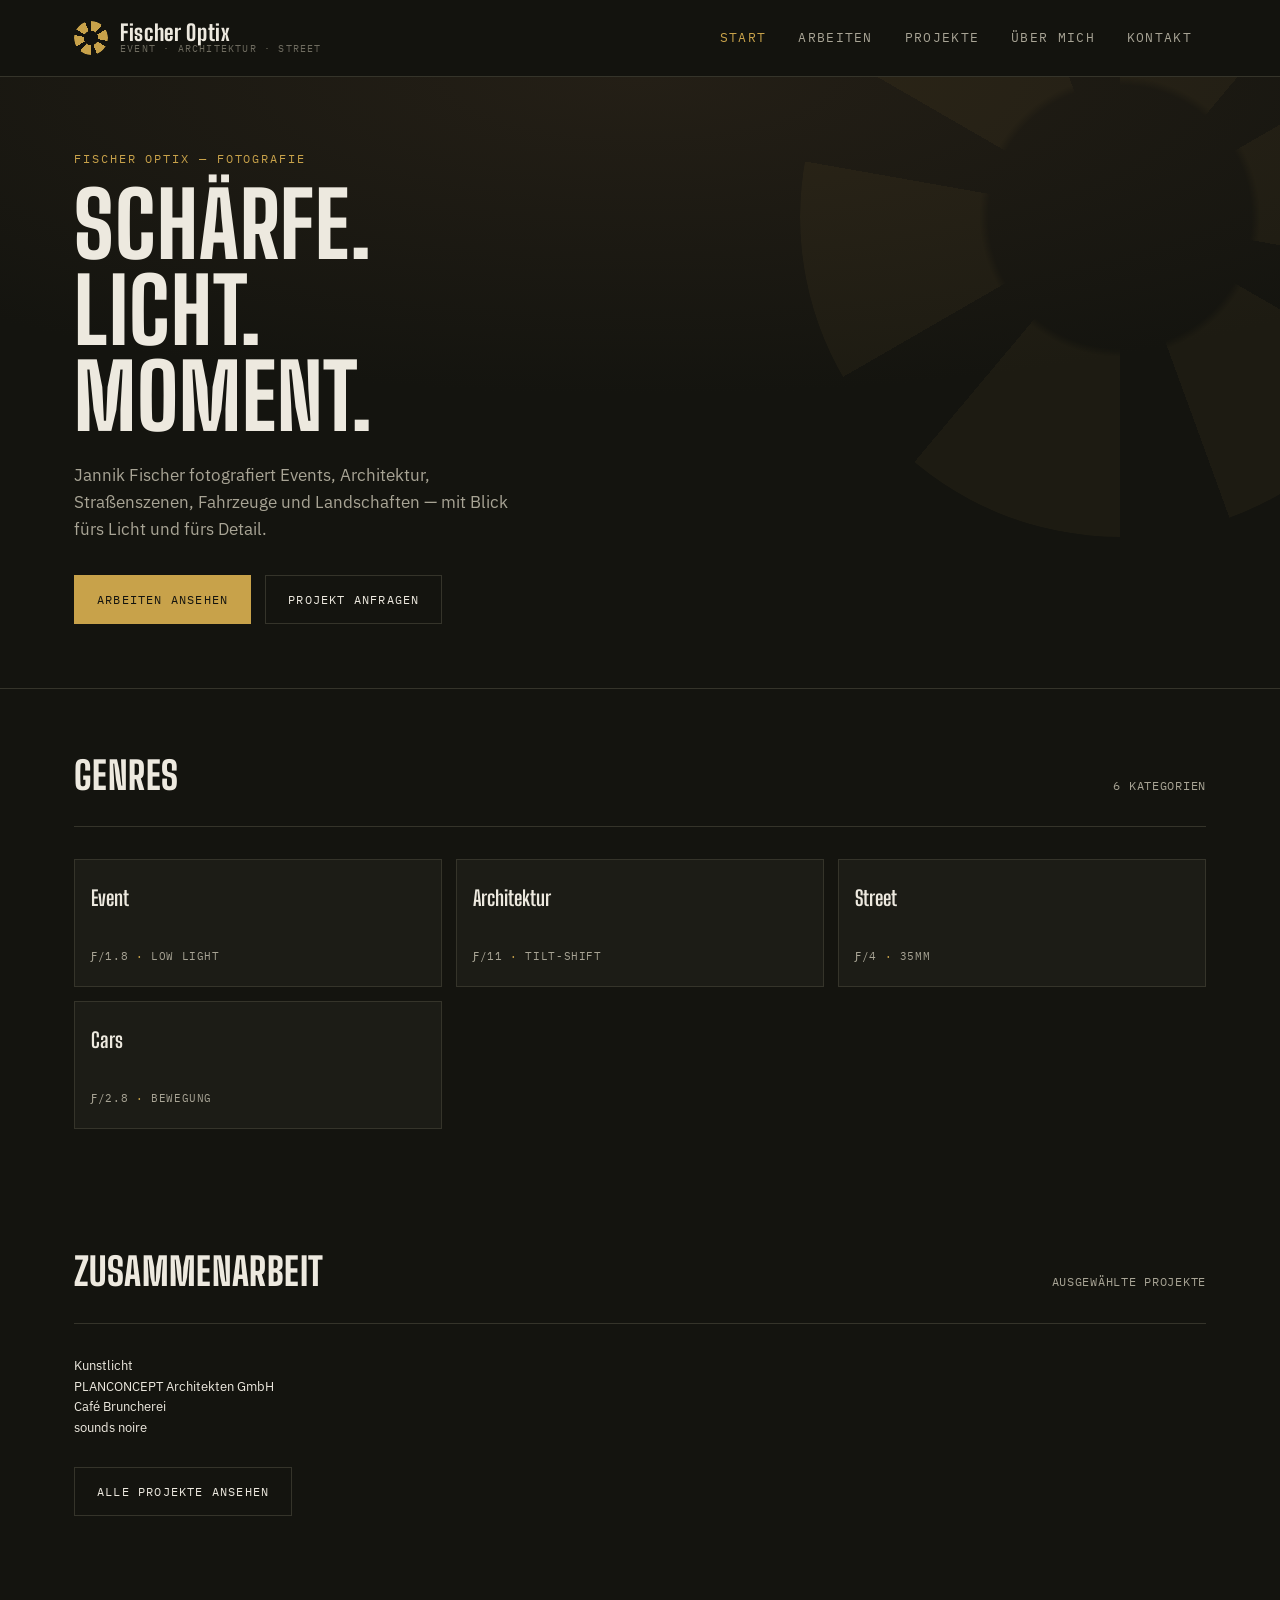
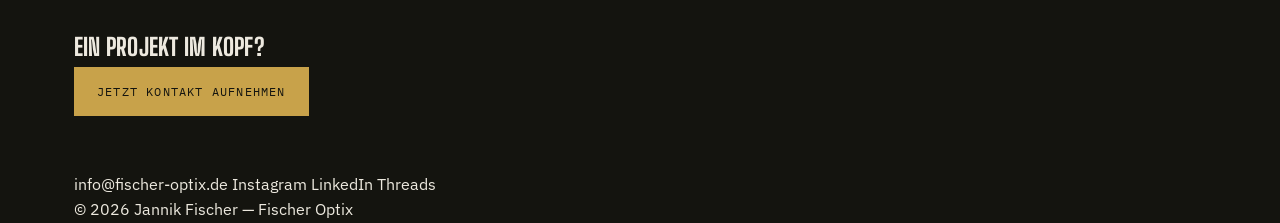
==== index.html @ 8c10cc30 "Add files via upload" ====
<!doctype html>
<html lang="de">
<head>
  <meta charset="utf-8">
  <meta name="viewport" content="width=device-width, initial-scale=1">
  <title>Fischer Optix — Fotografie von Jannik Fischer</title>
  <meta name="description" content="Fischer Optix — Fotografie von Jannik Fischer: Event, Architektur, Street und Cars.">
  <link rel="preconnect" href="https://fonts.googleapis.com">
  <link rel="preconnect" href="https://fonts.gstatic.com" crossorigin>
  <link href="https://fonts.googleapis.com/css2?family=Big+Shoulders+Display:wght@600;700;800;900&family=IBM+Plex+Mono:wght@400;500&family=IBM+Plex+Sans:wght@400;500;600&display=swap" rel="stylesheet">
  <link rel="stylesheet" href="css/style.css">
</head>
<body>

  <header class="site-header">
    <div class="container">
      <a href="index.html" class="brand">
        <span class="aperture" aria-hidden="true"></span>
        <span class="brand-text">
          <span class="brand-name">Fischer Optix</span>
          <span class="brand-tag">Event · Architektur · Street</span>
        </span>
      </a>
      <button class="nav-toggle" aria-expanded="false" aria-controls="site-nav">
        <span class="bars" aria-hidden="true"></span> Menü
      </button>
      <nav class="site-nav" id="site-nav">
        <ul>
          <li><a href="index.html" aria-current="page">Start</a></li>
          <li><a href="arbeiten.html">Arbeiten</a></li>
          <li><a href="projekte.html">Projekte</a></li>
          <li><a href="ueber-mich.html">Über mich</a></li>
          <li><a href="kontakt.html">Kontakt</a></li>
        </ul>
      </nav>
    </div>
  </header>

  <main>
    <section class="hero">
      <span class="aperture aperture--ghost" aria-hidden="true"></span>
      <div class="container">
        <span class="eyebrow">Fischer Optix — Fotografie</span>
        <h1>Schärfe.<br>Licht.<br>Moment.</h1>
        <p class="lede">Jannik Fischer fotografiert Events, Architektur, Straßenszenen, Fahrzeuge und Landschaften — mit Blick fürs Licht und fürs Detail.</p>
        <div class="btn-row">
          <a href="arbeiten.html" class="btn">Arbeiten ansehen</a>
          <a href="kontakt.html" class="btn btn--ghost">Projekt anfragen</a>
        </div>
      </div>
    </section>

    <section>
      <div class="container">
        <div class="section-head">
          <h2>Genres</h2>
          <span class="spec-tag">6 Kategorien</span>
        </div>
        <div class="genre-grid">
          <a class="genre-card reveal" href="arbeiten.html#event">
            <span class="name">Event</span>
            <span class="spec-tag">ƒ/1.8 <em>·</em> Low Light</span>
          </a>
          <a class="genre-card reveal" href="arbeiten.html#architektur">
            <span class="name">Architektur</span>
            <span class="spec-tag">ƒ/11 <em>·</em> Tilt-Shift</span>
          </a>
          <a class="genre-card reveal" href="arbeiten.html#street">
            <span class="name">Street</span>
            <span class="spec-tag">ƒ/4 <em>·</em> 35mm</span>
          </a>
          <a class="genre-card reveal" href="arbeiten.html#cars">
            <span class="name">Cars</span>
            <span class="spec-tag">ƒ/2.8 <em>·</em> Bewegung</span>
          </a>
        </div>
      </div>
    </section>

    <section>
      <div class="container">
        <div class="section-head">
          <h2>Zusammenarbeit</h2>
          <span class="spec-tag">Ausgewählte Projekte</span>
        </div>
        <ul class="footer-links reveal" style="gap: 28px; font-size: 13px;">
          <li>Kunstlicht</li>
          <li>PLANCONCEPT Architekten GmbH</li>
          <li>Café Bruncherei</li>
          <li>sounds noire</li>
        </ul>
        <div class="btn-row" style="margin-top: 28px;">
          <a href="projekte.html" class="btn btn--ghost">Alle Projekte ansehen</a>
        </div>
      </div>
    </section>

    <section class="cta-band">
      <div class="container">
        <h2>Ein Projekt im Kopf?</h2>
        <div class="btn-row">
          <a href="kontakt.html" class="btn">Jetzt Kontakt aufnehmen</a>
        </div>
      </div>
    </section>
  </main>

  <footer class="site-footer">
    <div class="container">
      <div class="footer-row">
        <div class="footer-links">
          <a href="mailto:info@fischer-optix.de">info@fischer-optix.de</a>
          <a href="https://www.instagram.com/fischer.optix?igsh=MXhxdDRrNzY1bGJiaA%3D%3D&utm_source=qr" target="_blank" rel="noopener">Instagram</a>
          <a href="https://www.linkedin.com/in/jannik-fischer-54ba6223a" target="_blank" rel="noopener">LinkedIn</a>
          <a href="https://www.threads.com/@fischer.optix?igshid=NTc4MTIwNjQ2YQ==" target="_blank" rel="noopener">Threads</a>
        </div>
        <div class="footer-fine">© 2026 Jannik Fischer — Fischer Optix</div>
      </div>
    </div>
  </footer>

  <script src="js/main.js"></script>
</body>
</html>
---- css/style.css ----
/* ============================================
   FISCHER OPTIX — Stylesheet
   Design tokens
   ============================================ */
:root {
  --color-bg: #14140f;
  --color-bg-alt: #1c1c16;
  --color-bg-raised: #232219;
  --color-fg: #ede9df;
  --color-fg-dim: #a8a495;
  --color-fg-faint: #6f6c60;
  --color-accent: #c8a24a;
  --color-accent-dim: #8a723a;
  --color-line: #35342a;

  --font-display: "Big Shoulders Display", "Arial Narrow", sans-serif;
  --font-body: "IBM Plex Sans", -apple-system, BlinkMacSystemFont, sans-serif;
  --font-mono: "IBM Plex Mono", "SFMono-Regular", Consolas, monospace;

  --container: 1180px;
  --gutter: 24px;
}

/* ============================================
   Reset
   ============================================ */
*, *::before, *::after { box-sizing: border-box; }
html { scroll-behavior: smooth; }
@media (prefers-reduced-motion: reduce) {
  html { scroll-behavior: auto; }
  *, *::before, *::after { animation-duration: 0.01ms !important; transition-duration: 0.01ms !important; }
}
body {
  margin: 0;
  background: var(--color-bg);
  color: var(--color-fg);
  font-family: var(--font-body);
  font-size: 16px;
  line-height: 1.6;
  -webkit-font-smoothing: antialiased;
}
img { max-width: 100%; display: block; }
a { color: inherit; text-decoration: none; }
ul { list-style: none; margin: 0; padding: 0; }
h1, h2, h3, h4 { margin: 0; font-family: var(--font-display); font-weight: 800; text-transform: uppercase; letter-spacing: 0.01em; }
p { margin: 0; }
button { font-family: inherit; }

.container {
  max-width: var(--container);
  margin: 0 auto;
  padding: 0 var(--gutter);
}

a:focus-visible, button:focus-visible {
  outline: 2px solid var(--color-accent);
  outline-offset: 3px;
}

/* ============================================
   Aperture signature mark
   ============================================ */
.aperture {
  --size: 34px;
  width: var(--size);
  height: var(--size);
  flex: none;
  border-radius: 50%;
  background: conic-gradient(
    from 0deg,
    var(--color-accent) 0deg 40deg, transparent 40deg 60deg,
    var(--color-accent) 60deg 100deg, transparent 100deg 120deg,
    var(--color-accent) 120deg 160deg, transparent 160deg 180deg,
    var(--color-accent) 180deg 220deg, transparent 220deg 240deg,
    var(--color-accent) 240deg 280deg, transparent 280deg 300deg,
    var(--color-accent) 300deg 340deg, transparent 340deg 360deg
  );
  -webkit-mask-image: radial-gradient(circle, transparent 29%, black 31%);
  mask-image: radial-gradient(circle, transparent 29%, black 31%);
  transition: transform 0.5s cubic-bezier(.2,.8,.2,1);
}
a.brand:hover .aperture,
.aperture--spin {
  transform: rotate(52deg) scale(0.88);
}
.aperture--ghost {
  position: absolute;
  --size: 640px;
  opacity: 0.05;
  top: -180px;
  right: -160px;
  pointer-events: none;
}

/* ============================================
   Header / Nav
   ============================================ */
.site-header {
  position: sticky;
  top: 0;
  z-index: 40;
  background: rgba(20, 20, 15, 0.88);
  backdrop-filter: blur(6px);
  border-bottom: 1px solid var(--color-line);
}
.site-header .container {
  display: flex;
  align-items: center;
  justify-content: space-between;
  min-height: 76px;
}
.brand {
  display: flex;
  align-items: center;
  gap: 12px;
}
.brand-text {
  display: flex;
  flex-direction: column;
  line-height: 1.05;
}
.brand-name {
  font-family: var(--font-display);
  font-weight: 800;
  font-size: 22px;
  letter-spacing: 0.03em;
}
.brand-tag {
  font-family: var(--font-mono);
  font-size: 10px;
  letter-spacing: 0.12em;
  color: var(--color-fg-faint);
  text-transform: uppercase;
}
.nav-toggle {
  display: inline-flex;
  align-items: center;
  gap: 8px;
  background: none;
  border: 1px solid var(--color-line);
  color: var(--color-fg);
  padding: 8px 12px;
  font-family: var(--font-mono);
  font-size: 11px;
  letter-spacing: 0.1em;
  text-transform: uppercase;
  cursor: pointer;
}
.nav-toggle .bars { width: 16px; height: 10px; position: relative; }
.nav-toggle .bars::before, .nav-toggle .bars::after {
  content: "";
  position: absolute; left: 0; right: 0; height: 1.5px; background: var(--color-fg);
}
.nav-toggle .bars::before { top: 0; }
.nav-toggle .bars::after { bottom: 0; }

.site-nav {
  display: none;
}
.site-nav.is-open { display: block; }
.site-nav ul {
  display: flex;
  flex-direction: column;
  border-top: 1px solid var(--color-line);
}
.site-nav a {
  display: block;
  padding: 16px var(--gutter);
  font-family: var(--font-mono);
  font-size: 13px;
  letter-spacing: 0.1em;
  text-transform: uppercase;
  border-bottom: 1px solid var(--color-line);
  color: var(--color-fg-dim);
}
.site-nav a[aria-current="page"], .site-nav a:hover { color: var(--color-accent); }

@media (min-width: 860px) {
  .nav-toggle { display: none; }
  .site-nav { display: block; }
  .site-nav ul { flex-direction: row; border-top: none; gap: 4px; }
  .site-nav a { border-bottom: none; padding: 10px 14px; }
}

/* ============================================
   Buttons
   ============================================ */
.btn {
  display: inline-flex;
  align-items: center;
  gap: 10px;
  padding: 14px 22px;
  font-family: var(--font-mono);
  font-size: 12px;
  letter-spacing: 0.1em;
  text-transform: uppercase;
  border: 1px solid var(--color-accent);
  color: var(--color-bg);
  background: var(--color-accent);
  transition: transform 0.2s ease, background 0.2s ease, color 0.2s ease;
}
.btn:hover { background: transparent; color: var(--color-accent); }
.btn--ghost {
  background: transparent;
  color: var(--color-fg);
  border-color: var(--color-line);
}
.btn--ghost:hover { border-color: var(--color-accent); color: var(--color-accent); }
.btn-row { display: flex; flex-wrap: wrap; gap: 14px; }

/* ============================================
   Eyebrow / spec-tag (mono metadata labels)
   ============================================ */
.eyebrow {
  font-family: var(--font-mono);
  font-size: 12px;
  letter-spacing: 0.16em;
  text-transform: uppercase;
  color: var(--color-accent);
  display: block;
  margin-bottom: 14px;
}
.spec-tag {
  font-family: var(--font-mono);
  font-size: 12px;
  letter-spacing: 0.06em;
  color: var(--color-fg-dim);
  text-transform: uppercase;
}
.spec-tag em {
  font-style: normal;
  color: var(--color-accent);
}

/* ============================================
   Hero
   ============================================ */
.hero {
  position: relative;
  overflow: hidden;
  background: radial-gradient(ellipse 120% 80% at 50% 0%, #241f16 0%, var(--color-bg) 65%);
  padding: 72px 0 64px;
  border-bottom: 1px solid var(--color-line);
}
.hero h1 {
  font-size: clamp(2.6rem, 9vw, 5.6rem);
  line-height: 0.96;
  margin: 0 0 22px;
  max-width: 14ch;
}
.hero p.lede {
  font-size: 1.05rem;
  color: var(--color-fg-dim);
  max-width: 46ch;
  margin-bottom: 32px;
}
.page-hero {
  position: relative;
  overflow: hidden;
  padding: 56px 0 40px;
  border-bottom: 1px solid var(--color-line);
  background: radial-gradient(ellipse 120% 80% at 50% 0%, #201b13 0%, var(--color-bg) 65%);
}
.page-hero h1 { font-size: clamp(2.2rem, 7vw, 3.6rem); max-width: 18ch; }
.page-hero p.lede { color: var(--color-fg-dim); max-width: 56ch; margin-top: 16px; }

/* ============================================
   Sections / rhythm
   ============================================ */
section { padding: 56px 0; }
.section-head {
  display: flex;
  flex-wrap: wrap;
  align-items: baseline;
  justify-content: space-between;
  gap: 12px;
  margin-bottom: 32px;
  border-bottom: 1px solid var(--color-line);
  padding-bottom: 20px;
}
.section-head h2 { font-size: clamp(1.6rem, 4vw, 2.4rem); }

/* ============================================
   Genre grid (home + arbeiten index)
   ============================================ */
.genre-grid {
  display: grid;
  grid-template-columns: repeat(2, 1fr);
  gap: 14px;
}
@media (min-width: 640px) { .genre-grid { grid-template-columns: repeat(3, 1fr); } }

.genre-card {
  position: relative;
  border: 1px solid var(--color-line);
  background: var(--color-bg-alt);
  padding: 22px 16px;
  min-height: 128px;
  display: flex;
  flex-direction: column;
  justify-content: space-between;
  transition: border-color 0.25s ease, transform 0.25s ease;
}
.genre-card:hover { border-color: var(--color-accent); transform: translateY(-3px); }
.genre-card .name { font-family: var(--font-display); font-weight: 700; font-size: 1.3rem; }
.genre-card .spec-tag { font-size: 10.5px; }

/* ============================================
   Placeholder frame (contact-sheet register marks)
   ============================================ */
.frame {
  position: relative;
  aspect-ratio: 4 / 5;
  background-color: var(--color-bg-alt);
  display: flex;
  align-items: center;
  justify-content: center;
  text-align: center;
  padding: 14px;
  background-image:
    linear-gradient(var(--color-line) 2px, transparent 2px),
    linear-gradient(90deg, var(--color-line) 2px, transparent 2px),
    linear-gradient(var(--color-line) 2px, transparent 2px),
    linear-gradient(90deg, var(--color-line) 2px, transparent 2px),
    linear-gradient(var(--color-line) 2px, transparent 2px),
    linear-gradient(90deg, var(--color-line) 2px, transparent 2px),
    linear-gradient(var(--color-line) 2px, transparent 2px),
    linear-gradient(90deg, var(--color-line) 2px, transparent 2px);
  background-repeat: no-repeat;
  background-size:
    16px 2px, 2px 16px, 16px 2px, 2px 16px,
    16px 2px, 2px 16px, 16px 2px, 2px 16px;
  background-position:
    top 14px left 14px, top 14px left 14px,
    top 14px right 14px, top 14px right 14px,
    bottom 14px left 14px, bottom 14px left 14px,
    bottom 14px right 14px, bottom 14px right 14px;
}
.frame--wide { aspect-ratio: 16 / 10; }
.frame--square { aspect-ratio: 1 / 1; }
.frame--portrait { aspect-ratio: 2 / 3; }
.frame .frame-label {
  font-family: var(--font-mono);
  font-size: 10.5px;
  letter-spacing: 0.08em;
  text-transform: uppercase;
  color: var(--color-fg-faint);
}
.frame img {
  position: absolute;
  inset: 0;
  width: 100%;
  height: 100%;
  object-fit: cover;
}
.frame-caption {
  position: absolute;
  z-index: 2;
  bottom: 14px;
  left: 14px;
  right: 14px;
  font-family: var(--font-mono);
  font-size: 10.5px;
  letter-spacing: 0.06em;
  text-transform: uppercase;
  color: var(--color-fg);
  background: rgba(20, 20, 15, 0.72);
  padding: 5px 8px;
  display: inline-block;
  width: fit-content;
}
a.frame-caption:hover { color: var(--color-accent); }
.frame-grid {

/* ============================================
   Work sections (Arbeiten)
   ============================================ */
.work-nav {
  position: sticky;
  top: 76px;
  z-index: 30;
  background: var(--color-bg);
  border-bottom: 1px solid var(--color-line);
  overflow-x: auto;
  white-space: nowrap;
}
.work-nav .container { display: flex; gap: 6px; padding-top: 12px; padding-bottom: 12px; }
.work-nav button {
  background: transparent;
  border: 1px solid var(--color-line);
  color: var(--color-fg-dim);
  font-family: var(--font-mono);
  font-size: 11px;
  letter-spacing: 0.08em;
  text-transform: uppercase;
  padding: 8px 14px;
  cursor: pointer;
  flex: none;
}
.work-nav button:hover { color: var(--color-fg); }
.work-nav button.is-active { color: var(--color-bg); background: var(--color-accent); border-color: var(--color-accent); }

.work-section { padding: 48px 0; border-bottom: 1px solid var(--color-line); }
.work-section:last-child { border-bottom: none; }
.work-section .section-head h2 { font-size: clamp(1.8rem, 5vw, 3rem); }

/* ============================================
   Collaboration / project blocks (Projekte page)
   ============================================ */
.project-block {
  display: grid;
  gap: 28px;
  padding: 48px 0;
  border-bottom: 1px solid var(--color-line);
}
.project-block:last-child { border-bottom: none; }
@media (min-width: 860px) {
  .project-block { grid-template-columns: 1fr 1fr; align-items: center; gap: 48px; }
  .project-block--reverse .project-media { order: 2; }
}
.project-copy h3 { font-size: clamp(1.5rem, 4vw, 2.2rem); margin-bottom: 14px; }
.project-copy p { color: var(--color-fg-dim); margin-bottom: 18px; }
.project-copy .btn-row { margin-top: 6px; }
.video-frame {
  position: relative;
  width: 100%;
  aspect-ratio: 16 / 9;
  border: 1px solid var(--color-line);
  background: var(--color-bg-alt);
}
.video-frame iframe { width: 100%; height: 100%; border: 0; }

/* ============================================
   Project photo galleries (Projekte page)
   ============================================ */
.project-full {
  padding: 48px 0;
  border-bottom: 1px solid var(--color-line);
}
.project-full:last-child { border-bottom: none; }
.project-full-head { max-width: 68ch; margin-bottom: 24px; }
.project-full-head h3 { font-size: clamp(1.5rem, 4vw, 2.2rem); margin-bottom: 14px; }
.project-full-head p { color: var(--color-fg-dim); margin-bottom: 14px; }
.photo-grid {
  display: grid;
  grid-template-columns: repeat(2, 1fr);
  gap: 10px;
}
@media (min-width: 640px) { .photo-grid { grid-template-columns: repeat(3, 1fr); } }
.photo-grid img {
  width: 100%;
  height: 100%;
  aspect-ratio: 4 / 5;
  object-fit: cover;
  display: block;
  border: 1px solid var(--color-line);
}
.photo-grid img:nth-child(3n+1) { aspect-ratio: 1 / 1; }

.partner-logos {
  display: flex;
  flex-wrap: wrap;
  align-items: center;
  gap: 48px;
}
.partner-logos a {
  display: inline-flex;
  align-items: center;
  opacity: 0.72;
  transition: opacity 0.2s ease;
}
.partner-logos a:hover { opacity: 1; }
.partner-logos img {
  height: 34px;
  width: auto;
  display: block;
}

/* ============================================
   About page
   ============================================ */
.about-layout {
  display: grid;
  gap: 32px;
}
@media (min-width: 860px) {
  .about-layout { grid-template-columns: 0.8fr 1.2fr; align-items: start; gap: 56px; }
}
.about-copy p { margin-bottom: 18px; color: var(--color-fg-dim); }
.draft-flag {
  display: inline-block;
  font-family: var(--font-mono);
  font-size: 10.5px;
  letter-spacing: 0.1em;
  text-transform: uppercase;
  color: var(--color-bg);
  background: var(--color-accent);
  padding: 3px 8px;
  margin-bottom: 16px;
}
.skills-list {
  margin-top: 28px;
  border-top: 1px solid var(--color-line);
  padding-top: 20px;
}
.skills-list li {
  display: flex;
  justify-content: space-between;
  padding: 10px 0;
  border-bottom: 1px solid var(--color-line);
  font-family: var(--font-mono);
  font-size: 12.5px;
  letter-spacing: 0.04em;
  text-transform: uppercase;
  color: var(--color-fg-dim);
}
.skills-list li span:last-child { color: var(--color-accent); }

/* ============================================
   Contact page
   ============================================ */
.contact-grid {
  display: grid;
  gap: 40px;
}
@media (min-width: 860px) {
  .contact-grid { grid-template-columns: 1fr 1fr; }
}
.contact-card {
  border: 1px solid var(--color-line);
  padding: 28px;
  background: var(--color-bg-alt);
}
.contact-email {
  font-family: var(--font-display);
  font-weight: 700;
  font-size: clamp(1.4rem, 4vw, 2rem);
  word-break: break-word;
  color: var(--color-accent);
  display: inline-block;
  margin: 10px 0 20px;
}
.social-list { display: flex; flex-direction: column; gap: 10px; margin-top: 8px; }
.social-list a {
  font-family: var(--font-mono);
  font-size: 13px;
  letter-spacing: 0.06em;
  text-transform: uppercase;
  color: var(--color-fg-dim);
  border-bottom: 1px solid var(--color-line);
  padding-bottom: 10px;
}
.social-list a:hover { color: var(--color-accent); }

.contact-form { display: flex; flex-direction: column; gap: 16px; }
.field { display: flex; flex-direction: column; gap: 8px; }
.field label {
  font-family: var(--font-mono);
  font-size: 11px;
  letter-spacing: 0.08em;
  text-transform: uppercase;
  color: var(--color-fg-dim);
}
.field input, .field textarea {
  background: var(--color-bg);
  border: 1px solid var(--color-line);
  color: var(--color-fg);
  padding: 12px 14px;
  font-family: var(--font-body);
  font-size: 15px;
}
.field input:focus, .field textarea:focus { outline: none; border-color: var(--color-accent); }
.form-note { font-size: 12.5px; color: var(--color-fg-faint); }

/* ============================================
   CTA band
   ============================================ */
.cta-band {
  border-top: 1px solid var(--color-line);
  border-bottom: 1px solid var(--color-line);
  padding: 56px 0;
  text-align: left;
}
.cta-band h2 { font-size: clamp(1.8rem, 6vw, 3.2rem); max-width: 16ch; margin-bottom: 22px; }

/* ============================================
   Footer
   ============================================ */
.site-footer { padding: 40px 0; }
.site-footer .container {
  display: flex;
  flex-direction: column;
  gap: 20px;
  border-top: 1px solid var(--color-line);
  padding-top: 28px;
}
.footer-row { display: flex; flex-wrap: wrap; justify-content: space-between; gap: 16px; }
.footer-links { display: flex; flex-wrap: wrap; gap: 18px; }
.footer-links a {
  font-family: var(--font-mono);
  font-size: 12px;
  letter-spacing: 0.06em;
  text-transform: uppercase;
  color: var(--color-fg-dim);
}
.footer-links a:hover { color: var(--color-accent); }
.footer-fine { font-family: var(--font-mono); font-size: 11px; color: var(--color-fg-faint); }

/* ============================================
   Reveal-on-scroll
   ============================================ */
.reveal { opacity: 0; transform: translateY(16px); transition: opacity 0.6s ease, transform 0.6s ease; }
.reveal.is-visible { opacity: 1; transform: translateY(0); }
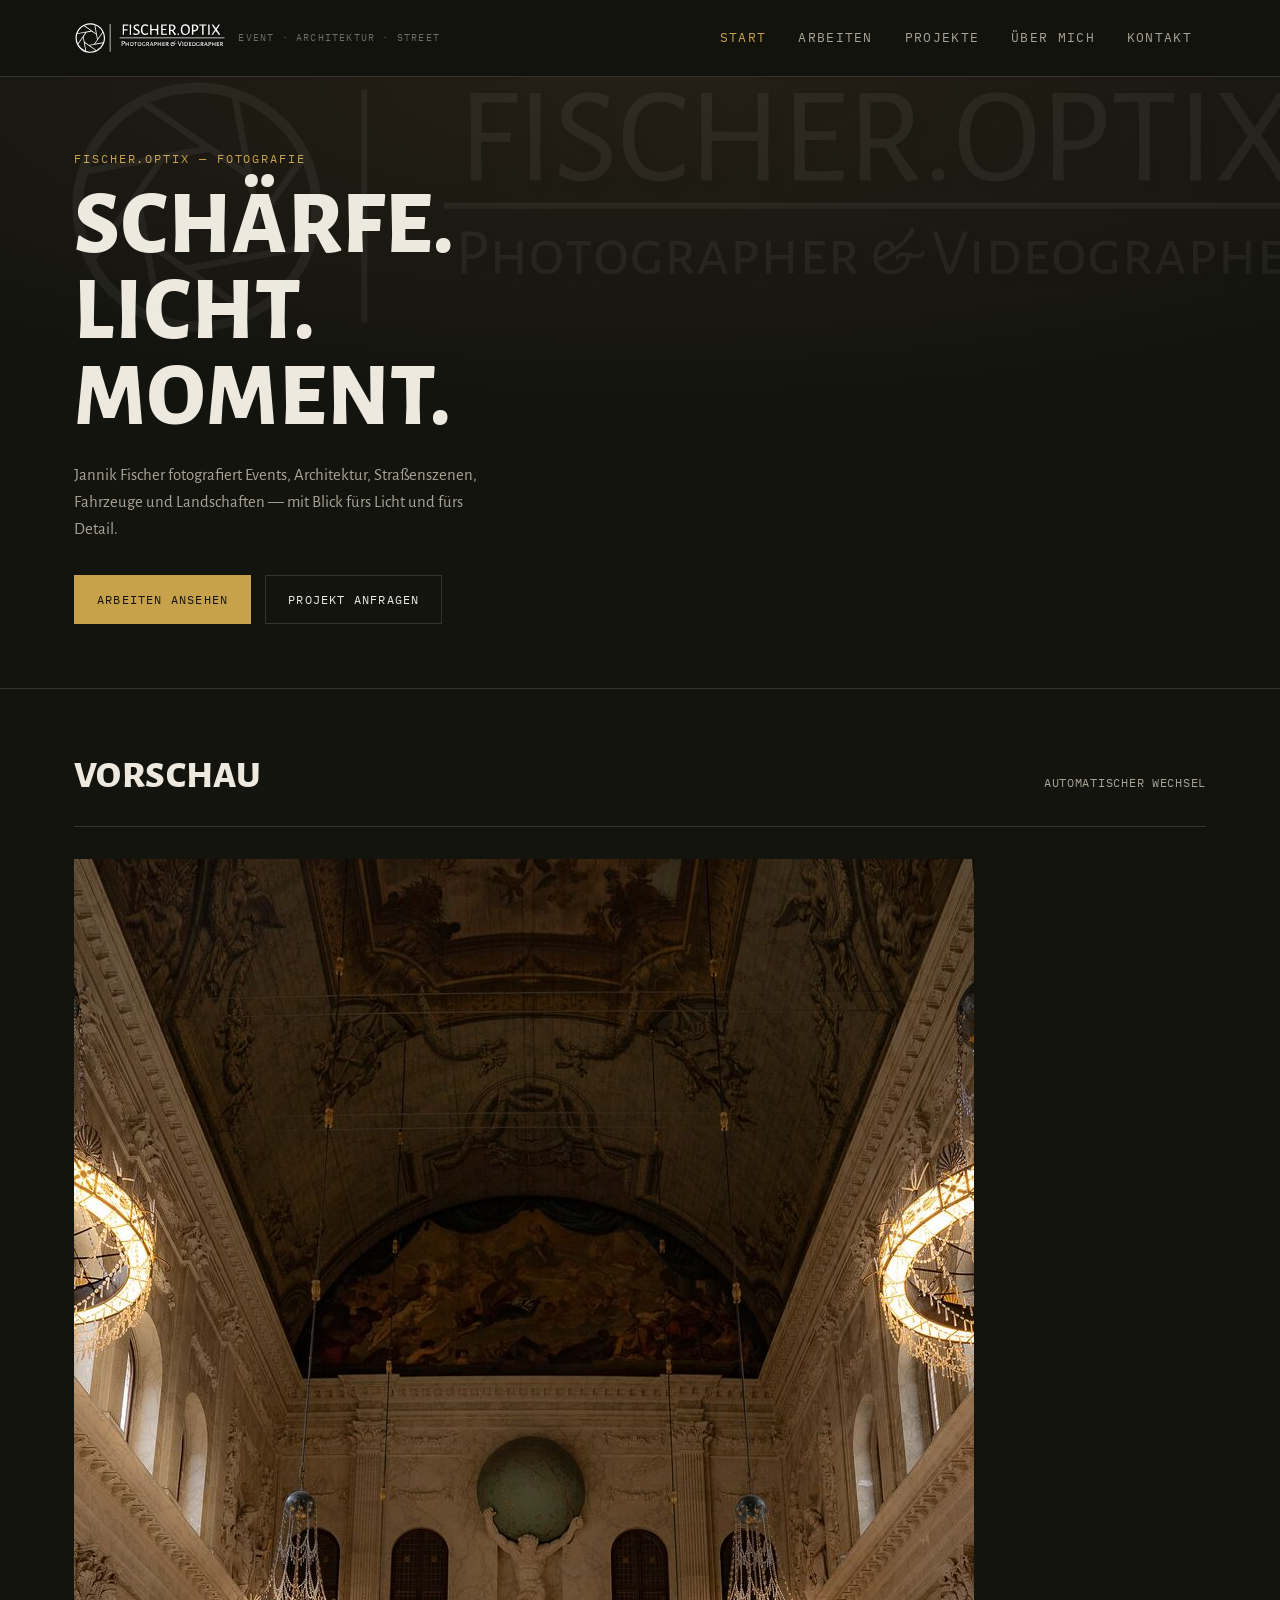
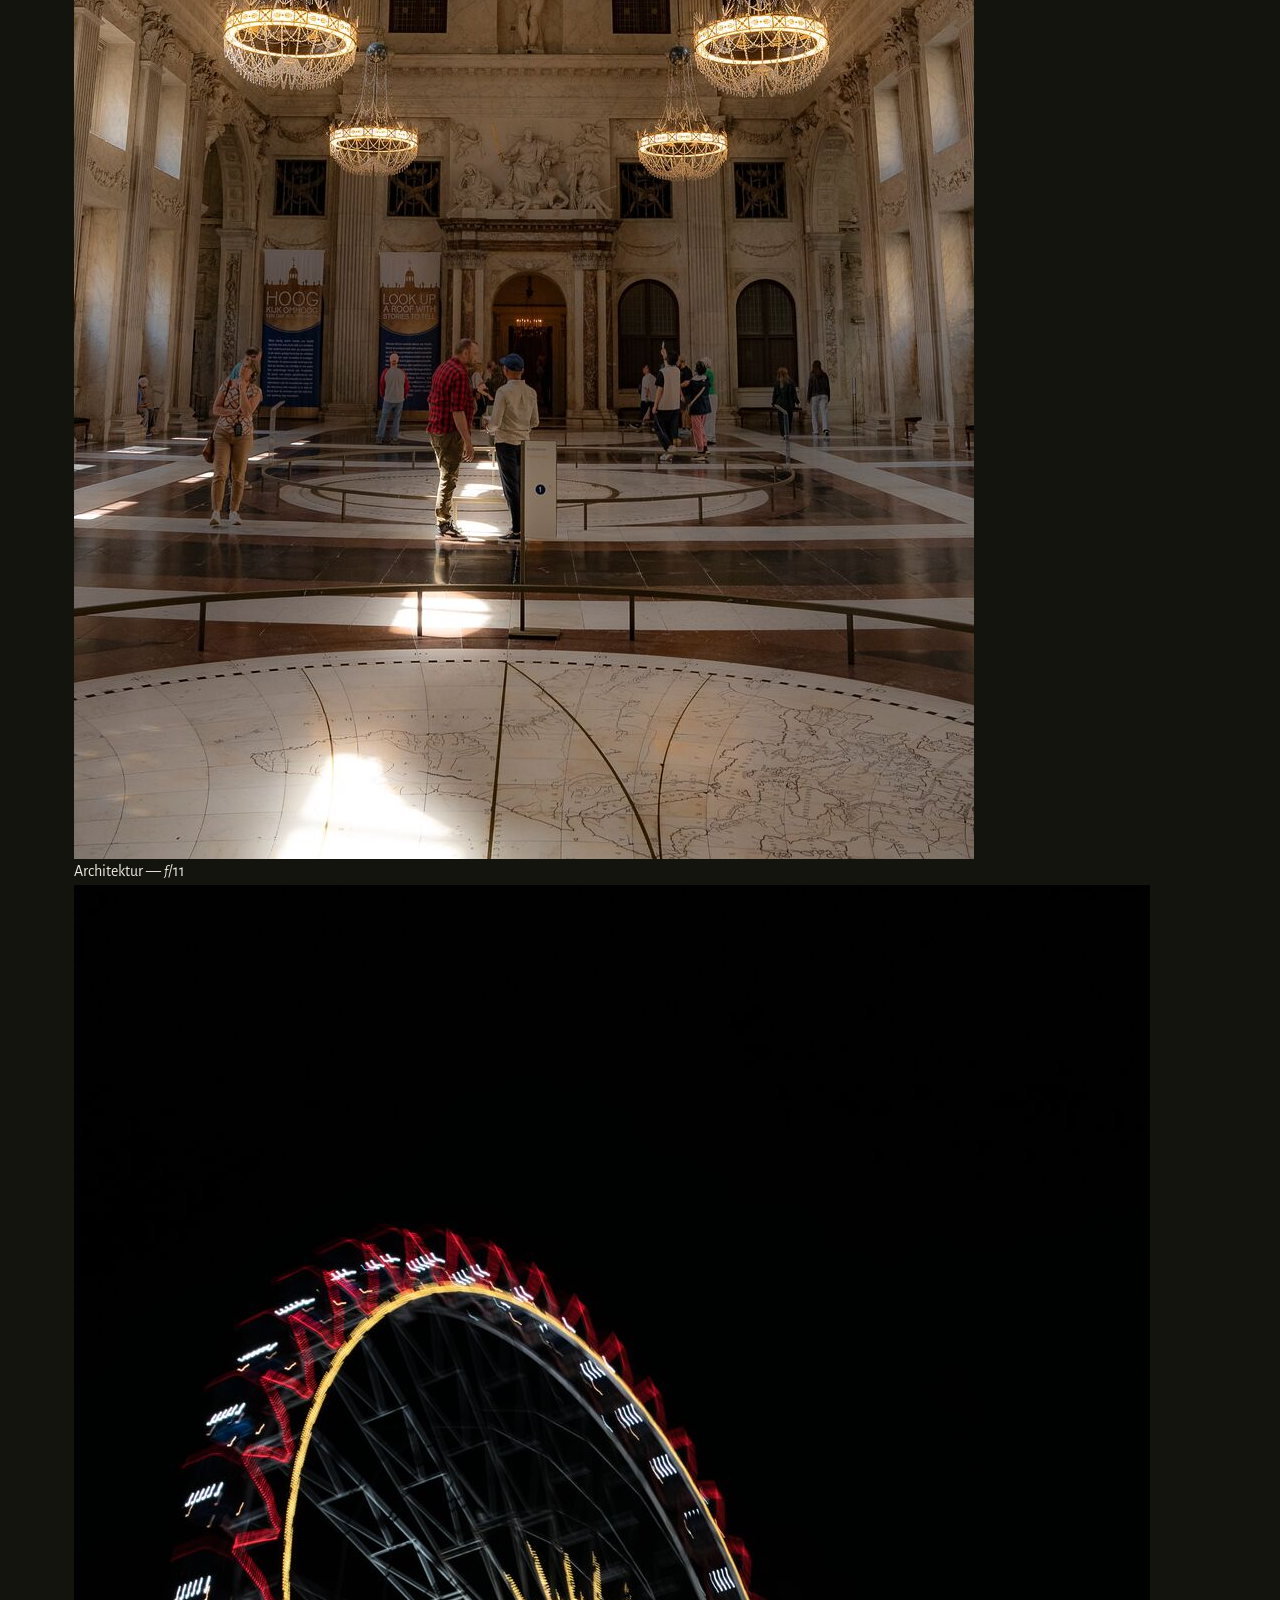
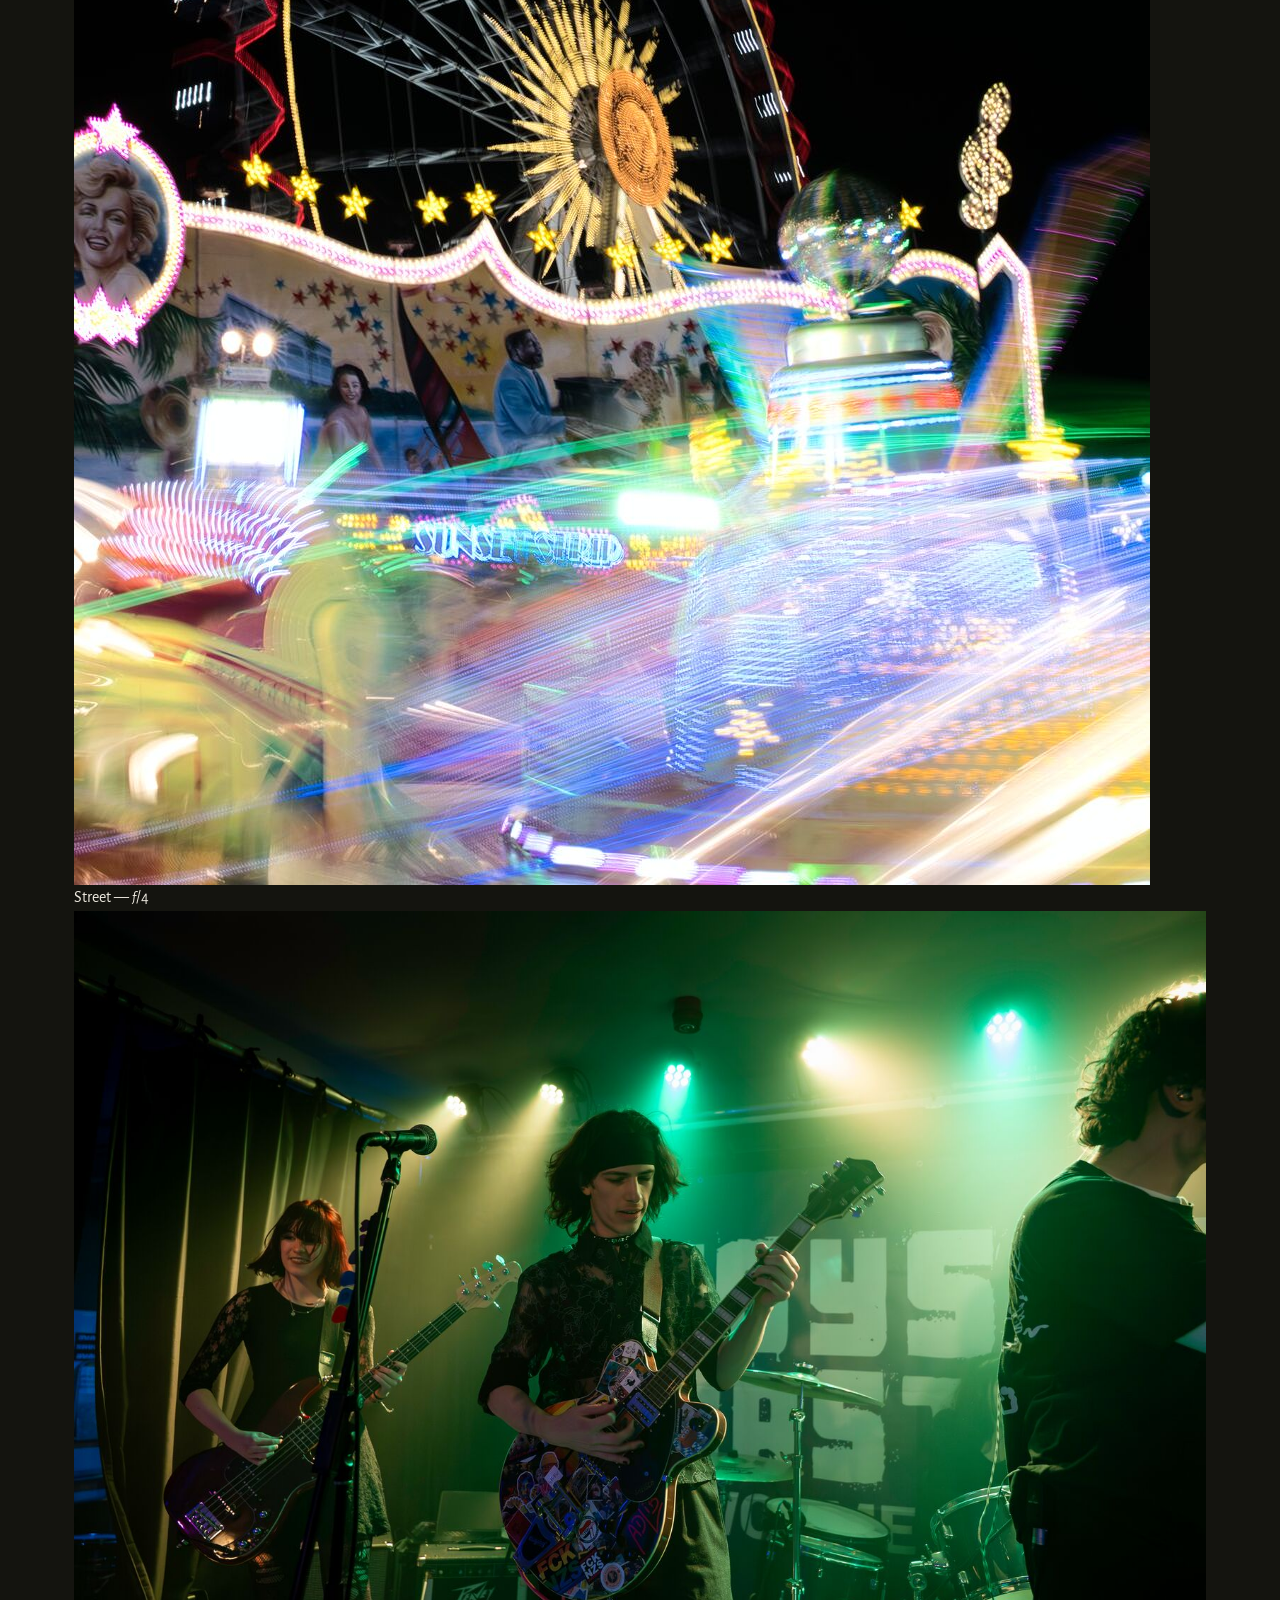
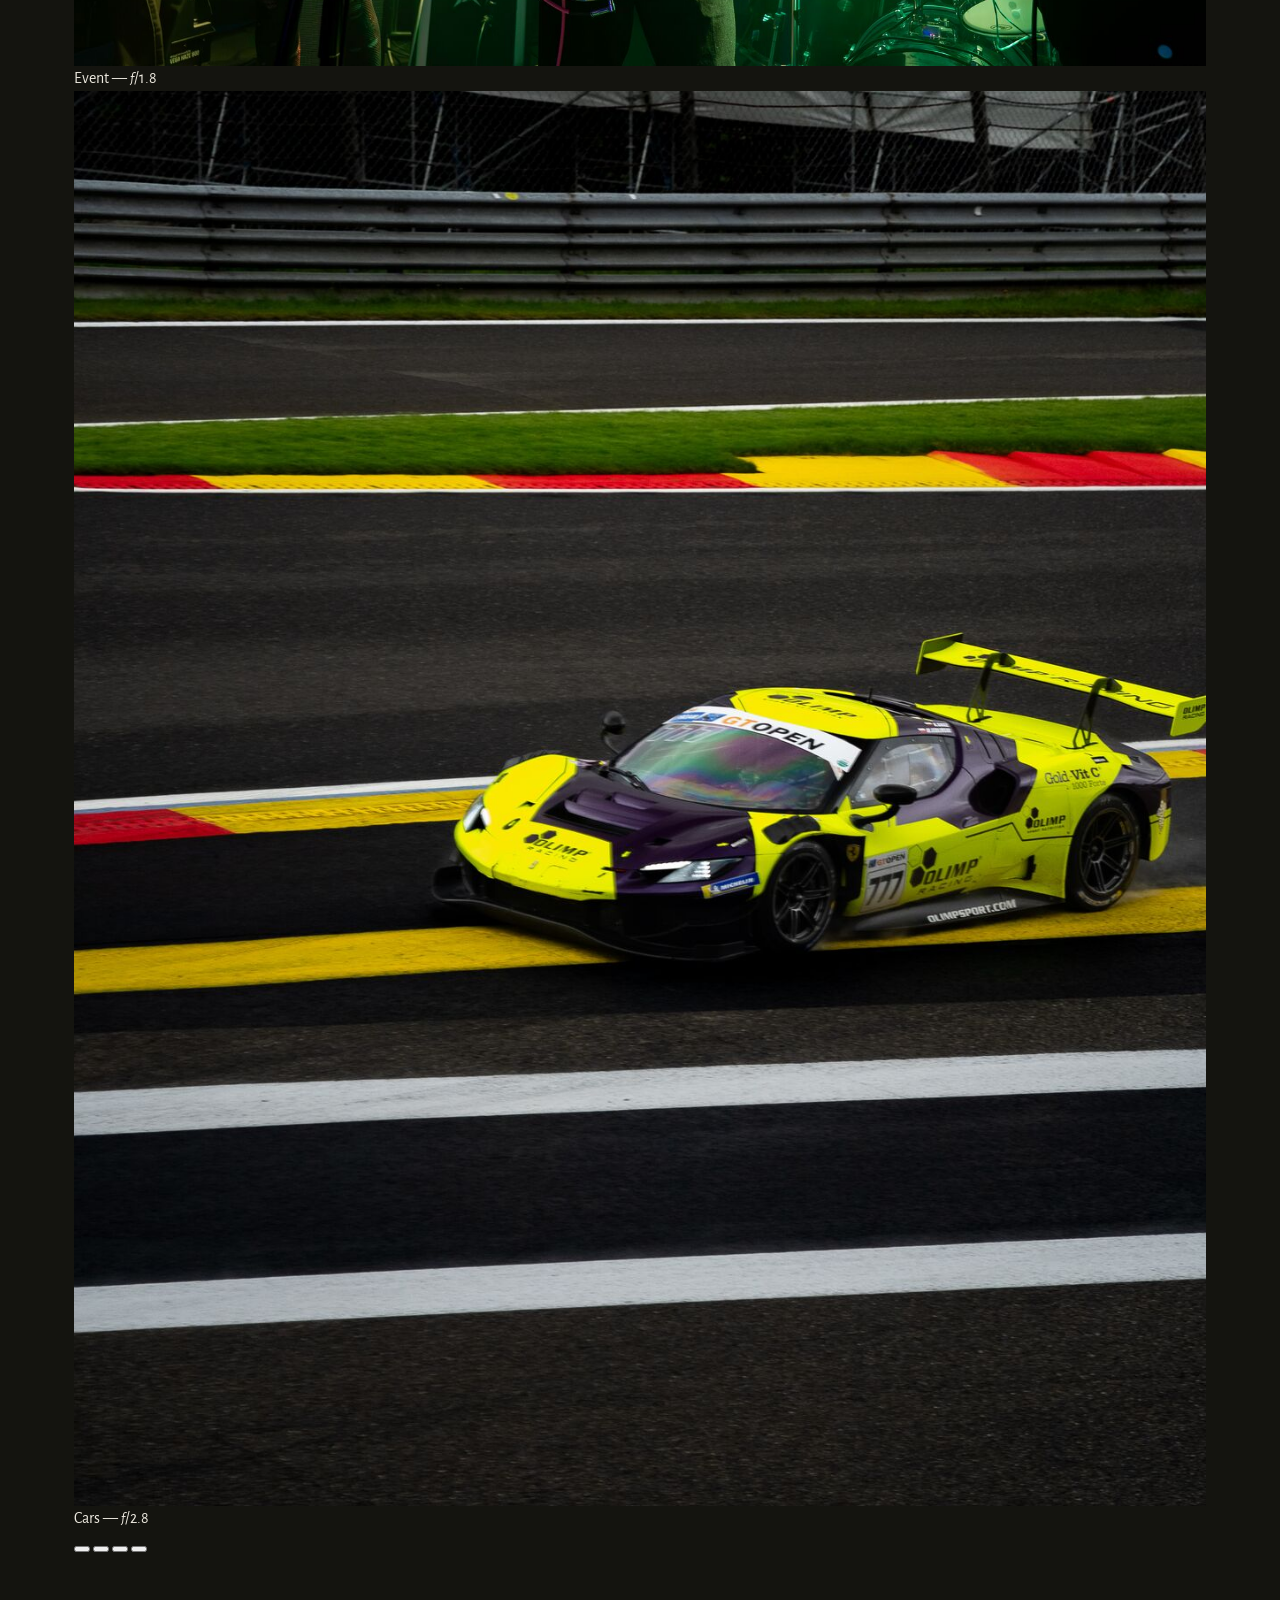
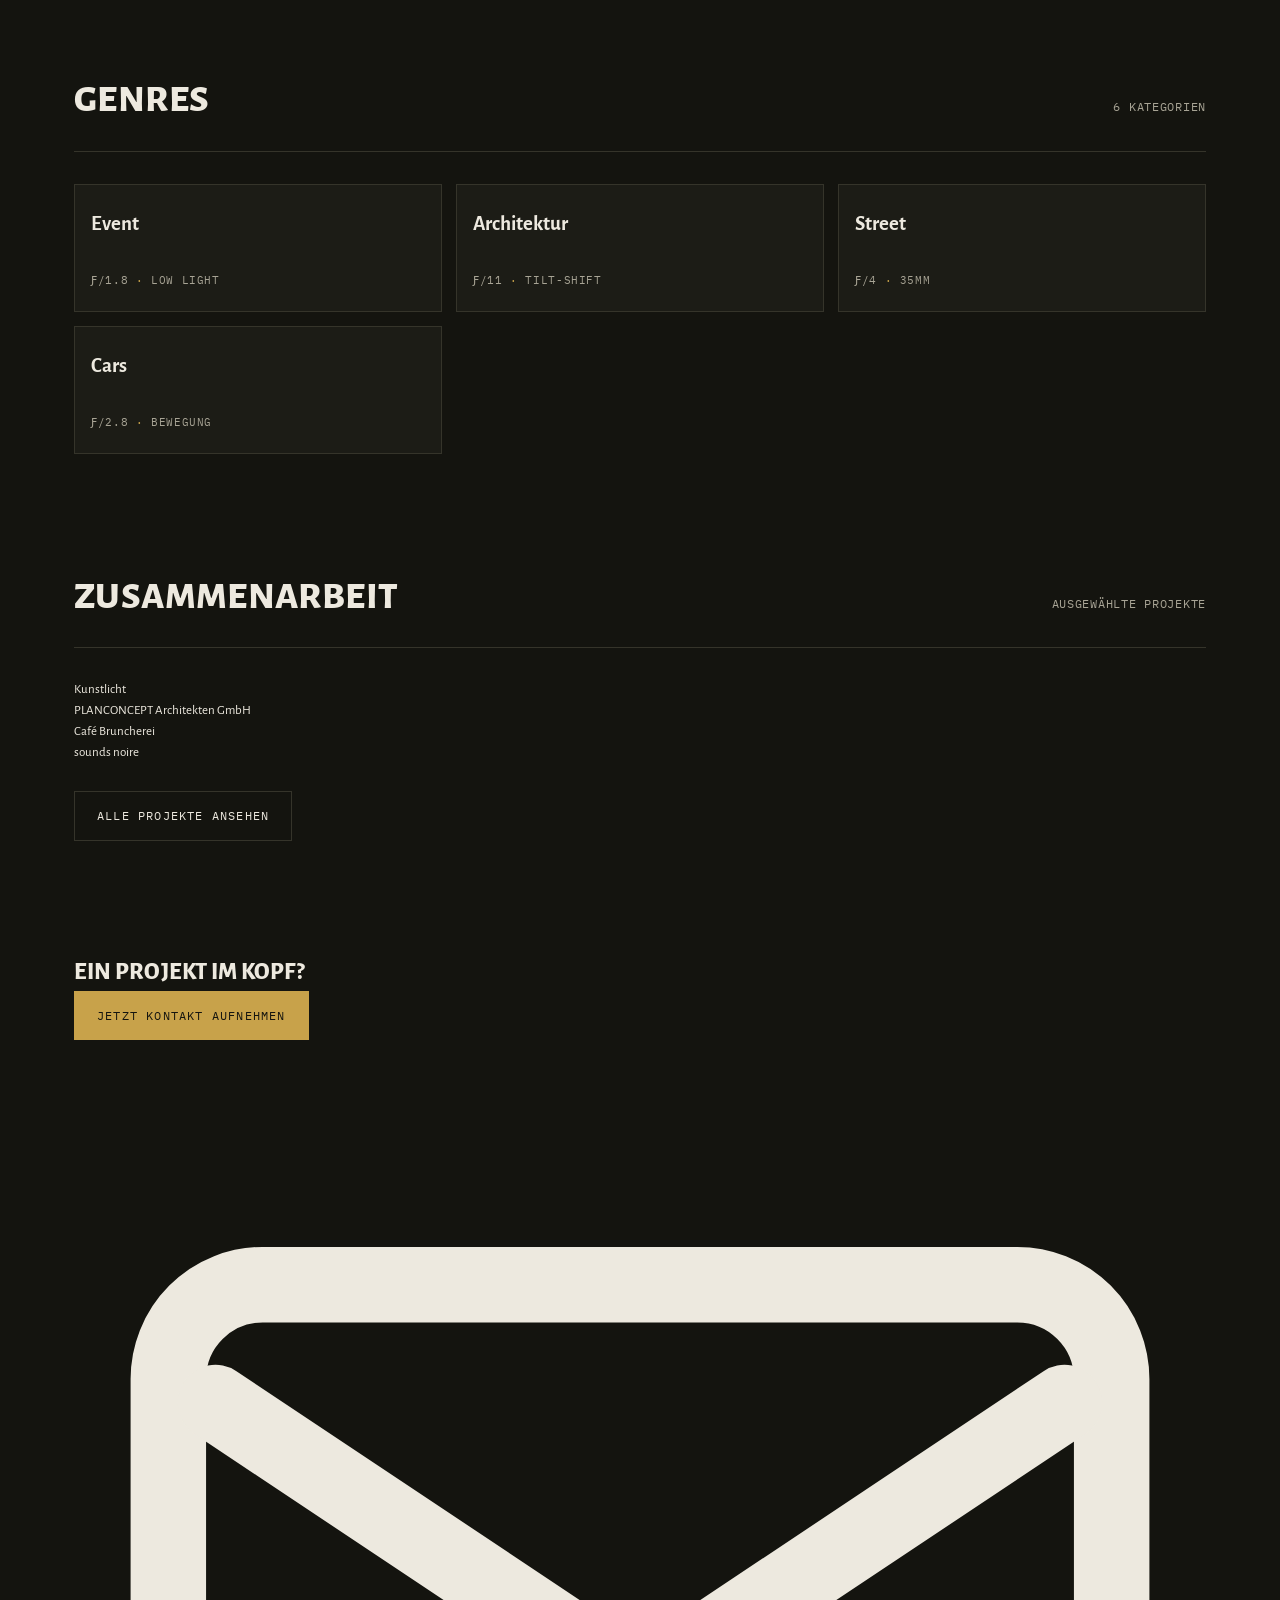
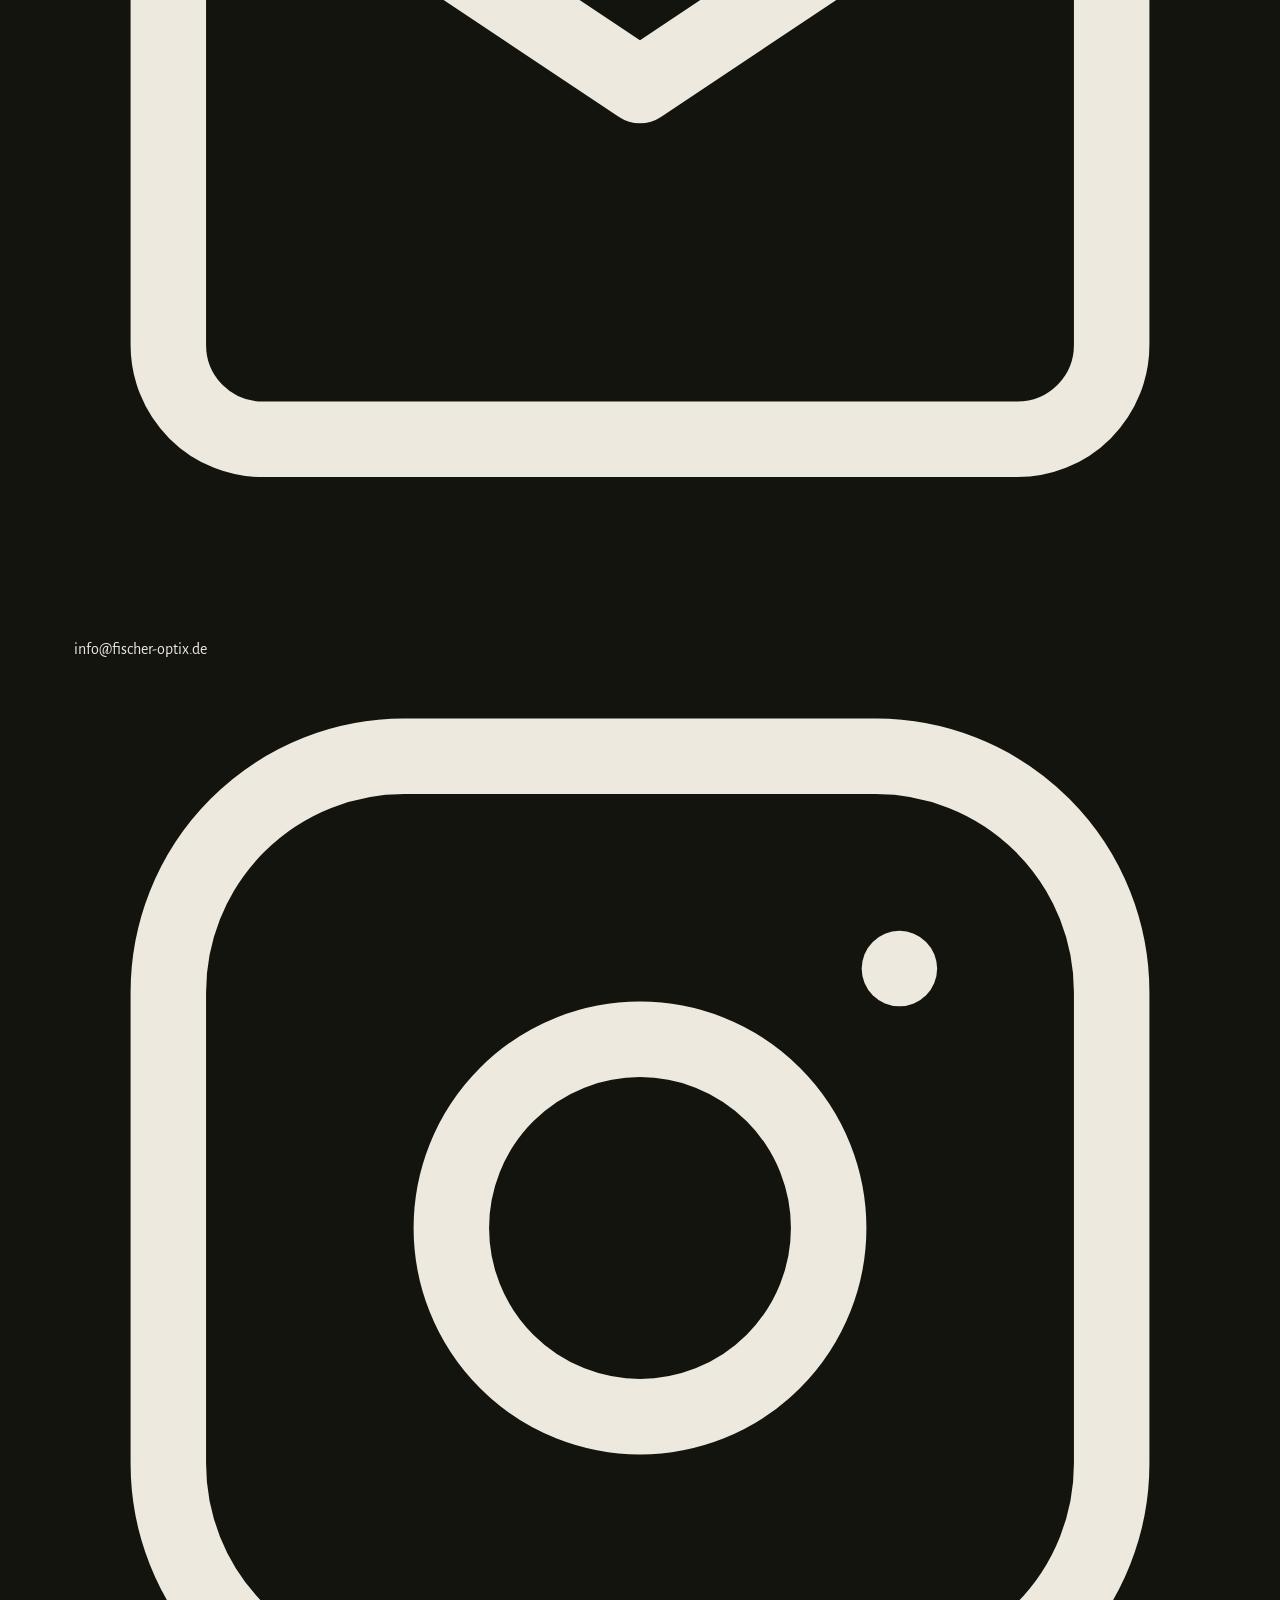
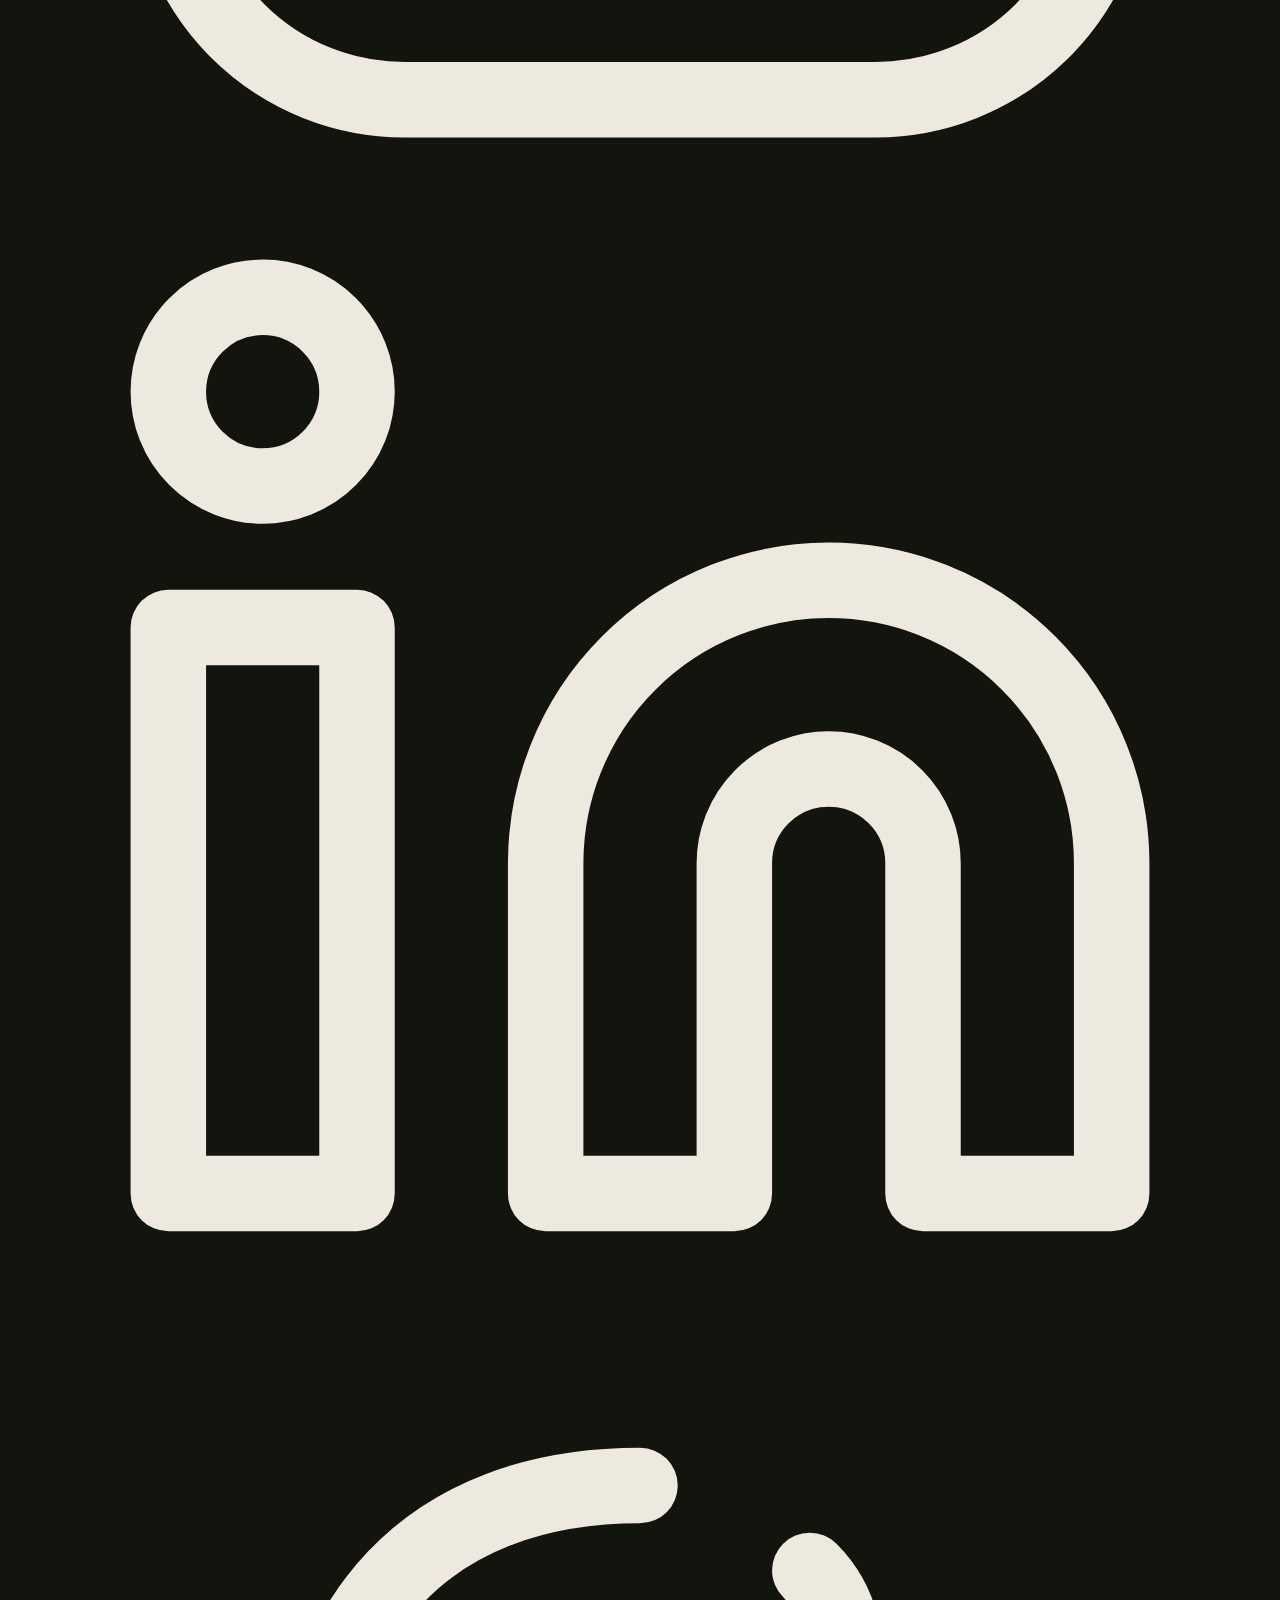
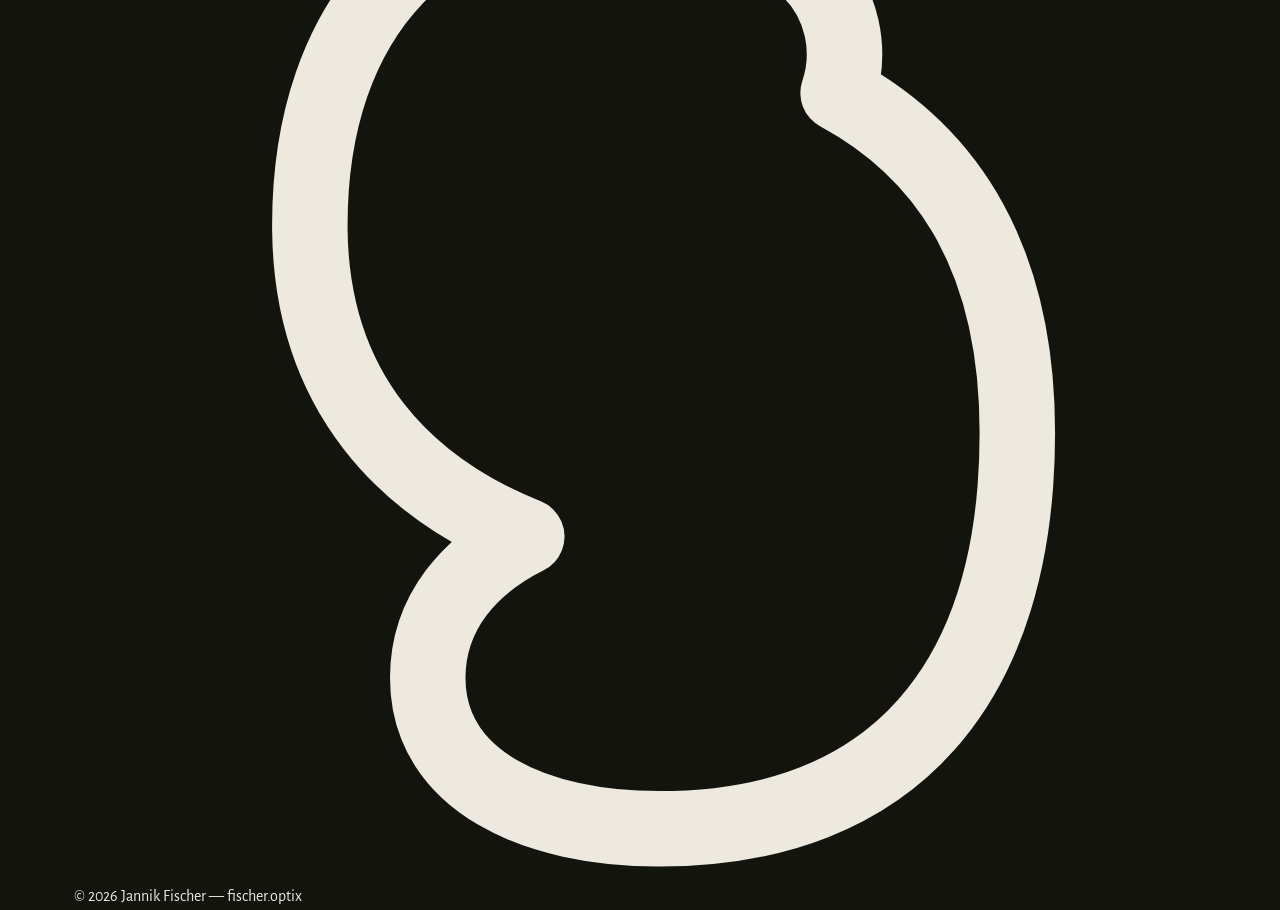
==== commit d6b2354e: "Add files via upload" ====
--- a/index.html
+++ b/index.html
@@ -3,11 +3,11 @@
 <head>
   <meta charset="utf-8">
   <meta name="viewport" content="width=device-width, initial-scale=1">
-  <title>Fischer Optix — Fotografie von Jannik Fischer</title>
-  <meta name="description" content="Fischer Optix — Fotografie von Jannik Fischer: Event, Architektur, Street und Cars.">
+  <title>fischer.optix — Fotografie von Jannik Fischer</title>
+  <meta name="description" content="fischer.optix — Fotografie von Jannik Fischer: Event, Architektur, Street und Cars.">
   <link rel="preconnect" href="https://fonts.googleapis.com">
   <link rel="preconnect" href="https://fonts.gstatic.com" crossorigin>
-  <link href="https://fonts.googleapis.com/css2?family=Big+Shoulders+Display:wght@600;700;800;900&family=IBM+Plex+Mono:wght@400;500&family=IBM+Plex+Sans:wght@400;500;600&display=swap" rel="stylesheet">
+  <link href="https://fonts.googleapis.com/css2?family=Alegreya+Sans:ital,wght@0,100;0,300;0,400;0,500;0,700;0,800;0,900;1,400&family=IBM+Plex+Mono:wght@400;500&display=swap" rel="stylesheet">
   <link rel="stylesheet" href="css/style.css">
 </head>
 <body>
@@ -15,9 +15,8 @@
   <header class="site-header">
     <div class="container">
       <a href="index.html" class="brand">
-        <span class="aperture" aria-hidden="true"></span>
+        <img class="brand-logo" src="images/logo.svg" alt="fischer.optix">
         <span class="brand-text">
-          <span class="brand-name">Fischer Optix</span>
           <span class="brand-tag">Event · Architektur · Street</span>
         </span>
       </a>
@@ -38,14 +37,47 @@
 
   <main>
     <section class="hero">
-      <span class="aperture aperture--ghost" aria-hidden="true"></span>
+      <img class="brand-logo brand-logo--ghost" src="images/logo.svg" alt="" aria-hidden="true">
       <div class="container">
-        <span class="eyebrow">Fischer Optix — Fotografie</span>
+        <span class="eyebrow">fischer.optix — Fotografie</span>
         <h1>Schärfe.<br>Licht.<br>Moment.</h1>
         <p class="lede">Jannik Fischer fotografiert Events, Architektur, Straßenszenen, Fahrzeuge und Landschaften — mit Blick fürs Licht und fürs Detail.</p>
         <div class="btn-row">
           <a href="arbeiten.html" class="btn">Arbeiten ansehen</a>
           <a href="kontakt.html" class="btn btn--ghost">Projekt anfragen</a>
+        </div>
+      </div>
+    </section>
+
+    <section>
+      <div class="container">
+        <div class="section-head">
+          <h2>Vorschau</h2>
+          <span class="spec-tag">Automatischer Wechsel</span>
+        </div>
+        <div class="gallery-preview">
+          <div class="gallery-preview-slide is-active">
+            <img src="images/amsterdam-koeniglicher-palast.jpg" alt="Innenraum des Königlichen Palasts Amsterdam">
+            <a class="gallery-preview-caption" href="arbeiten.html#architektur">Architektur — ƒ/11</a>
+          </div>
+          <div class="gallery-preview-slide">
+            <img src="images/street-rheinkirmes-02.jpg" alt="Düsseldorf Rheinkirmes, Riesenrad in der Dämmerung">
+            <a class="gallery-preview-caption" href="arbeiten.html#street">Street — ƒ/4</a>
+          </div>
+          <div class="gallery-preview-slide">
+            <img src="images/event-blackbirds-toys2masters-02.jpg" alt="Band blackbirds live beim Toys2Masters">
+            <a class="gallery-preview-caption" href="arbeiten.html#event">Event — ƒ/1.8</a>
+          </div>
+          <div class="gallery-preview-slide">
+            <img src="images/cars-spa-ferrari-296-gt3-777.jpg" alt="Ferrari 296 GT3 von Olimp Racing in Spa-Francorchamps">
+            <a class="gallery-preview-caption" href="arbeiten.html#cars">Cars — ƒ/2.8</a>
+          </div>
+        </div>
+        <div class="gallery-preview-dots" role="tablist" aria-label="Galerie-Vorschau">
+          <button class="is-active" aria-label="Architektur anzeigen"></button>
+          <button aria-label="Street anzeigen"></button>
+          <button aria-label="Event anzeigen"></button>
+          <button aria-label="Cars anzeigen"></button>
         </div>
       </div>
     </section>
@@ -109,12 +141,12 @@
     <div class="container">
       <div class="footer-row">
         <div class="footer-links">
-          <a href="mailto:info@fischer-optix.de">info@fischer-optix.de</a>
-          <a href="https://www.instagram.com/fischer.optix?igsh=MXhxdDRrNzY1bGJiaA%3D%3D&utm_source=qr" target="_blank" rel="noopener">Instagram</a>
-          <a href="https://www.linkedin.com/in/jannik-fischer-54ba6223a" target="_blank" rel="noopener">LinkedIn</a>
-          <a href="https://www.threads.com/@fischer.optix?igshid=NTc4MTIwNjQ2YQ==" target="_blank" rel="noopener">Threads</a>
+          <a href="mailto:info@fischer-optix.de" class="icon-link"><svg class="icon" viewBox="0 0 24 24" fill="none" stroke="currentColor" stroke-width="1.6" stroke-linecap="round" stroke-linejoin="round" aria-hidden="true"><rect x="2" y="4" width="20" height="16" rx="2"/><path d="M3 6.5l9 6 9-6"/></svg>info@fischer-optix.de</a>
+          <a href="https://www.instagram.com/fischer.optix?igsh=MXhxdDRrNzY1bGJiaA%3D%3D&utm_source=qr" target="_blank" rel="noopener" aria-label="Instagram" class="icon-link"><svg class="icon" viewBox="0 0 24 24" fill="none" stroke="currentColor" stroke-width="1.6" stroke-linecap="round" stroke-linejoin="round" aria-hidden="true"><rect x="2" y="2" width="20" height="20" rx="5"/><circle cx="12" cy="12" r="4"/><line x1="17.5" y1="6.5" x2="17.5" y2="6.5"/></svg></a>
+          <a href="https://www.linkedin.com/in/jannik-fischer-54ba6223a" target="_blank" rel="noopener" aria-label="LinkedIn" class="icon-link"><svg class="icon" viewBox="0 0 24 24" fill="none" stroke="currentColor" stroke-width="1.6" stroke-linecap="round" stroke-linejoin="round" aria-hidden="true"><path d="M16 8a6 6 0 0 1 6 6v7h-4v-7a2 2 0 0 0-4 0v7h-4v-7a6 6 0 0 1 6-6z"/><rect x="2" y="9" width="4" height="12"/><circle cx="4" cy="4" r="2"/></svg></a>
+          <a href="https://www.threads.com/@fischer.optix?igshid=NTc4MTIwNjQ2YQ==" target="_blank" rel="noopener" aria-label="Threads" class="icon-link"><svg class="icon" viewBox="0 0 24 24" fill="none" stroke="currentColor" stroke-width="1.6" stroke-linecap="round" stroke-linejoin="round" aria-hidden="true"><path d="M12 3c-4.5 0-7 2.8-7 7.2 0 3.6 2.1 5.6 4.6 6.6-1.2.6-2.1 1.6-2.1 3 0 2.2 2.3 3.2 4.9 3.2 5 0 7.6-3.1 7.6-8.4 0-3.6-1.4-5.9-3.8-7.2.3-.9.1-1.9-.6-2.6"/></svg></a>
         </div>
-        <div class="footer-fine">© 2026 Jannik Fischer — Fischer Optix</div>
+        <div class="footer-fine">© 2026 Jannik Fischer — fischer.optix</div>
       </div>
     </div>
   </footer>
--- a/css/style.css
+++ b/css/style.css
@@ -13,8 +13,8 @@
   --color-accent-dim: #8a723a;
   --color-line: #35342a;
 
-  --font-display: "Big Shoulders Display", "Arial Narrow", sans-serif;
-  --font-body: "IBM Plex Sans", -apple-system, BlinkMacSystemFont, sans-serif;
+  --font-display: "Alegreya Sans", -apple-system, BlinkMacSystemFont, sans-serif;
+  --font-body: "Alegreya Sans", -apple-system, BlinkMacSystemFont, sans-serif;
   --font-mono: "IBM Plex Mono", "SFMono-Regular", Consolas, monospace;
 
   --container: 1180px;
@@ -58,37 +58,24 @@
 }
 
 /* ============================================
-   Aperture signature mark
-   ============================================ */
-.aperture {
-  --size: 34px;
-  width: var(--size);
-  height: var(--size);
-  flex: none;
-  border-radius: 50%;
-  background: conic-gradient(
-    from 0deg,
-    var(--color-accent) 0deg 40deg, transparent 40deg 60deg,
-    var(--color-accent) 60deg 100deg, transparent 100deg 120deg,
-    var(--color-accent) 120deg 160deg, transparent 160deg 180deg,
-    var(--color-accent) 180deg 220deg, transparent 220deg 240deg,
-    var(--color-accent) 240deg 280deg, transparent 280deg 300deg,
-    var(--color-accent) 300deg 340deg, transparent 340deg 360deg
-  );
-  -webkit-mask-image: radial-gradient(circle, transparent 29%, black 31%);
-  mask-image: radial-gradient(circle, transparent 29%, black 31%);
+   Brand logo
+   ============================================ */
+.brand-logo {
+  height: 30px;
+  width: auto;
+  display: block;
   transition: transform 0.5s cubic-bezier(.2,.8,.2,1);
 }
-a.brand:hover .aperture,
-.aperture--spin {
-  transform: rotate(52deg) scale(0.88);
-}
-.aperture--ghost {
+a.brand:hover .brand-logo {
+  transform: rotate(-6deg) scale(1.06);
+}
+.brand-logo--ghost {
   position: absolute;
-  --size: 640px;
+  height: 420px;
+  width: auto;
   opacity: 0.05;
-  top: -180px;
-  right: -160px;
+  top: -80px;
+  right: -60px;
   pointer-events: none;
 }
 
@@ -572,6 +559,76 @@
 .field input:focus, .field textarea:focus { outline: none; border-color: var(--color-accent); }
 .form-note { font-size: 12.5px; color: var(--color-fg-faint); }
 
+.icon-link {
+  display: inline-flex;
+  align-items: center;
+  gap: 8px;
+}
+.icon {
+  width: 20px;
+  height: 20px;
+  flex-shrink: 0;
+}
+.footer-links .icon-link { padding: 2px 0; }
+
+/* ============================================
+   Gallery preview (homepage)
+   ============================================ */
+.gallery-preview {
+  position: relative;
+  aspect-ratio: 16 / 9;
+  overflow: hidden;
+  border: 1px solid var(--color-line);
+  background: var(--color-bg-alt);
+}
+.gallery-preview-slide {
+  position: absolute;
+  inset: 0;
+  opacity: 0;
+  transition: opacity 1s ease;
+}
+.gallery-preview-slide.is-active { opacity: 1; z-index: 1; }
+.gallery-preview-slide img {
+  width: 100%;
+  height: 100%;
+  object-fit: cover;
+  display: block;
+}
+.gallery-preview-caption {
+  position: absolute;
+  z-index: 2;
+  bottom: 18px;
+  left: 18px;
+  font-family: var(--font-mono);
+  font-size: 12px;
+  letter-spacing: 0.08em;
+  text-transform: uppercase;
+  color: var(--color-fg);
+  background: rgba(20, 20, 15, 0.72);
+  padding: 7px 12px;
+}
+.gallery-preview-caption:hover { color: var(--color-accent); }
+.gallery-preview-dots {
+  display: flex;
+  gap: 10px;
+  justify-content: center;
+  margin-top: 18px;
+}
+.gallery-preview-dots button {
+  width: 9px;
+  height: 9px;
+  border-radius: 50%;
+  border: 1px solid var(--color-fg-faint);
+  background: transparent;
+  padding: 0;
+  cursor: pointer;
+  transition: background 0.2s ease, border-color 0.2s ease;
+}
+.gallery-preview-dots button.is-active {
+  background: var(--color-accent);
+  border-color: var(--color-accent);
+}
+
 /* ============================================
    CTA band
    ============================================ */
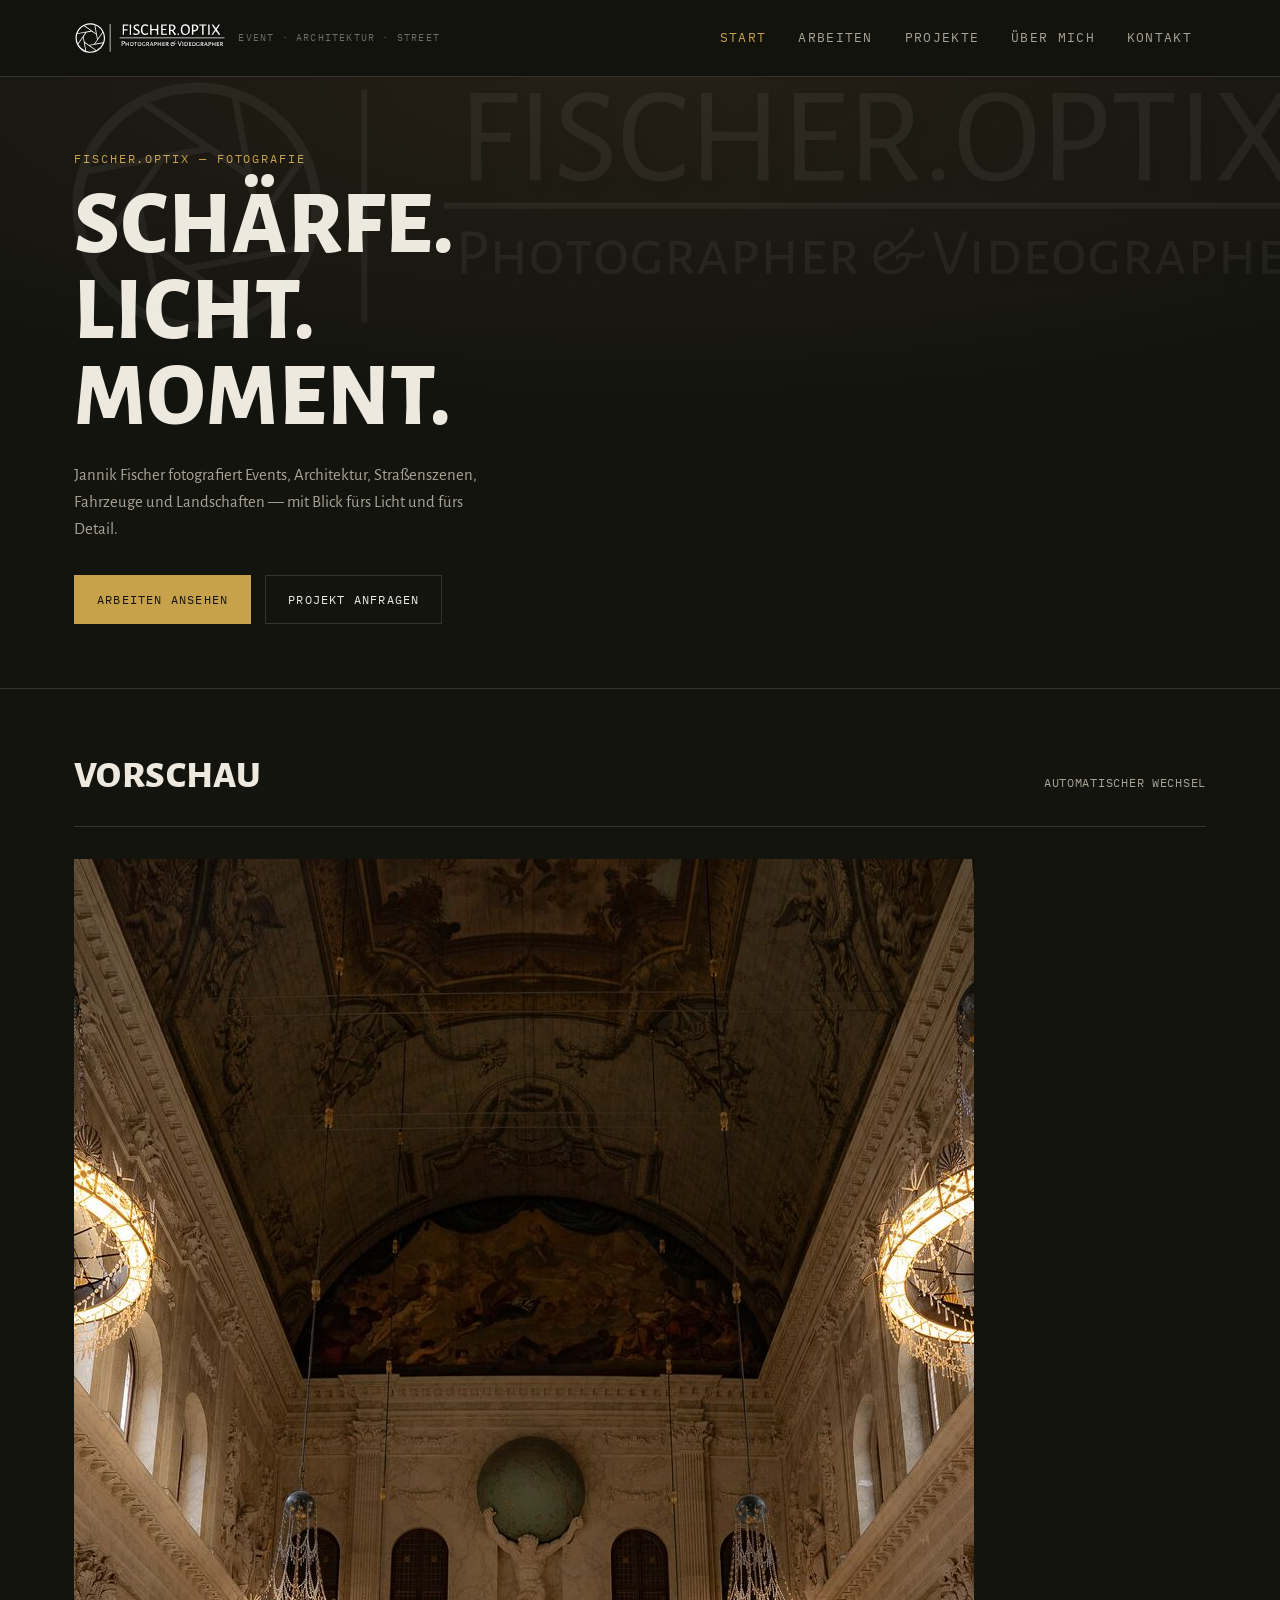
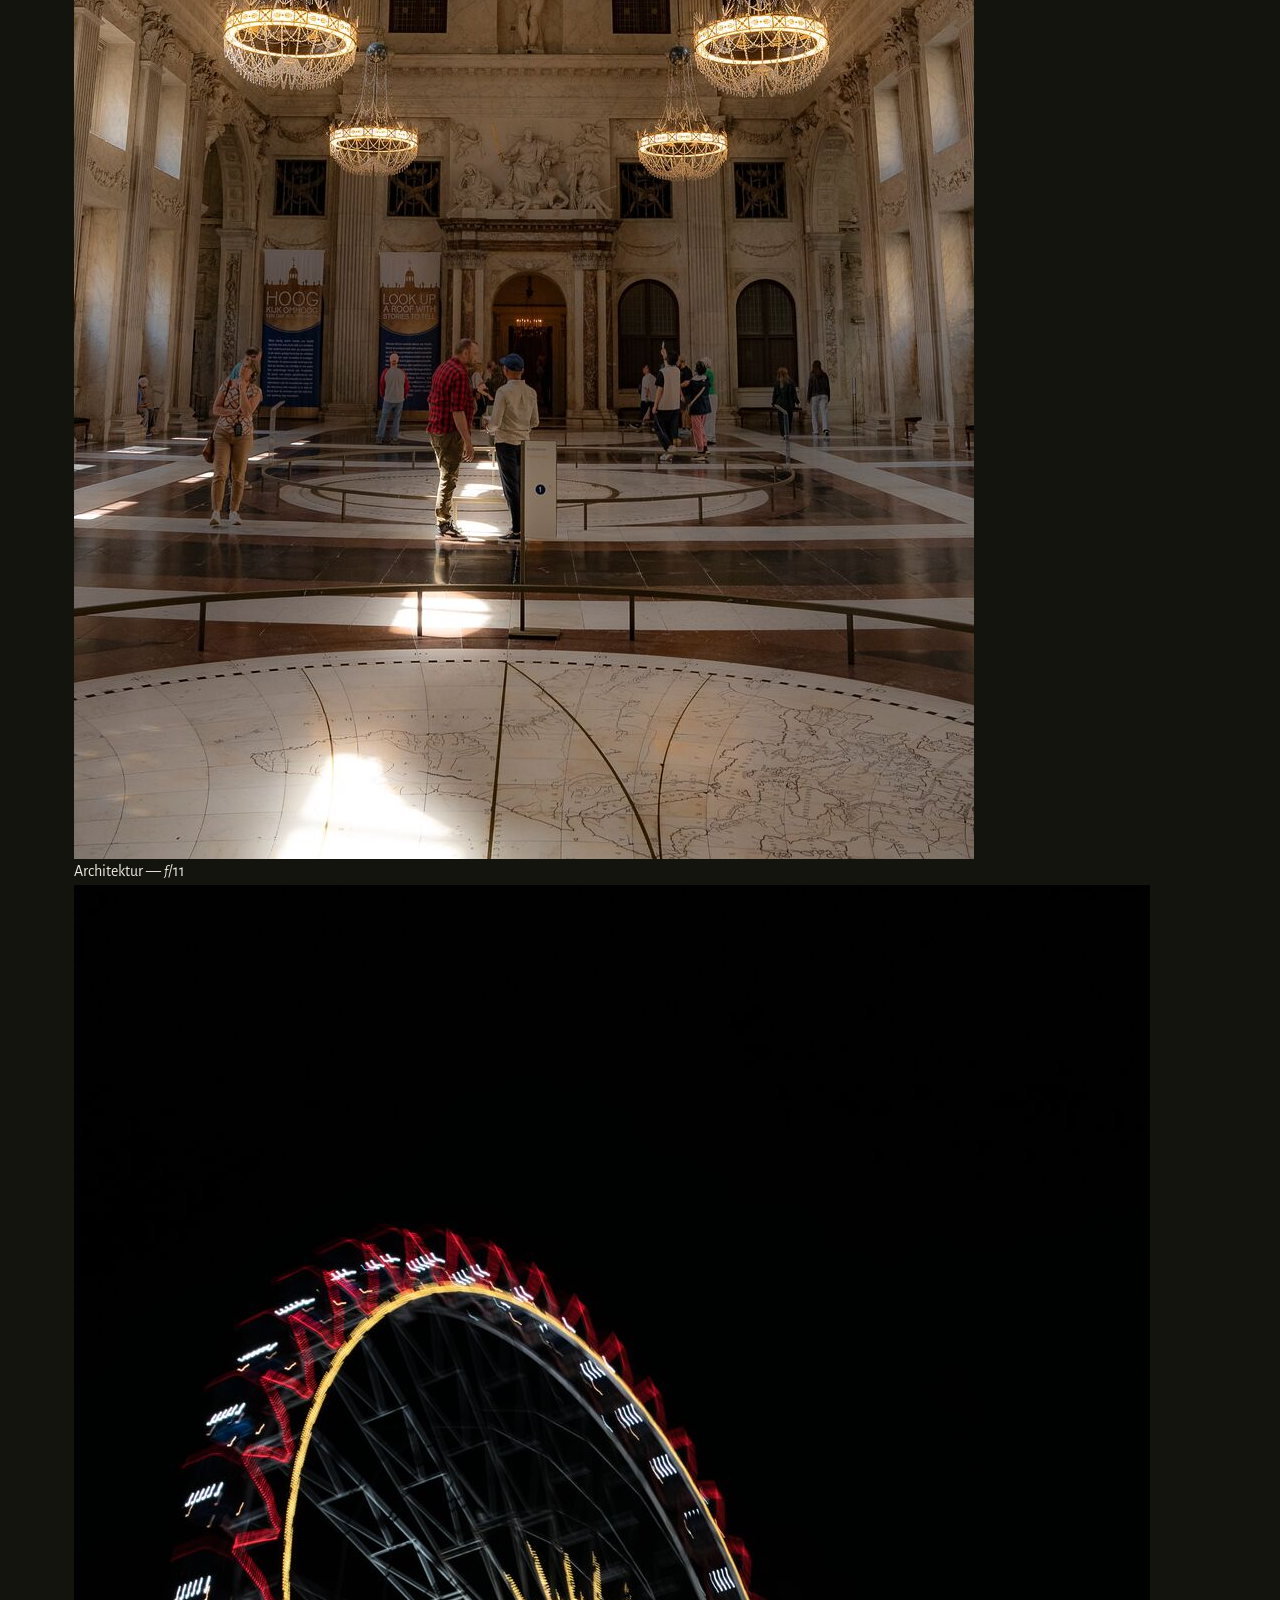
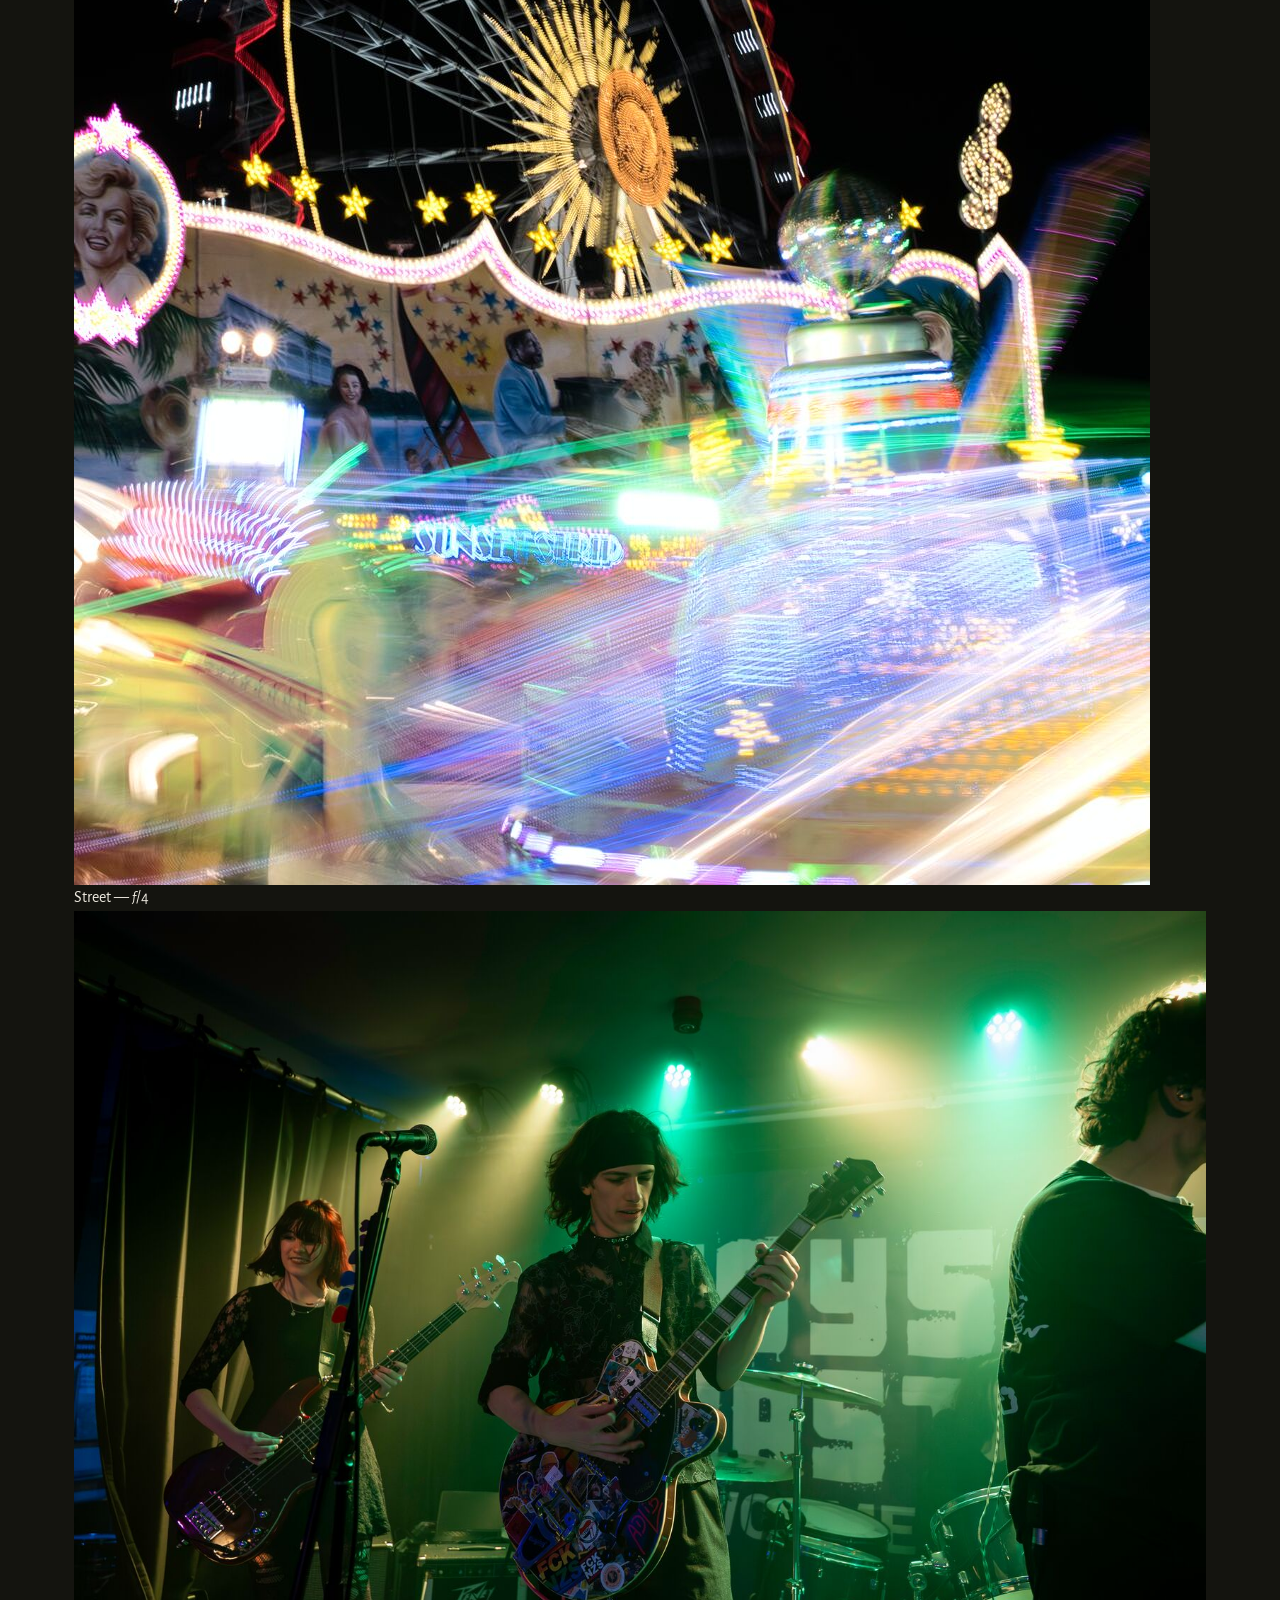
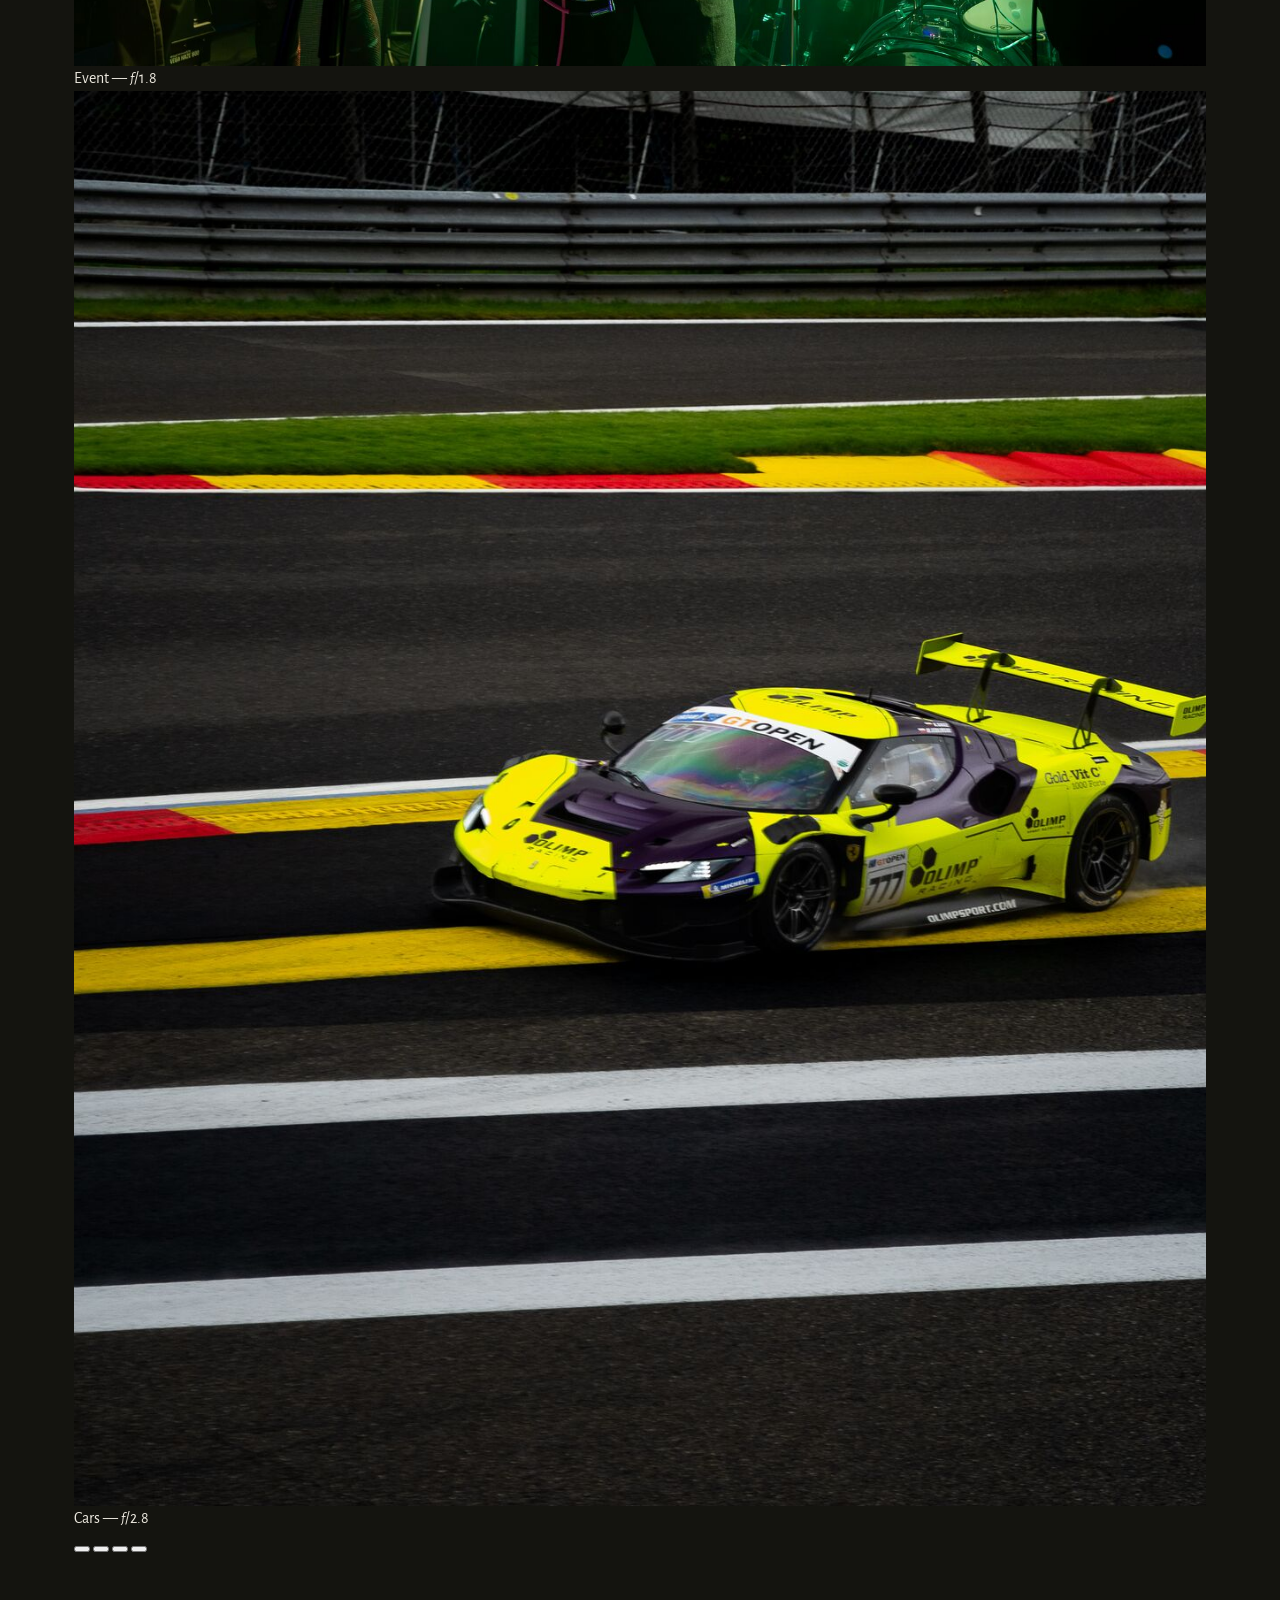
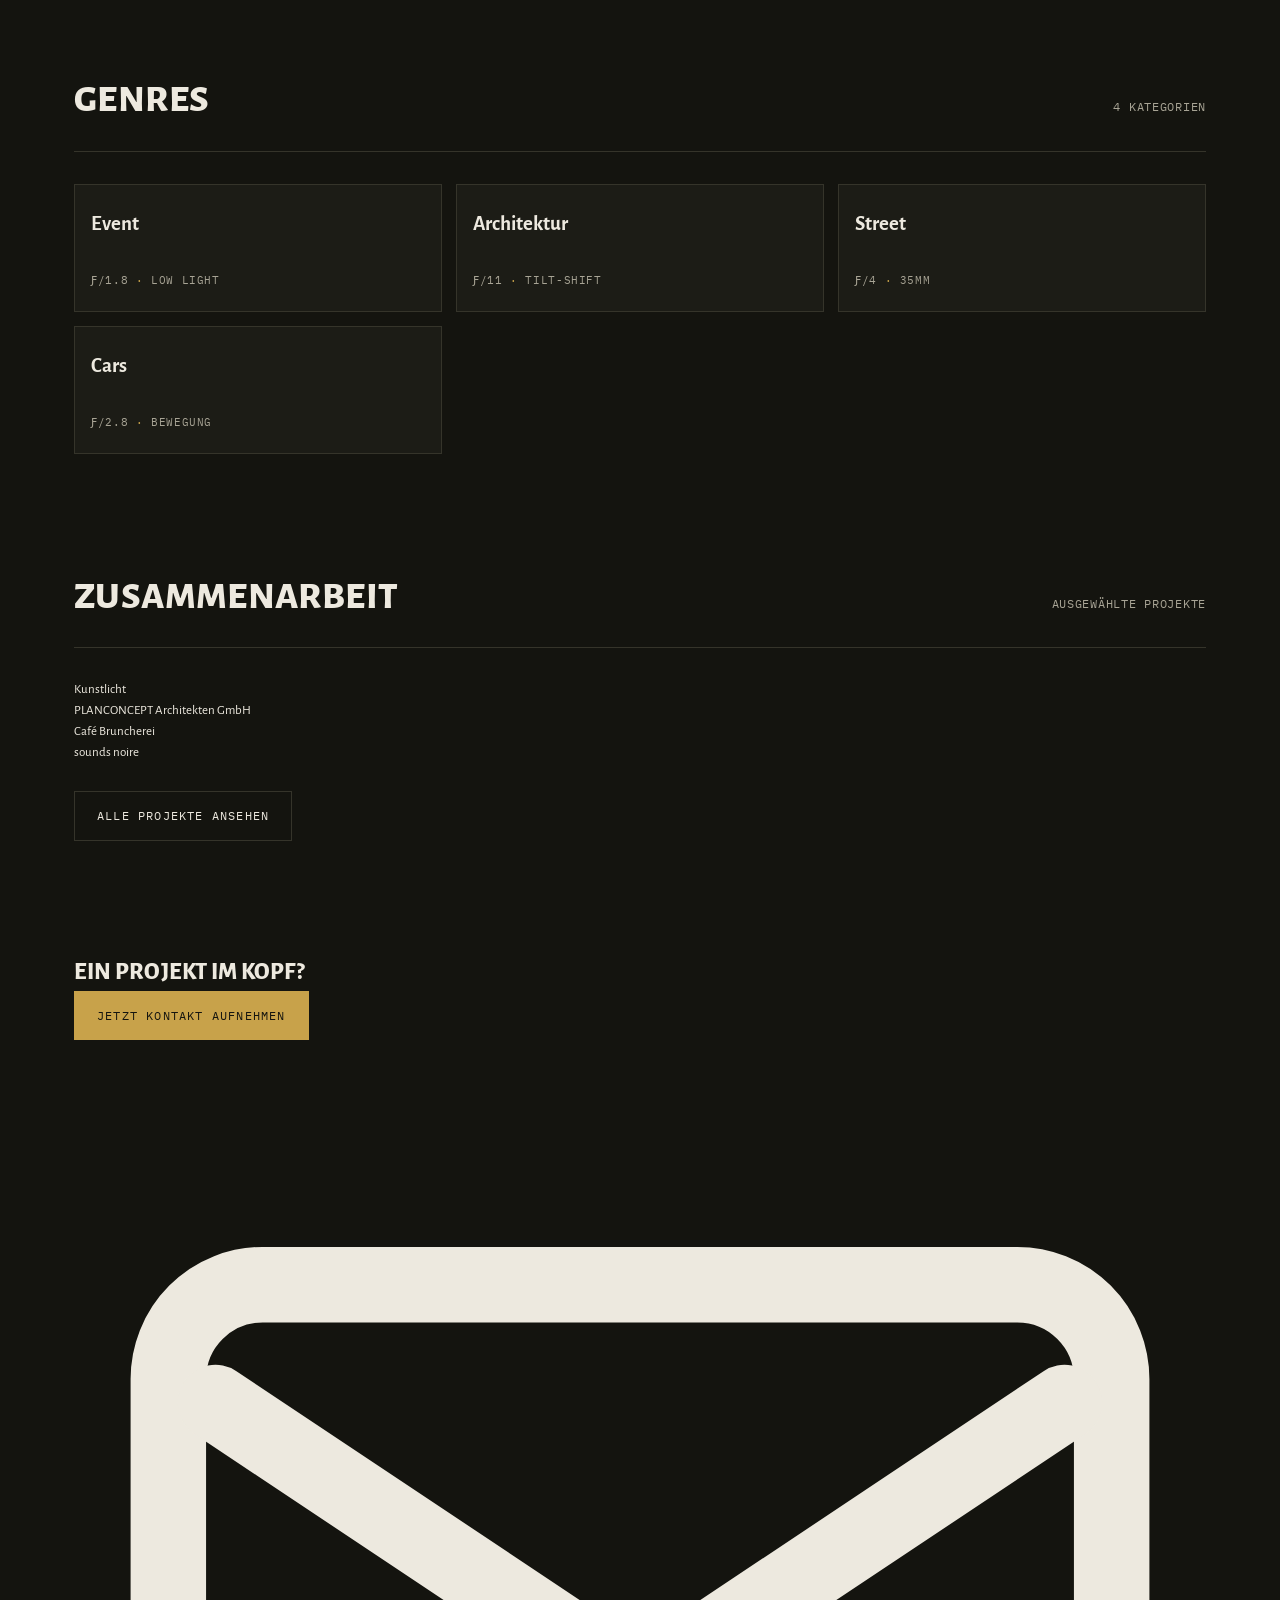
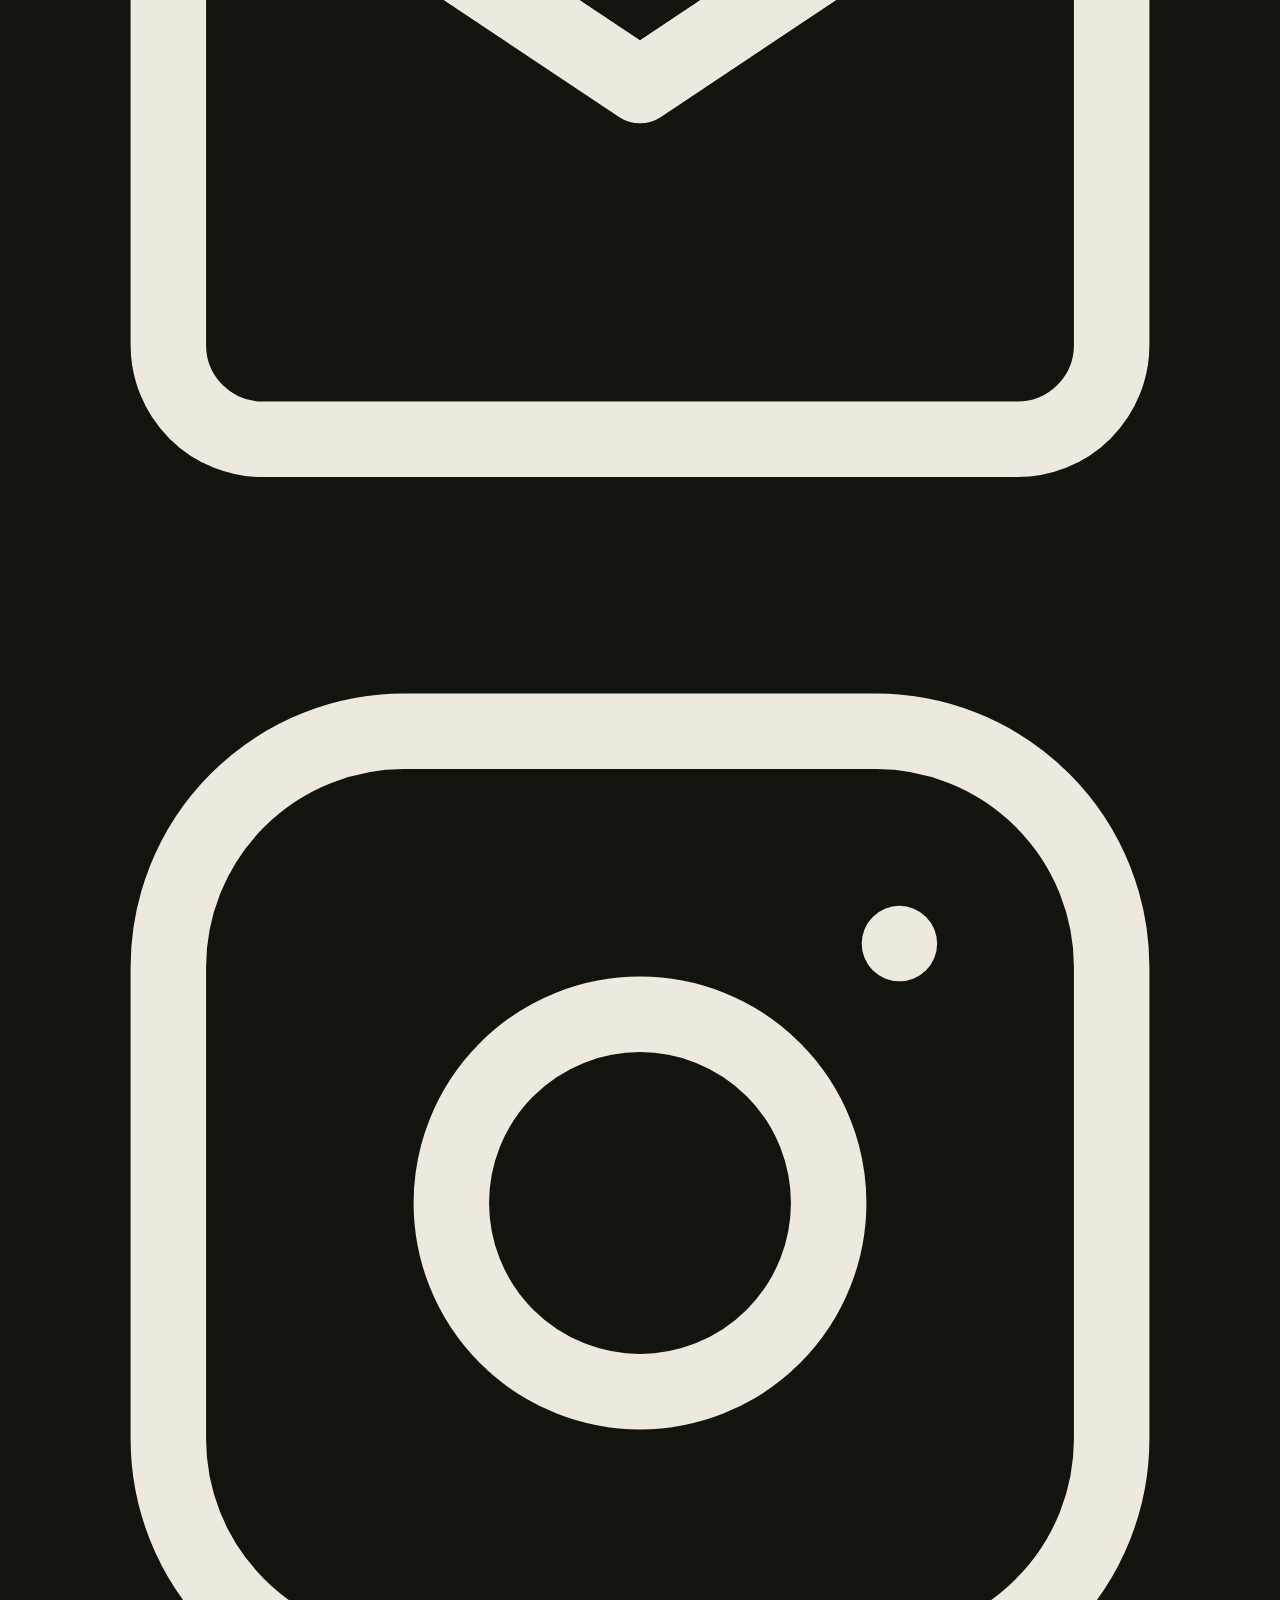
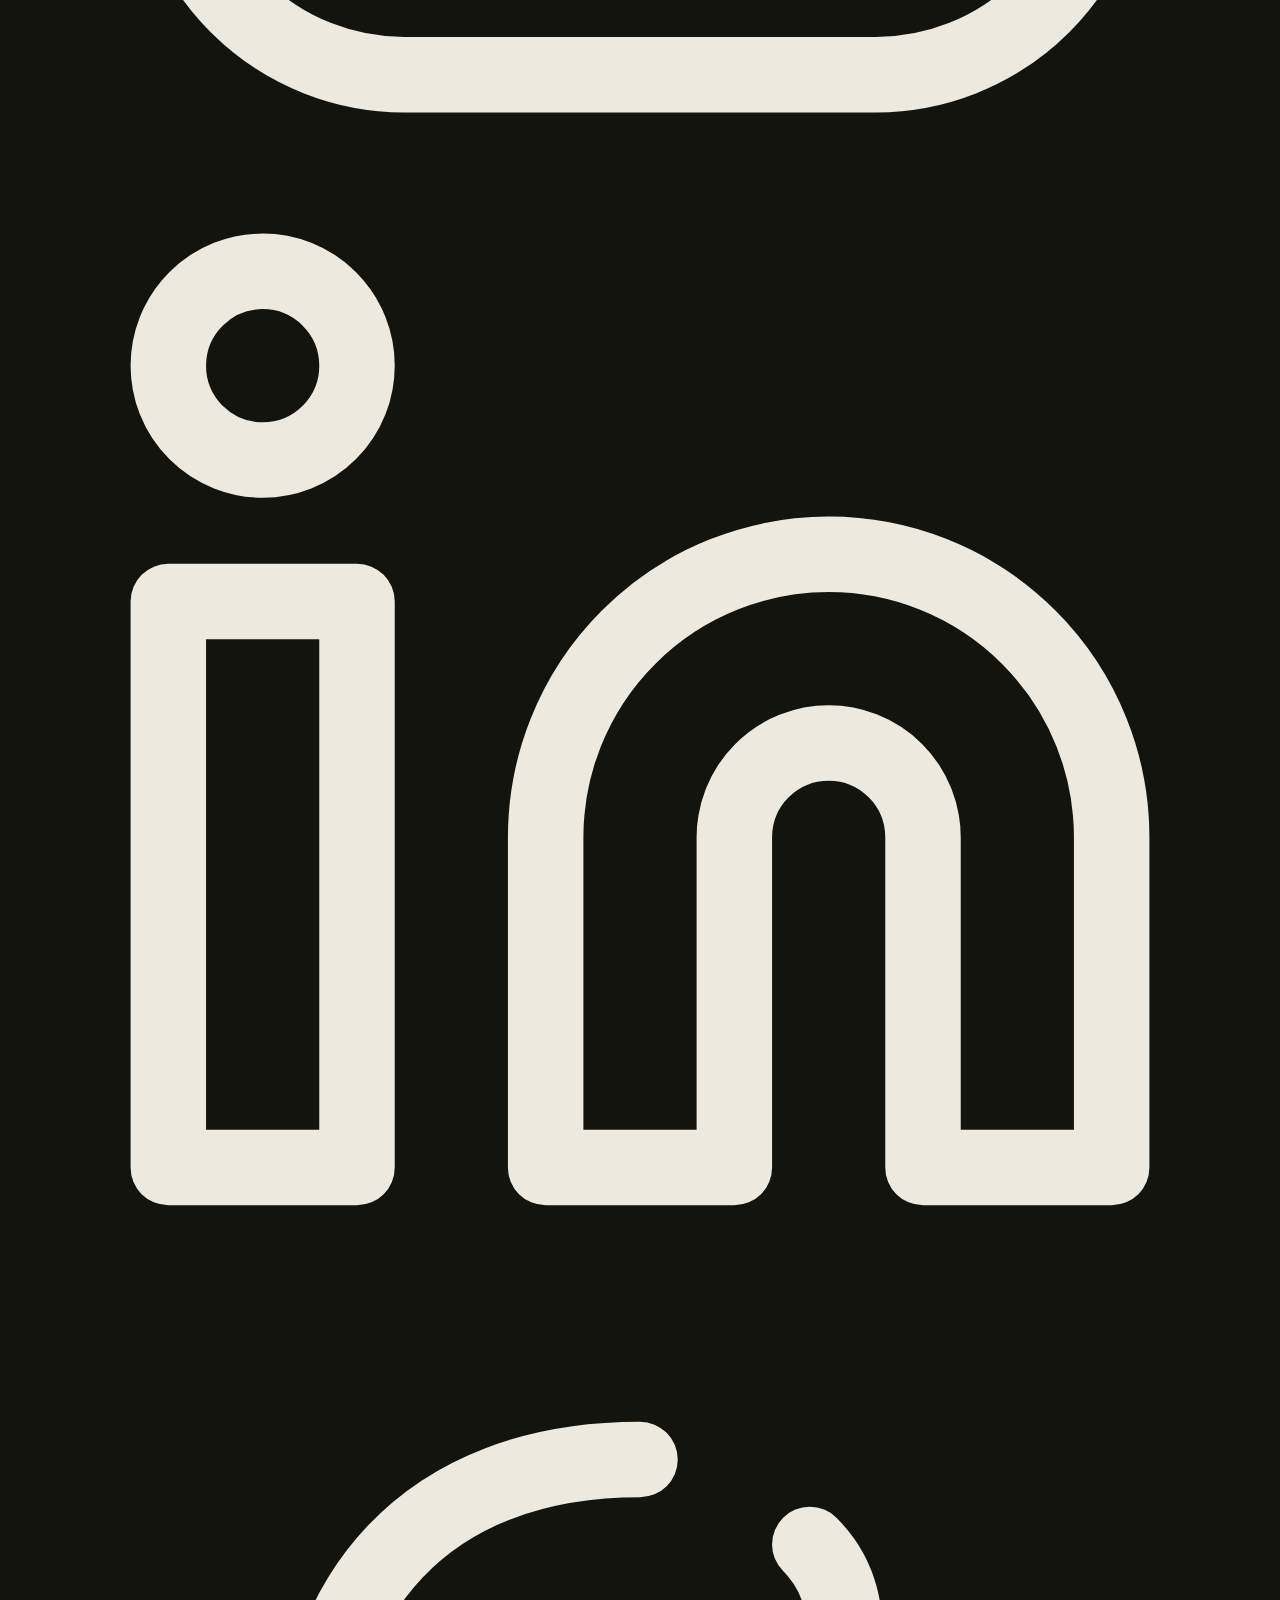
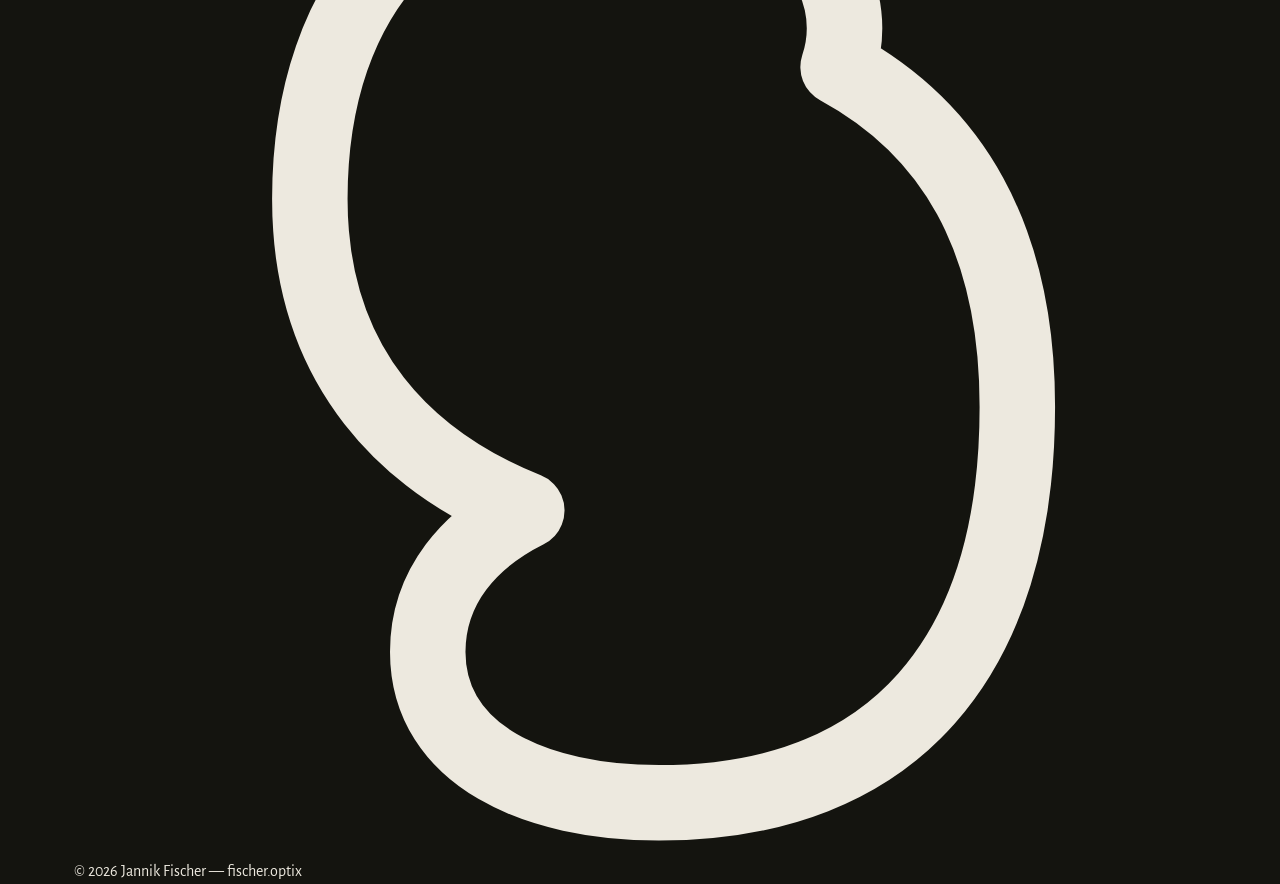
==== commit e2a2763e: "Add files via upload" ====
--- a/index.html
+++ b/index.html
@@ -86,22 +86,26 @@
       <div class="container">
         <div class="section-head">
           <h2>Genres</h2>
-          <span class="spec-tag">6 Kategorien</span>
+          <span class="spec-tag">4 Kategorien</span>
         </div>
         <div class="genre-grid">
-          <a class="genre-card reveal" href="arbeiten.html#event">
+          <a class="genre-card reveal" href="arbeiten.html#event" data-preview='["images/event-karl-lauterbach-csd-koeln.jpg","images/event-ness-csd-koeln.jpg","images/event-blackbirds-toys2masters-01.jpg","images/event-blackbirds-toys2masters-02.jpg","images/event-blackbirds-toys2masters-03.jpg","images/event-studentstation-hamm-01.jpg","images/event-studentstation-hamm-02.jpg"]'>
+            <span class="genre-card-media" aria-hidden="true"></span>
             <span class="name">Event</span>
             <span class="spec-tag">ƒ/1.8 <em>·</em> Low Light</span>
           </a>
-          <a class="genre-card reveal" href="arbeiten.html#architektur">
+          <a class="genre-card reveal" href="arbeiten.html#architektur" data-preview='["images/amsterdam-koeniglicher-palast.jpg","images/duesseldorf-rheinkniebruecke.jpg"]'>
+            <span class="genre-card-media" aria-hidden="true"></span>
             <span class="name">Architektur</span>
             <span class="spec-tag">ƒ/11 <em>·</em> Tilt-Shift</span>
           </a>
-          <a class="genre-card reveal" href="arbeiten.html#street">
+          <a class="genre-card reveal" href="arbeiten.html#street" data-preview='["images/street-duesseldorf-kreuzherrenkirche.jpg","images/street-linie-3.jpg","images/street-rheinkirmes-01.jpg","images/street-rheinkirmes-02.jpg","images/street-alkmaar-01.jpg","images/street-alkmaar-02.jpg"]'>
+            <span class="genre-card-media" aria-hidden="true"></span>
             <span class="name">Street</span>
             <span class="spec-tag">ƒ/4 <em>·</em> 35mm</span>
           </a>
-          <a class="genre-card reveal" href="arbeiten.html#cars">
+          <a class="genre-card reveal" href="arbeiten.html#cars" data-preview='["images/cars-ford-gt.jpg","images/cars-toyota-mr2.jpg","images/cars-porsche-taycan.jpg","images/cars-spa-ferrari-296-gt3-777.jpg","images/cars-spa-ferrari-296-gt3-25.jpg","images/cars-spa-mclaren-720s-gt3-88.jpg","images/cars-spa-porsche-911-gt3r-911.jpg"]'>
+            <span class="genre-card-media" aria-hidden="true"></span>
             <span class="name">Cars</span>
             <span class="spec-tag">ƒ/2.8 <em>·</em> Bewegung</span>
           </a>
@@ -141,7 +145,7 @@
     <div class="container">
       <div class="footer-row">
         <div class="footer-links">
-          <a href="mailto:info@fischer-optix.de" class="icon-link"><svg class="icon" viewBox="0 0 24 24" fill="none" stroke="currentColor" stroke-width="1.6" stroke-linecap="round" stroke-linejoin="round" aria-hidden="true"><rect x="2" y="4" width="20" height="16" rx="2"/><path d="M3 6.5l9 6 9-6"/></svg>info@fischer-optix.de</a>
+          <a href="mailto:info@fischer-optix.de" class="icon-link" aria-label="E-Mail"><svg class="icon" viewBox="0 0 24 24" fill="none" stroke="currentColor" stroke-width="1.6" stroke-linecap="round" stroke-linejoin="round" aria-hidden="true"><rect x="2" y="4" width="20" height="16" rx="2"/><path d="M3 6.5l9 6 9-6"/></svg></a>
           <a href="https://www.instagram.com/fischer.optix?igsh=MXhxdDRrNzY1bGJiaA%3D%3D&utm_source=qr" target="_blank" rel="noopener" aria-label="Instagram" class="icon-link"><svg class="icon" viewBox="0 0 24 24" fill="none" stroke="currentColor" stroke-width="1.6" stroke-linecap="round" stroke-linejoin="round" aria-hidden="true"><rect x="2" y="2" width="20" height="20" rx="5"/><circle cx="12" cy="12" r="4"/><line x1="17.5" y1="6.5" x2="17.5" y2="6.5"/></svg></a>
           <a href="https://www.linkedin.com/in/jannik-fischer-54ba6223a" target="_blank" rel="noopener" aria-label="LinkedIn" class="icon-link"><svg class="icon" viewBox="0 0 24 24" fill="none" stroke="currentColor" stroke-width="1.6" stroke-linecap="round" stroke-linejoin="round" aria-hidden="true"><path d="M16 8a6 6 0 0 1 6 6v7h-4v-7a2 2 0 0 0-4 0v7h-4v-7a6 6 0 0 1 6-6z"/><rect x="2" y="9" width="4" height="12"/><circle cx="4" cy="4" r="2"/></svg></a>
           <a href="https://www.threads.com/@fischer.optix?igshid=NTc4MTIwNjQ2YQ==" target="_blank" rel="noopener" aria-label="Threads" class="icon-link"><svg class="icon" viewBox="0 0 24 24" fill="none" stroke="currentColor" stroke-width="1.6" stroke-linecap="round" stroke-linejoin="round" aria-hidden="true"><path d="M12 3c-4.5 0-7 2.8-7 7.2 0 3.6 2.1 5.6 4.6 6.6-1.2.6-2.1 1.6-2.1 3 0 2.2 2.3 3.2 4.9 3.2 5 0 7.6-3.1 7.6-8.4 0-3.6-1.4-5.9-3.8-7.2.3-.9.1-1.9-.6-2.6"/></svg></a>
--- a/css/style.css
+++ b/css/style.css
@@ -279,6 +279,7 @@
 
 .genre-card {
   position: relative;
+  overflow: hidden;
   border: 1px solid var(--color-line);
   background: var(--color-bg-alt);
   padding: 22px 16px;
@@ -289,8 +290,30 @@
   transition: border-color 0.25s ease, transform 0.25s ease;
 }
 .genre-card:hover { border-color: var(--color-accent); transform: translateY(-3px); }
+.genre-card .name,
+.genre-card .spec-tag { position: relative; z-index: 2; }
 .genre-card .name { font-family: var(--font-display); font-weight: 700; font-size: 1.3rem; }
 .genre-card .spec-tag { font-size: 10.5px; }
+
+/* Hover image preview layer */
+.genre-card-media {
+  position: absolute;
+  inset: 0;
+  z-index: 1;
+  background-color: var(--color-bg-alt);
+  background-size: cover;
+  background-position: center;
+  opacity: 0;
+  transition: opacity 0.4s ease;
+  pointer-events: none;
+}
+.genre-card-media::after {
+  content: "";
+  position: absolute;
+  inset: 0;
+  background: linear-gradient(to top, rgba(20,20,15,0.86) 0%, rgba(20,20,15,0.45) 45%, rgba(20,20,15,0.55) 100%);
+}
+.genre-card.is-previewing .genre-card-media { opacity: 1; }
 
 /* ============================================
    Placeholder frame (contact-sheet register marks)
@@ -565,11 +588,12 @@
   gap: 8px;
 }
 .icon {
-  width: 20px;
-  height: 20px;
+  width: 15px;
+  height: 15px;
   flex-shrink: 0;
 }
 .footer-links .icon-link { padding: 2px 0; }
+.footer-links .icon { width: 14px; height: 14px; }
 
 /* ============================================
    Gallery preview (homepage)
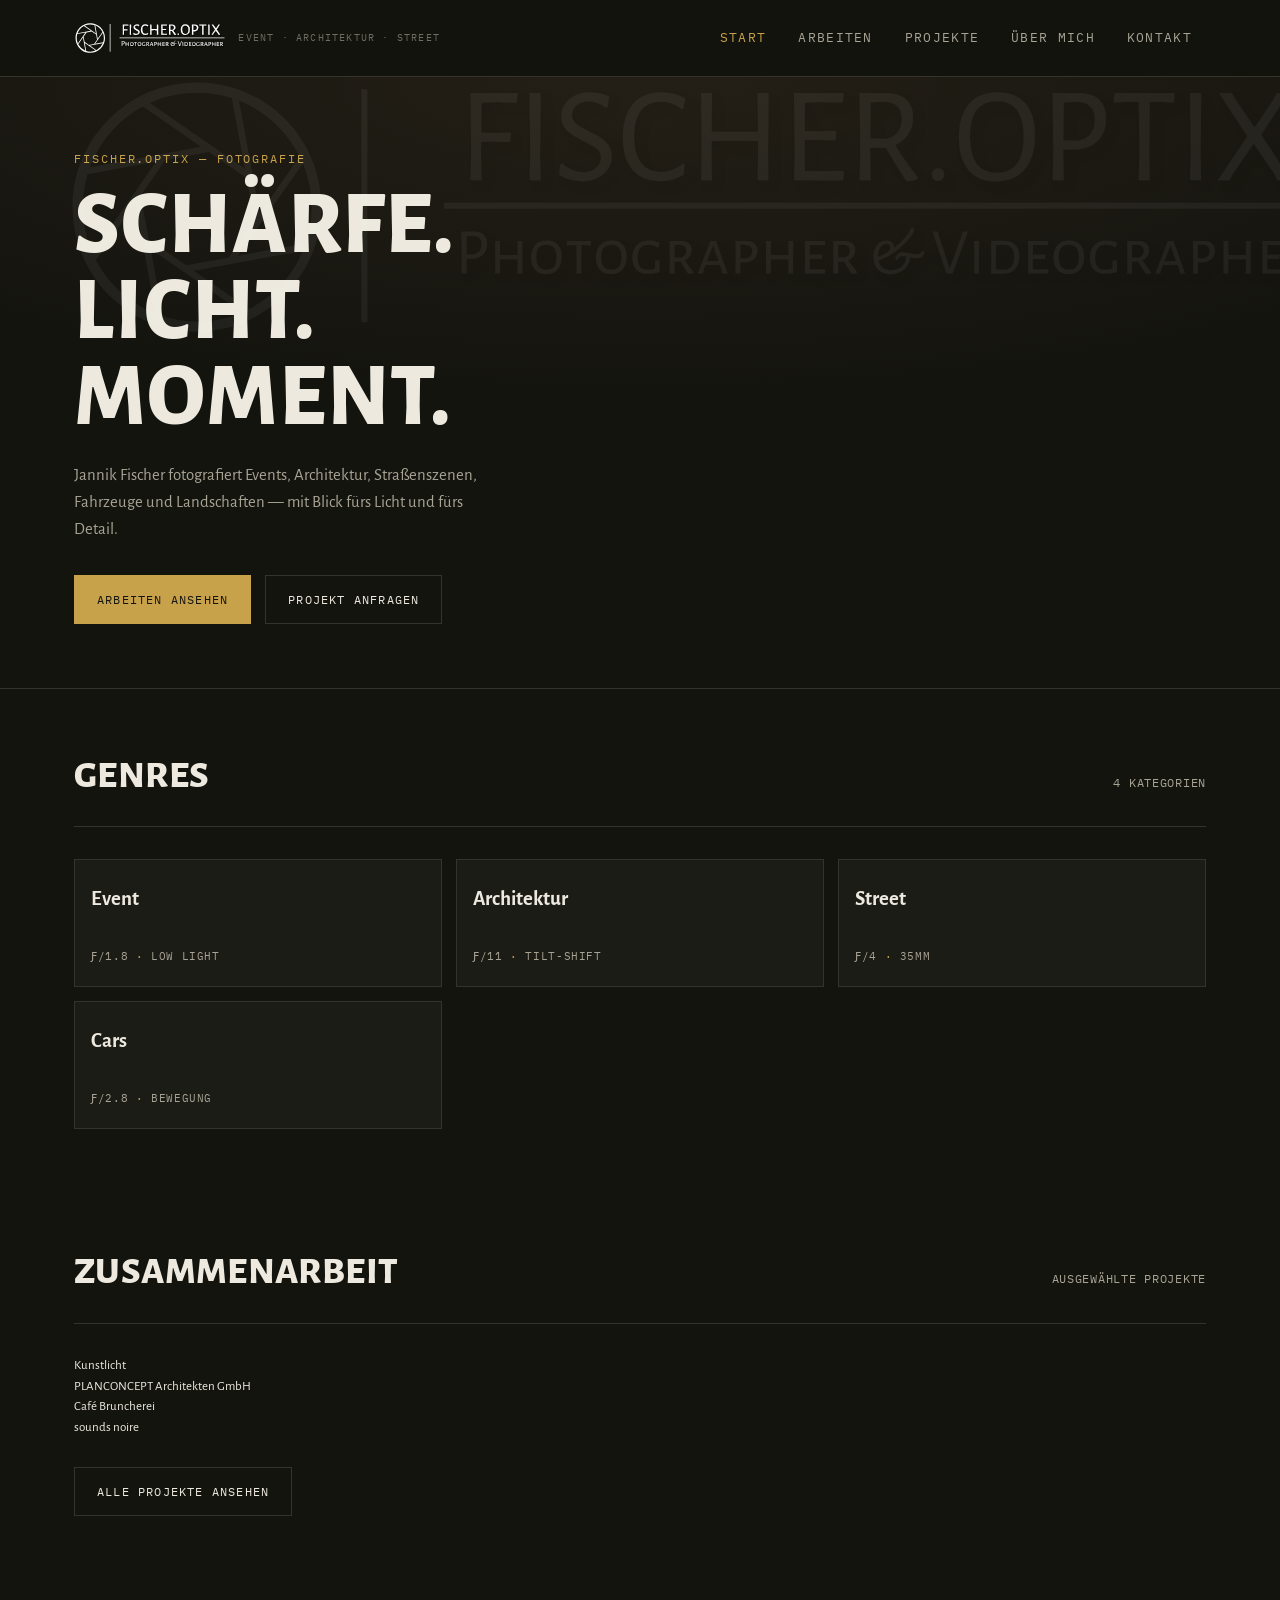
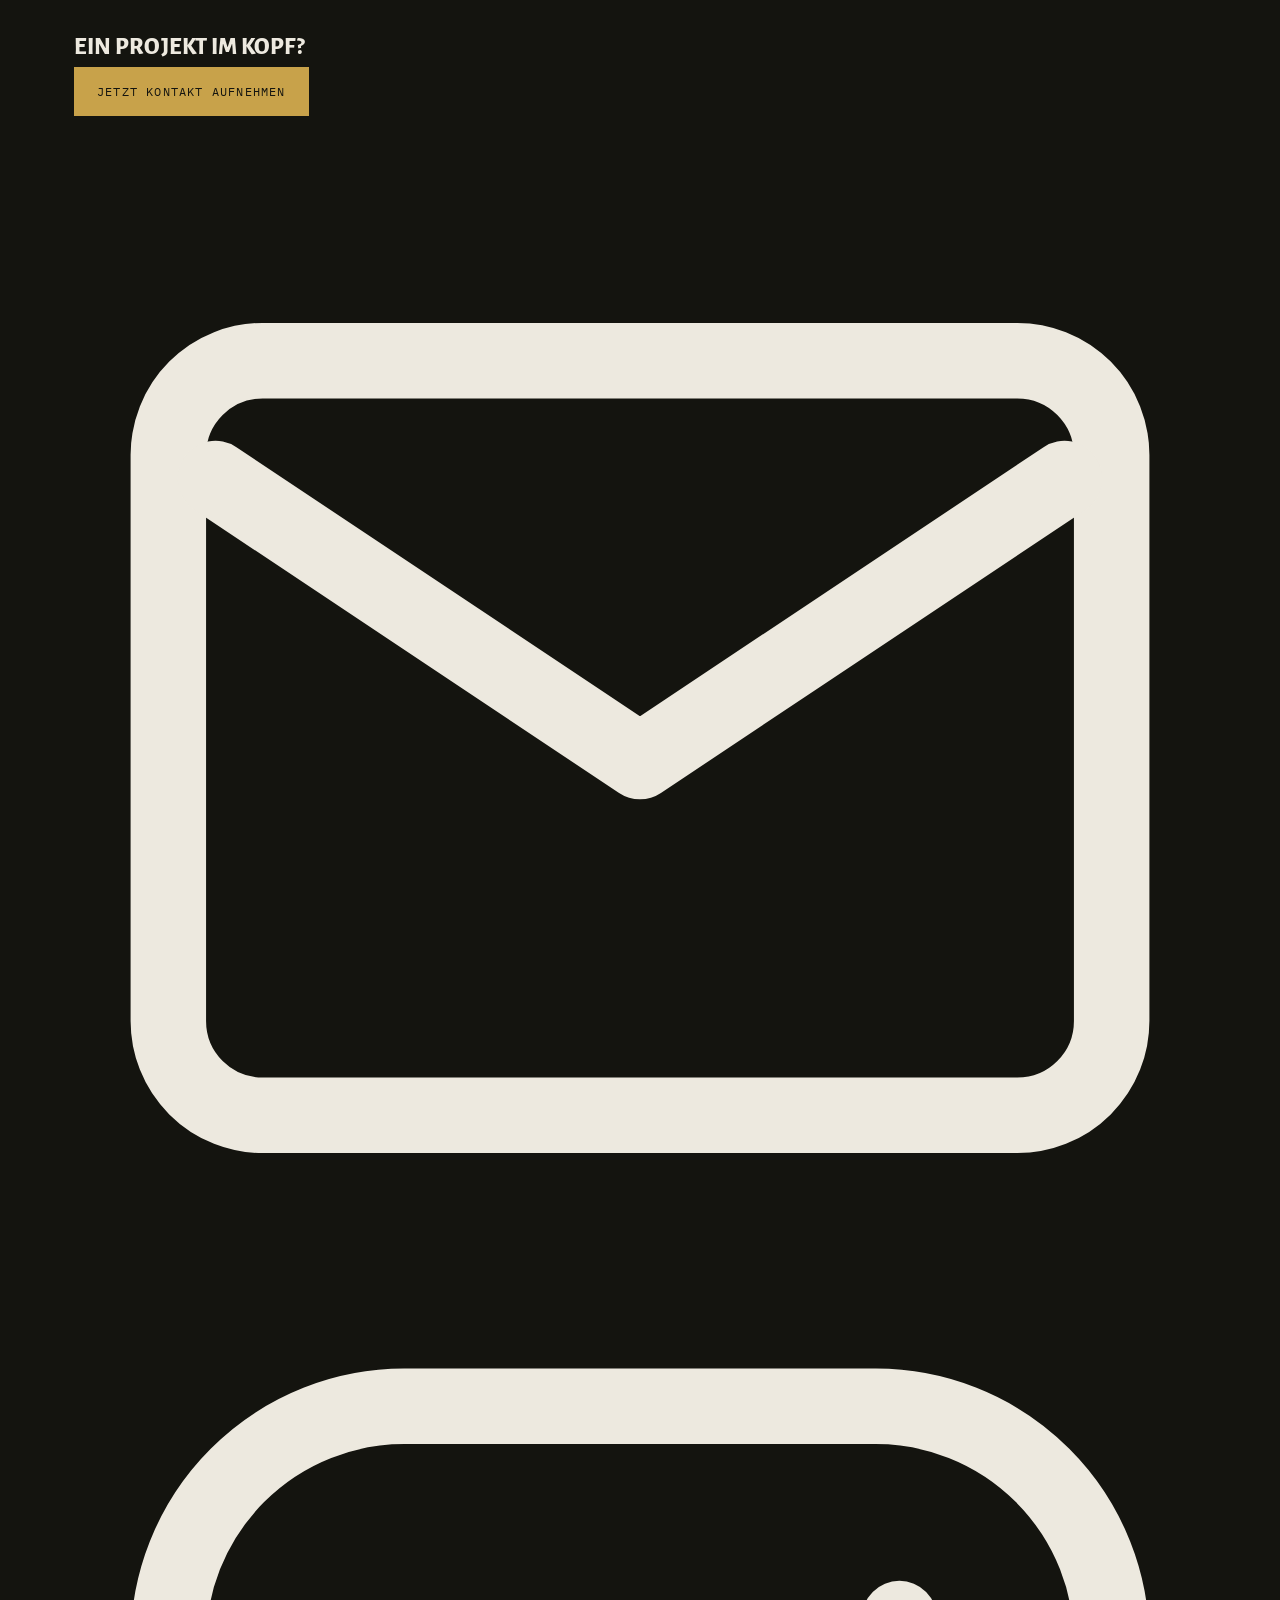
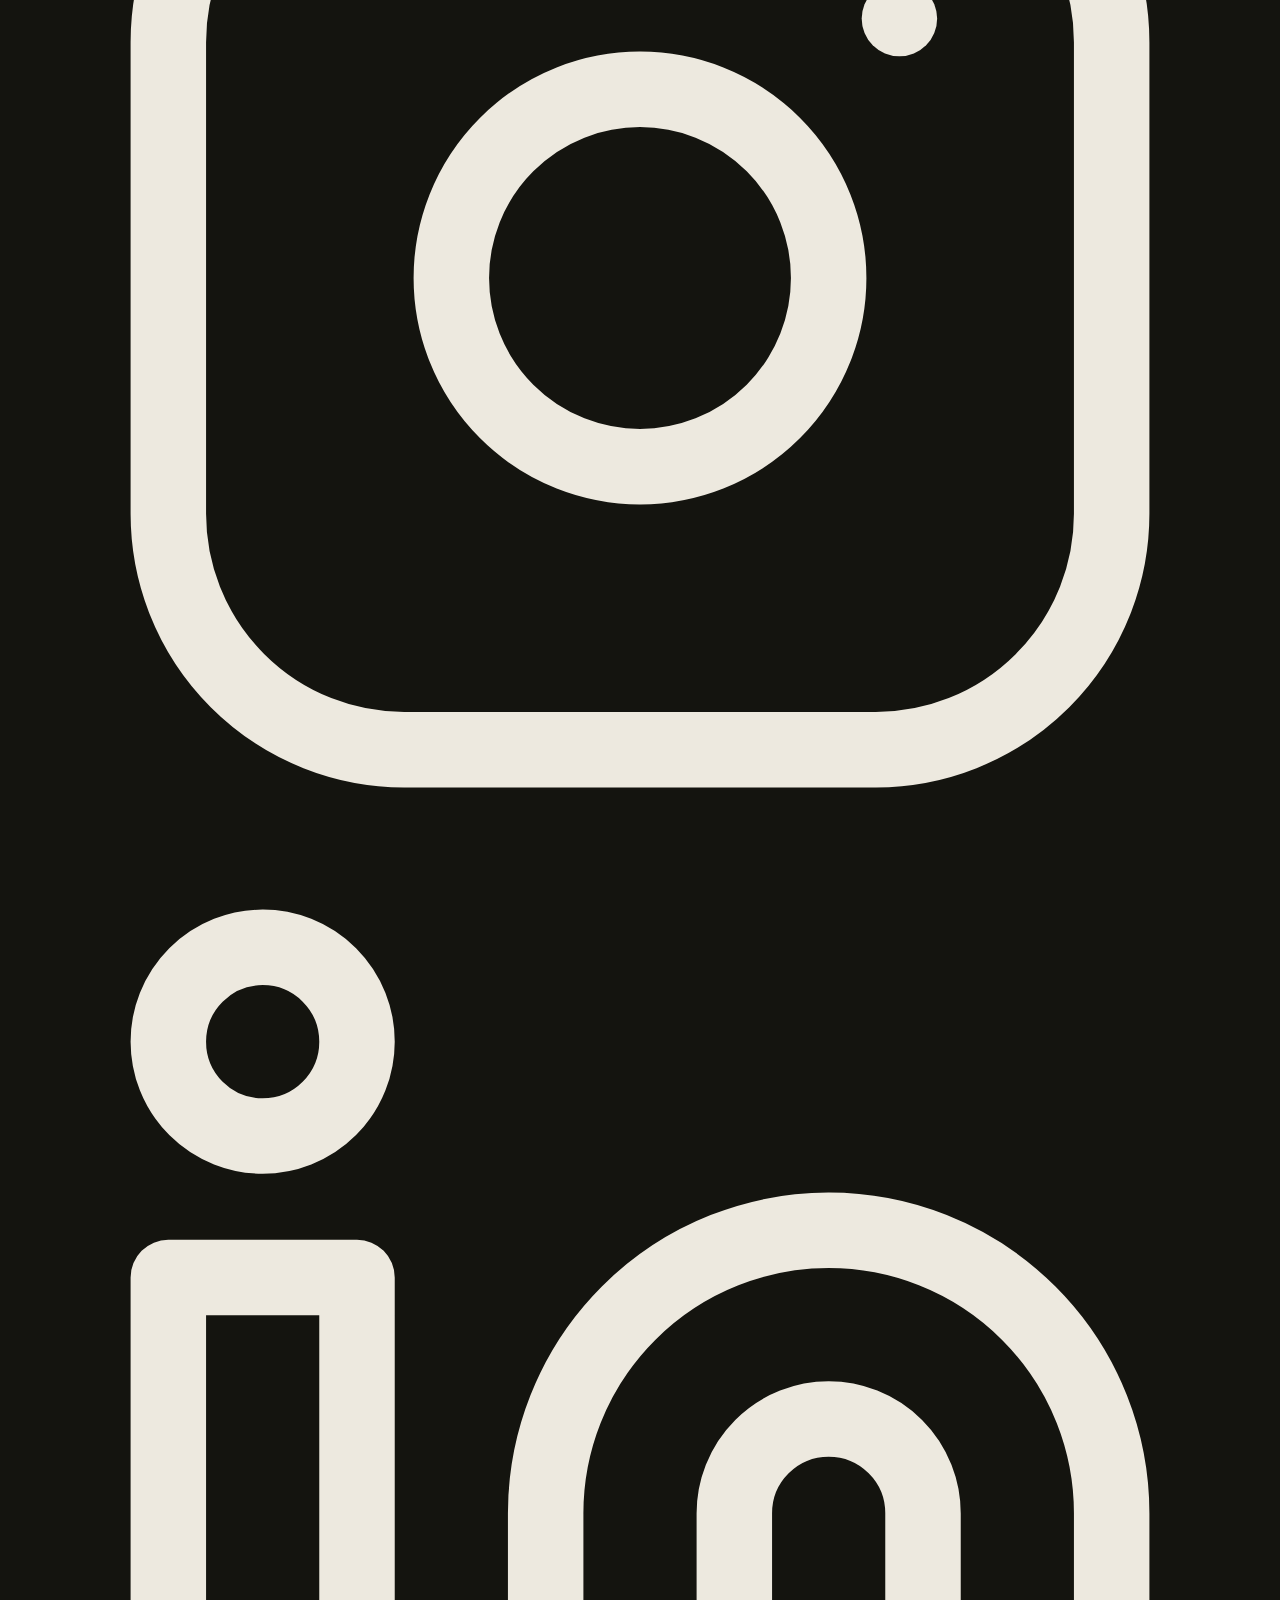
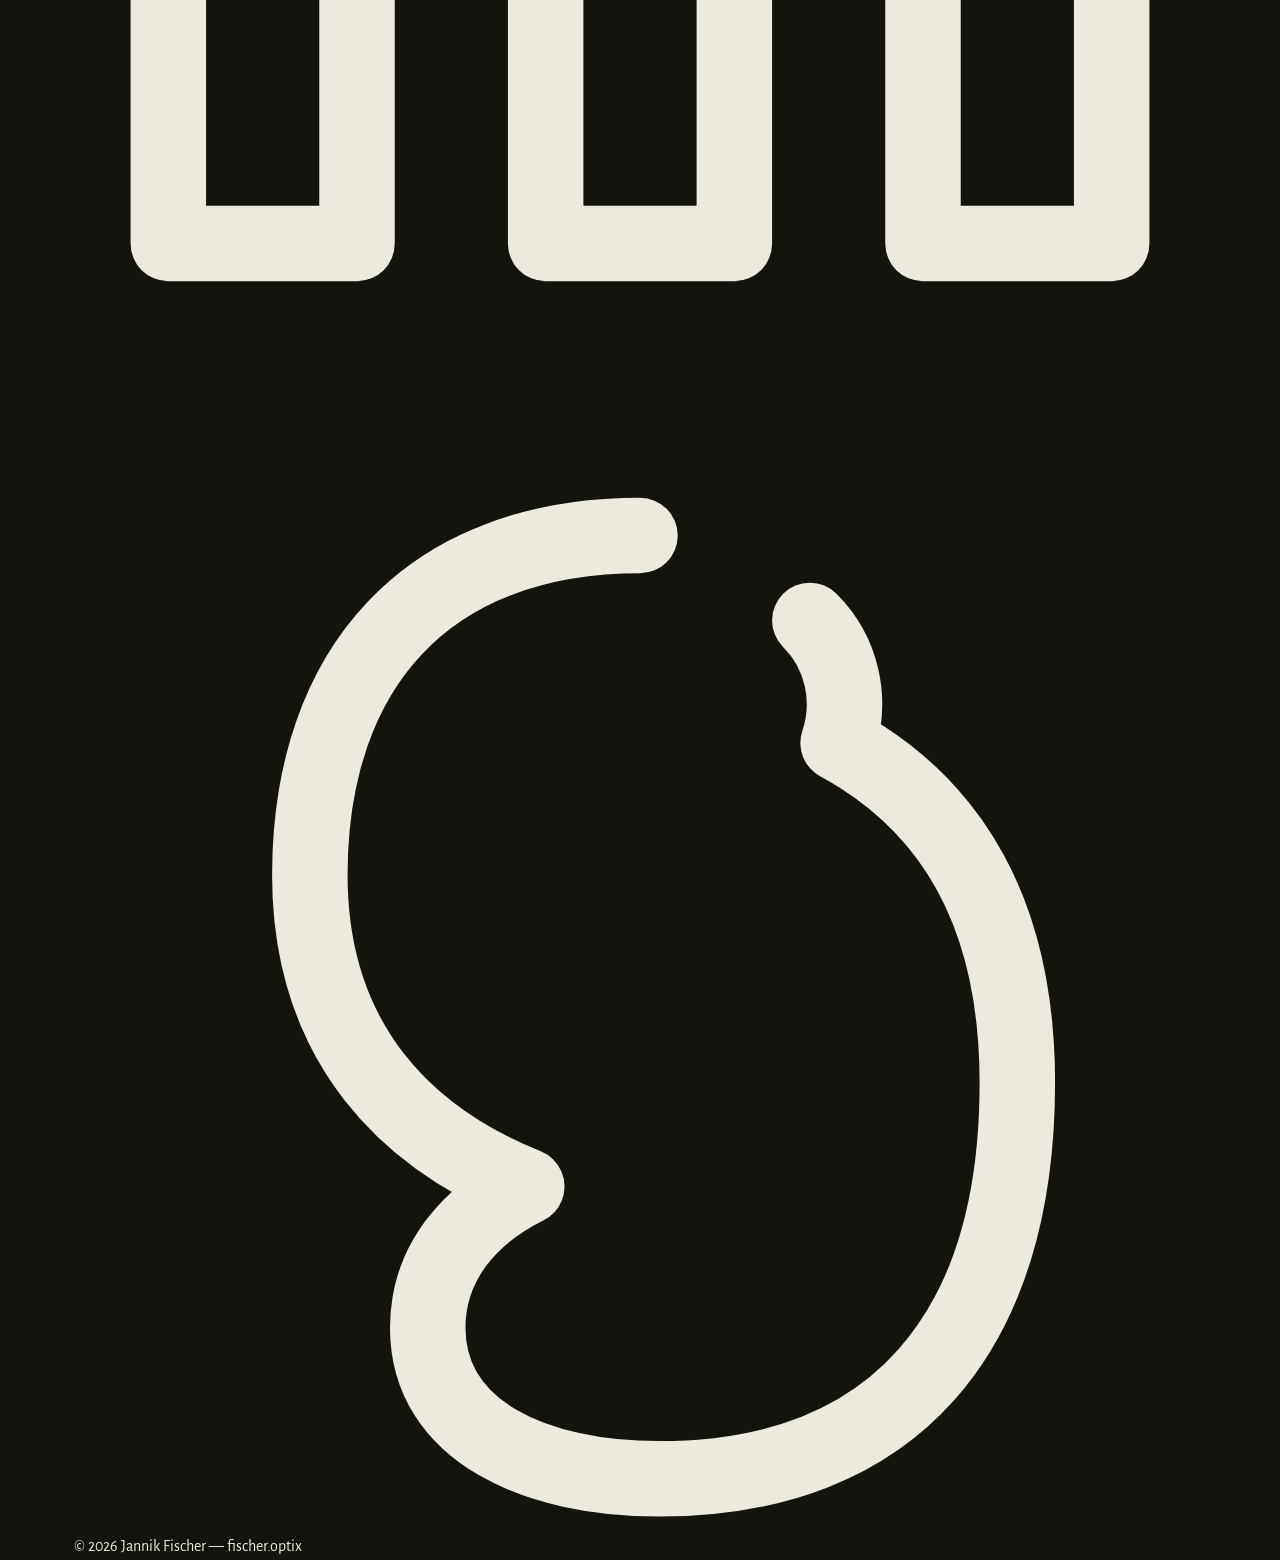
==== commit e0fb88eb: "Add files via upload" ====
--- a/index.html
+++ b/index.html
@@ -45,39 +45,6 @@
         <div class="btn-row">
           <a href="arbeiten.html" class="btn">Arbeiten ansehen</a>
           <a href="kontakt.html" class="btn btn--ghost">Projekt anfragen</a>
-        </div>
-      </div>
-    </section>
-
-    <section>
-      <div class="container">
-        <div class="section-head">
-          <h2>Vorschau</h2>
-          <span class="spec-tag">Automatischer Wechsel</span>
-        </div>
-        <div class="gallery-preview">
-          <div class="gallery-preview-slide is-active">
-            <img src="images/amsterdam-koeniglicher-palast.jpg" alt="Innenraum des Königlichen Palasts Amsterdam">
-            <a class="gallery-preview-caption" href="arbeiten.html#architektur">Architektur — ƒ/11</a>
-          </div>
-          <div class="gallery-preview-slide">
-            <img src="images/street-rheinkirmes-02.jpg" alt="Düsseldorf Rheinkirmes, Riesenrad in der Dämmerung">
-            <a class="gallery-preview-caption" href="arbeiten.html#street">Street — ƒ/4</a>
-          </div>
-          <div class="gallery-preview-slide">
-            <img src="images/event-blackbirds-toys2masters-02.jpg" alt="Band blackbirds live beim Toys2Masters">
-            <a class="gallery-preview-caption" href="arbeiten.html#event">Event — ƒ/1.8</a>
-          </div>
-          <div class="gallery-preview-slide">
-            <img src="images/cars-spa-ferrari-296-gt3-777.jpg" alt="Ferrari 296 GT3 von Olimp Racing in Spa-Francorchamps">
-            <a class="gallery-preview-caption" href="arbeiten.html#cars">Cars — ƒ/2.8</a>
-          </div>
-        </div>
-        <div class="gallery-preview-dots" role="tablist" aria-label="Galerie-Vorschau">
-          <button class="is-active" aria-label="Architektur anzeigen"></button>
-          <button aria-label="Street anzeigen"></button>
-          <button aria-label="Event anzeigen"></button>
-          <button aria-label="Cars anzeigen"></button>
         </div>
       </div>
     </section>
--- a/css/style.css
+++ b/css/style.css
@@ -598,61 +598,6 @@
 /* ============================================
    Gallery preview (homepage)
    ============================================ */
-.gallery-preview {
-  position: relative;
-  aspect-ratio: 16 / 9;
-  overflow: hidden;
-  border: 1px solid var(--color-line);
-  background: var(--color-bg-alt);
-}
-.gallery-preview-slide {
-  position: absolute;
-  inset: 0;
-  opacity: 0;
-  transition: opacity 1s ease;
-}
-.gallery-preview-slide.is-active { opacity: 1; z-index: 1; }
-.gallery-preview-slide img {
-  width: 100%;
-  height: 100%;
-  object-fit: cover;
-  display: block;
-}
-.gallery-preview-caption {
-  position: absolute;
-  z-index: 2;
-  bottom: 18px;
-  left: 18px;
-  font-family: var(--font-mono);
-  font-size: 12px;
-  letter-spacing: 0.08em;
-  text-transform: uppercase;
-  color: var(--color-fg);
-  background: rgba(20, 20, 15, 0.72);
-  padding: 7px 12px;
-}
-.gallery-preview-caption:hover { color: var(--color-accent); }
-.gallery-preview-dots {
-  display: flex;
-  gap: 10px;
-  justify-content: center;
-  margin-top: 18px;
-}
-.gallery-preview-dots button {
-  width: 9px;
-  height: 9px;
-  border-radius: 50%;
-  border: 1px solid var(--color-fg-faint);
-  background: transparent;
-  padding: 0;
-  cursor: pointer;
-  transition: background 0.2s ease, border-color 0.2s ease;
-}
-.gallery-preview-dots button.is-active {
-  background: var(--color-accent);
-  border-color: var(--color-accent);
-}
-
 /* ============================================
    CTA band
    ============================================ */
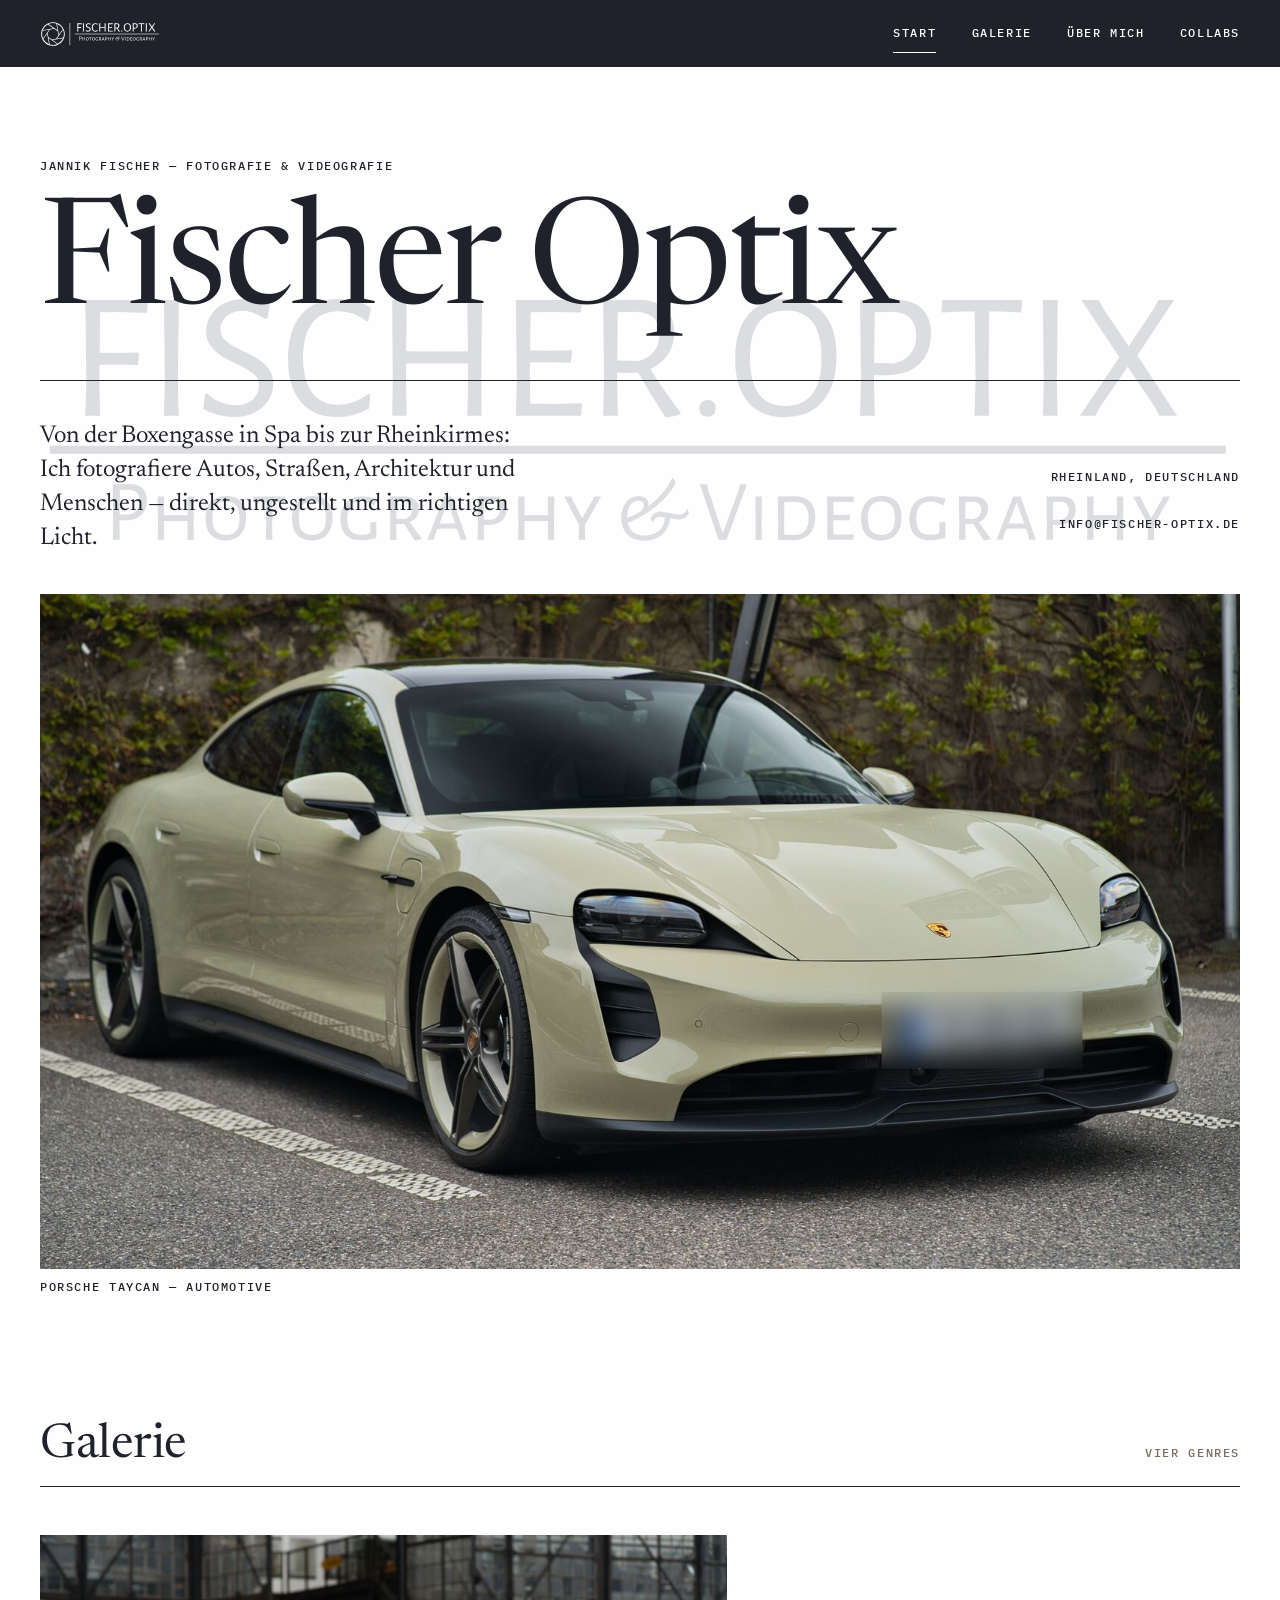
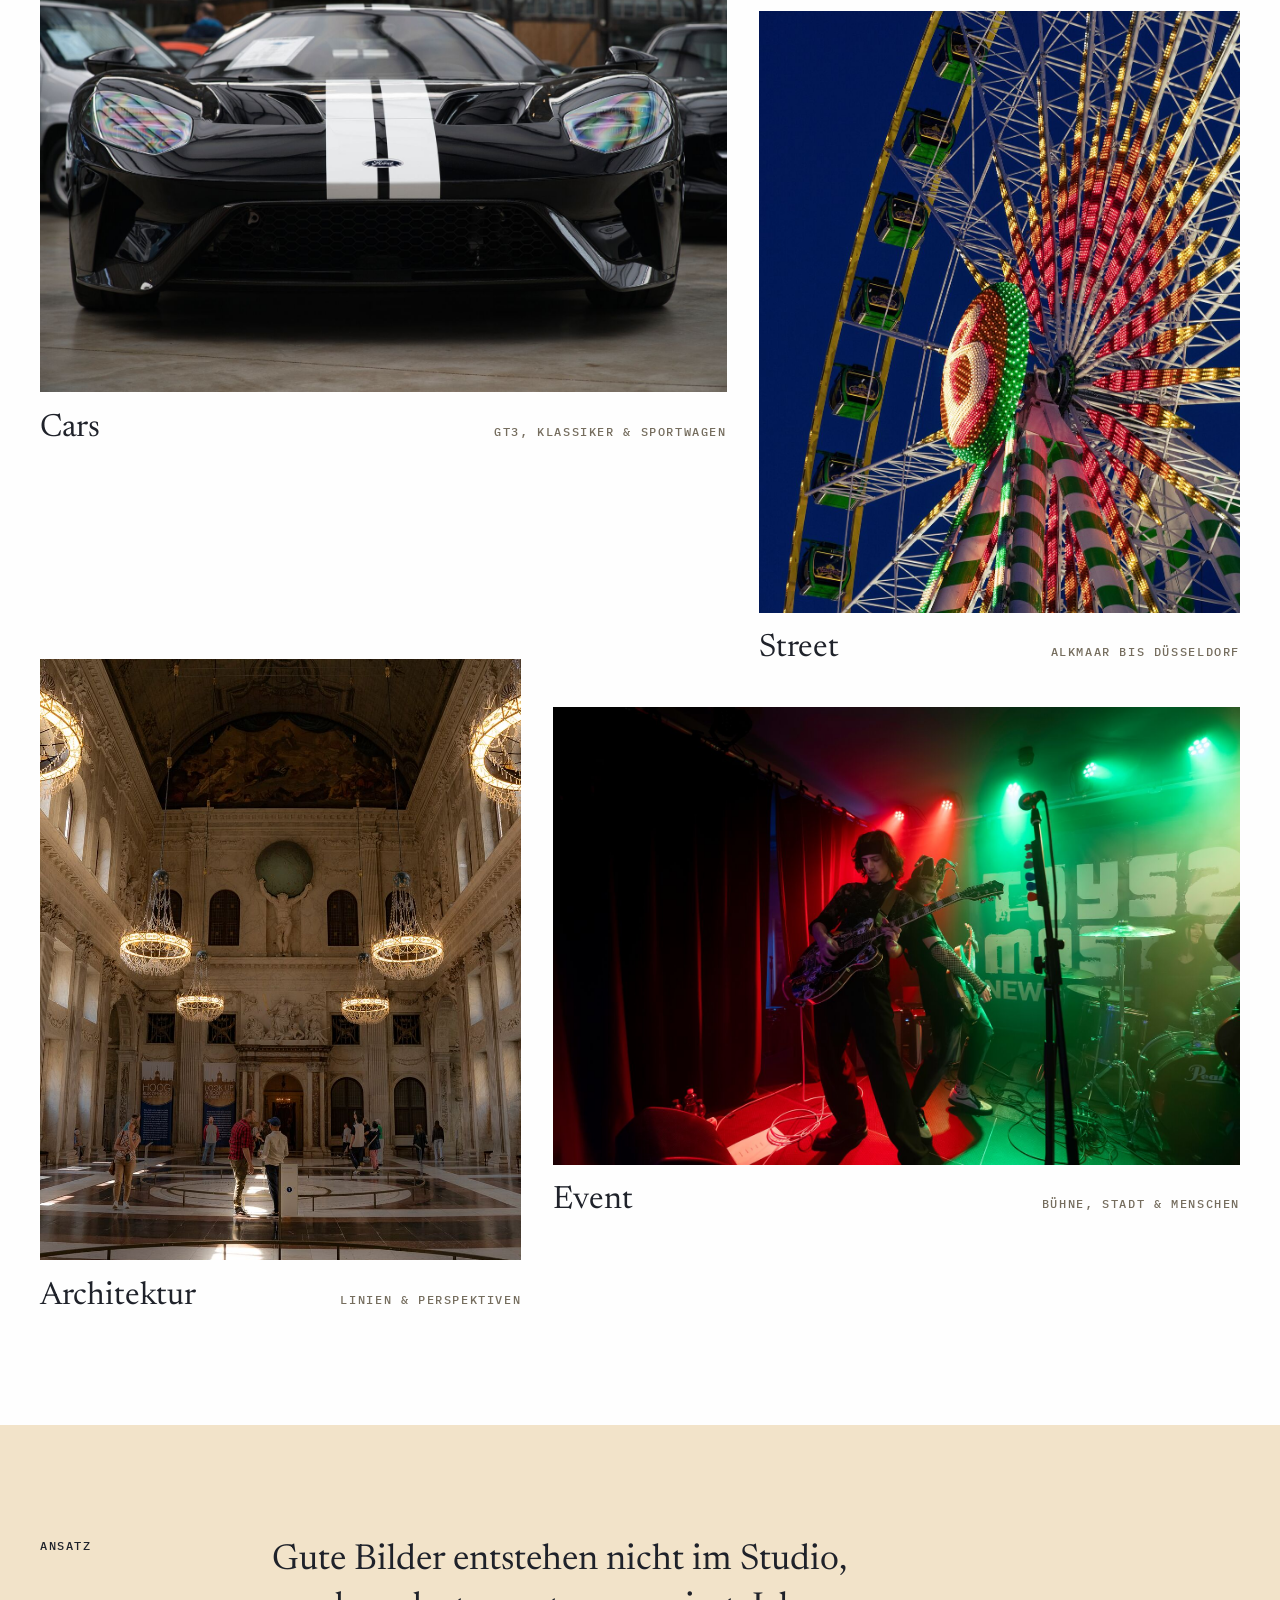
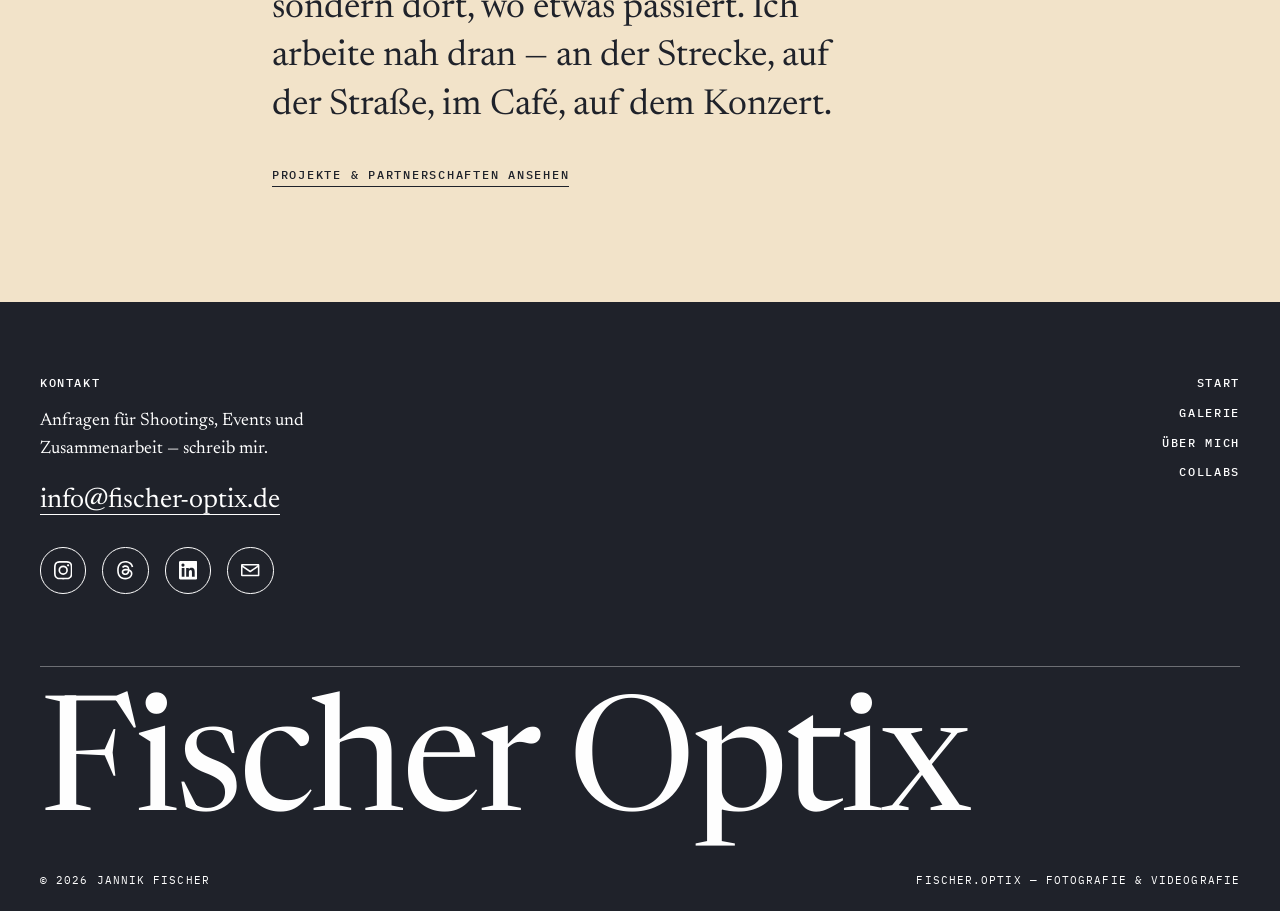
==== commit 90acd666: "Add files via upload" ====
--- a/index.html
+++ b/index.html
@@ -1,127 +1,160 @@
-<!doctype html>
+<!DOCTYPE html>
 <html lang="de">
 <head>
   <meta charset="utf-8">
   <meta name="viewport" content="width=device-width, initial-scale=1">
-  <title>fischer.optix — Fotografie von Jannik Fischer</title>
-  <meta name="description" content="fischer.optix — Fotografie von Jannik Fischer: Event, Architektur, Street und Cars.">
+  <title>Fischer Optix — Fotografie &amp; Videografie | Jannik Fischer</title>
+  <meta name="description" content="Fischer Optix — Fotografie und Videografie von Jannik Fischer. Cars, Street, Architektur und Events, von der Boxengasse in Spa bis zur Rheinkirmes.">
   <link rel="preconnect" href="https://fonts.googleapis.com">
   <link rel="preconnect" href="https://fonts.gstatic.com" crossorigin>
-  <link href="https://fonts.googleapis.com/css2?family=Alegreya+Sans:ital,wght@0,100;0,300;0,400;0,500;0,700;0,800;0,900;1,400&family=IBM+Plex+Mono:wght@400;500&display=swap" rel="stylesheet">
+  <link href="https://fonts.googleapis.com/css2?family=IBM+Plex+Mono:wght@400;500&family=Newsreader:ital,opsz,wght@0,6..72,400;0,6..72,500;1,6..72,400&display=swap" rel="stylesheet">
   <link rel="stylesheet" href="css/style.css">
 </head>
 <body>
 
   <header class="site-header">
-    <div class="container">
-      <a href="index.html" class="brand">
-        <img class="brand-logo" src="images/logo.svg" alt="fischer.optix">
-        <span class="brand-text">
-          <span class="brand-tag">Event · Architektur · Street</span>
-        </span>
+    <div class="site-header__inner">
+      <a class="site-header__logo" href="index.html" aria-label="Fischer Optix — zur Startseite">
+        <img src="assets/logo/fischer-optix-white.svg" alt="Fischer Optix — Photography &amp; Videography">
       </a>
-      <button class="nav-toggle" aria-expanded="false" aria-controls="site-nav">
-        <span class="bars" aria-hidden="true"></span> Menü
+      <button class="nav-toggle" type="button" aria-expanded="false" aria-controls="site-nav" aria-label="Menü öffnen">
+        <span></span><span></span><span></span>
       </button>
-      <nav class="site-nav" id="site-nav">
-        <ul>
-          <li><a href="index.html" aria-current="page">Start</a></li>
-          <li><a href="arbeiten.html">Arbeiten</a></li>
-          <li><a href="projekte.html">Projekte</a></li>
-          <li><a href="ueber-mich.html">Über mich</a></li>
-          <li><a href="kontakt.html">Kontakt</a></li>
-        </ul>
+      <nav class="site-nav" id="site-nav" aria-label="Hauptnavigation">
+        <a href="index.html" aria-current="page">Start</a>
+        <a href="gallery.html">Galerie</a>
+        <a href="about.html">Über mich</a>
+        <a href="collabs.html">Collabs</a>
       </nav>
     </div>
   </header>
 
+  <div class="bg-wordmark" aria-hidden="true">
+    <img src="assets/logo/fischer-optix-wordmark-grey.svg" alt="">
+  </div>
+
   <main>
-    <section class="hero">
-      <img class="brand-logo brand-logo--ghost" src="images/logo.svg" alt="" aria-hidden="true">
-      <div class="container">
-        <span class="eyebrow">fischer.optix — Fotografie</span>
-        <h1>Schärfe.<br>Licht.<br>Moment.</h1>
-        <p class="lede">Jannik Fischer fotografiert Events, Architektur, Straßenszenen, Fahrzeuge und Landschaften — mit Blick fürs Licht und fürs Detail.</p>
-        <div class="btn-row">
-          <a href="arbeiten.html" class="btn">Arbeiten ansehen</a>
-          <a href="kontakt.html" class="btn btn--ghost">Projekt anfragen</a>
+
+    <section class="hero wrap">
+      <p class="label">Jannik Fischer — Fotografie &amp; Videografie</p>
+      <h1 class="wordmark hero__title">Fischer Optix</h1>
+      <div class="hero__row">
+        <p>Von der Boxengasse in Spa bis zur Rheinkirmes: Ich fotografiere Autos, Straßen, Architektur und Menschen — direkt, ungestellt und im richtigen Licht.</p>
+        <div class="hero__meta">
+          <span class="label">Rheinland, Deutschland</span>
+          <span class="label"><a href="mailto:info@fischer-optix.de" style="text-decoration:none">info@fischer-optix.de</a></span>
+        </div>
+      </div>
+      <figure class="hero__figure reveal">
+        <img src="assets/img/car/cars-porsche-taycan.jpg" alt="Porsche Taycan in der Stadt bei Nacht" fetchpriority="high">
+        <figcaption class="label">Porsche Taycan — Automotive</figcaption>
+      </figure>
+    </section>
+
+    <section class="section wrap" aria-labelledby="genres-heading">
+      <div class="section-head">
+        <h2 id="genres-heading">Galerie</h2>
+        <span class="label">Vier Genres</span>
+      </div>
+      <div class="genres">
+        <a class="genre-card reveal" href="gallery.html#cars">
+          <div class="genre-card__frame">
+            <img src="assets/img/car/cars-ford-gt.jpg" alt="Ford GT" loading="lazy">
+          </div>
+          <div class="genre-card__row">
+            <h3>Cars</h3>
+            <span class="label">GT3, Klassiker &amp; Sportwagen</span>
+          </div>
+        </a>
+        <a class="genre-card reveal" href="gallery.html#street">
+          <div class="genre-card__frame">
+            <img src="assets/img/street/street-duesseldorf-kreuzherrenkirche.jpg" alt="Riesenrad in der Abenddämmerung auf der Rheinkirmes in Düsseldorf" loading="lazy">
+          </div>
+          <div class="genre-card__row">
+            <h3>Street</h3>
+            <span class="label">Alkmaar bis Düsseldorf</span>
+          </div>
+        </a>
+        <a class="genre-card reveal" href="gallery.html#architektur">
+          <div class="genre-card__frame">
+            <img src="assets/img/architecture/amsterdam-koeniglicher-palast.jpg" alt="Königlicher Palast in Amsterdam" loading="lazy">
+          </div>
+          <div class="genre-card__row">
+            <h3>Architektur</h3>
+            <span class="label">Linien &amp; Perspektiven</span>
+          </div>
+        </a>
+        <a class="genre-card reveal" href="gallery.html#event">
+          <div class="genre-card__frame">
+            <img src="assets/img/event/event-blackbirds-toys2masters-01.jpg" alt="Blackbirds live beim Toys2Masters-Bandcontest" loading="lazy">
+          </div>
+          <div class="genre-card__row">
+            <h3>Event</h3>
+            <span class="label">Bühne, Stadt &amp; Menschen</span>
+          </div>
+        </a>
+      </div>
+    </section>
+
+    <section class="statement">
+      <div class="statement__inner wrap">
+        <span class="label">Ansatz</span>
+        <div>
+          <p class="reveal">Gute Bilder entstehen nicht im Studio, sondern dort, wo etwas passiert. Ich arbeite nah dran — an der Strecke, auf der Straße, im Café, auf dem Konzert.</p>
+          <div class="cta-line reveal">
+            <a href="collabs.html">Projekte &amp; Partnerschaften ansehen</a>
+          </div>
         </div>
       </div>
     </section>
 
-    <section>
-      <div class="container">
-        <div class="section-head">
-          <h2>Genres</h2>
-          <span class="spec-tag">4 Kategorien</span>
-        </div>
-        <div class="genre-grid">
-          <a class="genre-card reveal" href="arbeiten.html#event" data-preview='["images/event-karl-lauterbach-csd-koeln.jpg","images/event-ness-csd-koeln.jpg","images/event-blackbirds-toys2masters-01.jpg","images/event-blackbirds-toys2masters-02.jpg","images/event-blackbirds-toys2masters-03.jpg","images/event-studentstation-hamm-01.jpg","images/event-studentstation-hamm-02.jpg"]'>
-            <span class="genre-card-media" aria-hidden="true"></span>
-            <span class="name">Event</span>
-            <span class="spec-tag">ƒ/1.8 <em>·</em> Low Light</span>
-          </a>
-          <a class="genre-card reveal" href="arbeiten.html#architektur" data-preview='["images/amsterdam-koeniglicher-palast.jpg","images/duesseldorf-rheinkniebruecke.jpg"]'>
-            <span class="genre-card-media" aria-hidden="true"></span>
-            <span class="name">Architektur</span>
-            <span class="spec-tag">ƒ/11 <em>·</em> Tilt-Shift</span>
-          </a>
-          <a class="genre-card reveal" href="arbeiten.html#street" data-preview='["images/street-duesseldorf-kreuzherrenkirche.jpg","images/street-linie-3.jpg","images/street-rheinkirmes-01.jpg","images/street-rheinkirmes-02.jpg","images/street-alkmaar-01.jpg","images/street-alkmaar-02.jpg"]'>
-            <span class="genre-card-media" aria-hidden="true"></span>
-            <span class="name">Street</span>
-            <span class="spec-tag">ƒ/4 <em>·</em> 35mm</span>
-          </a>
-          <a class="genre-card reveal" href="arbeiten.html#cars" data-preview='["images/cars-ford-gt.jpg","images/cars-toyota-mr2.jpg","images/cars-porsche-taycan.jpg","images/cars-spa-ferrari-296-gt3-777.jpg","images/cars-spa-ferrari-296-gt3-25.jpg","images/cars-spa-mclaren-720s-gt3-88.jpg","images/cars-spa-porsche-911-gt3r-911.jpg"]'>
-            <span class="genre-card-media" aria-hidden="true"></span>
-            <span class="name">Cars</span>
-            <span class="spec-tag">ƒ/2.8 <em>·</em> Bewegung</span>
-          </a>
-        </div>
-      </div>
-    </section>
-
-    <section>
-      <div class="container">
-        <div class="section-head">
-          <h2>Zusammenarbeit</h2>
-          <span class="spec-tag">Ausgewählte Projekte</span>
-        </div>
-        <ul class="footer-links reveal" style="gap: 28px; font-size: 13px;">
-          <li>Kunstlicht</li>
-          <li>PLANCONCEPT Architekten GmbH</li>
-          <li>Café Bruncherei</li>
-          <li>sounds noire</li>
-        </ul>
-        <div class="btn-row" style="margin-top: 28px;">
-          <a href="projekte.html" class="btn btn--ghost">Alle Projekte ansehen</a>
-        </div>
-      </div>
-    </section>
-
-    <section class="cta-band">
-      <div class="container">
-        <h2>Ein Projekt im Kopf?</h2>
-        <div class="btn-row">
-          <a href="kontakt.html" class="btn">Jetzt Kontakt aufnehmen</a>
-        </div>
-      </div>
-    </section>
   </main>
 
   <footer class="site-footer">
-    <div class="container">
-      <div class="footer-row">
-        <div class="footer-links">
-          <a href="mailto:info@fischer-optix.de" class="icon-link" aria-label="E-Mail"><svg class="icon" viewBox="0 0 24 24" fill="none" stroke="currentColor" stroke-width="1.6" stroke-linecap="round" stroke-linejoin="round" aria-hidden="true"><rect x="2" y="4" width="20" height="16" rx="2"/><path d="M3 6.5l9 6 9-6"/></svg></a>
-          <a href="https://www.instagram.com/fischer.optix?igsh=MXhxdDRrNzY1bGJiaA%3D%3D&utm_source=qr" target="_blank" rel="noopener" aria-label="Instagram" class="icon-link"><svg class="icon" viewBox="0 0 24 24" fill="none" stroke="currentColor" stroke-width="1.6" stroke-linecap="round" stroke-linejoin="round" aria-hidden="true"><rect x="2" y="2" width="20" height="20" rx="5"/><circle cx="12" cy="12" r="4"/><line x1="17.5" y1="6.5" x2="17.5" y2="6.5"/></svg></a>
-          <a href="https://www.linkedin.com/in/jannik-fischer-54ba6223a" target="_blank" rel="noopener" aria-label="LinkedIn" class="icon-link"><svg class="icon" viewBox="0 0 24 24" fill="none" stroke="currentColor" stroke-width="1.6" stroke-linecap="round" stroke-linejoin="round" aria-hidden="true"><path d="M16 8a6 6 0 0 1 6 6v7h-4v-7a2 2 0 0 0-4 0v7h-4v-7a6 6 0 0 1 6-6z"/><rect x="2" y="9" width="4" height="12"/><circle cx="4" cy="4" r="2"/></svg></a>
-          <a href="https://www.threads.com/@fischer.optix?igshid=NTc4MTIwNjQ2YQ==" target="_blank" rel="noopener" aria-label="Threads" class="icon-link"><svg class="icon" viewBox="0 0 24 24" fill="none" stroke="currentColor" stroke-width="1.6" stroke-linecap="round" stroke-linejoin="round" aria-hidden="true"><path d="M12 3c-4.5 0-7 2.8-7 7.2 0 3.6 2.1 5.6 4.6 6.6-1.2.6-2.1 1.6-2.1 3 0 2.2 2.3 3.2 4.9 3.2 5 0 7.6-3.1 7.6-8.4 0-3.6-1.4-5.9-3.8-7.2.3-.9.1-1.9-.6-2.6"/></svg></a>
+    <div class="site-footer__inner wrap">
+      <div class="footer-grid">
+        <div class="footer-contact">
+          <span class="label">Kontakt</span>
+          <p>Anfragen für Shootings, Events und Zusammenarbeit — schreib mir.</p>
+          <a class="mail" href="mailto:info@fischer-optix.de">info@fischer-optix.de</a>
+          <ul class="socials">
+            <li>
+              <a href="https://www.instagram.com/fischer.optix" target="_blank" rel="noopener" aria-label="Instagram — fischer.optix">
+                <svg viewBox="0 0 24 24" aria-hidden="true"><path d="M12 2.2c3.2 0 3.58 0 4.85.07 1.17.05 1.8.25 2.23.41.56.22.96.48 1.38.9.42.42.68.82.9 1.38.16.42.36 1.06.41 2.23.06 1.27.07 1.65.07 4.85s0 3.58-.07 4.85c-.05 1.17-.25 1.8-.41 2.23-.22.56-.48.96-.9 1.38-.42.42-.82.68-1.38.9-.42.16-1.06.36-2.23.41-1.27.06-1.65.07-4.85.07s-3.58 0-4.85-.07c-1.17-.05-1.8-.25-2.23-.41a3.7 3.7 0 0 1-1.38-.9 3.7 3.7 0 0 1-.9-1.38c-.16-.42-.36-1.06-.41-2.23C2.2 15.58 2.2 15.2 2.2 12s0-3.58.07-4.85c.05-1.17.25-1.8.41-2.23.22-.56.48-.96.9-1.38.42-.42.82-.68 1.38-.9.42-.16 1.06-.36 2.23-.41C8.42 2.2 8.8 2.2 12 2.2M12 0C8.74 0 8.33.01 7.05.07 5.78.13 4.9.33 4.14.63a5.9 5.9 0 0 0-2.13 1.38A5.9 5.9 0 0 0 .63 4.14C.33 4.9.13 5.78.07 7.05.01 8.33 0 8.74 0 12s.01 3.67.07 4.95c.06 1.27.26 2.15.56 2.91.31.8.72 1.47 1.38 2.13a5.9 5.9 0 0 0 2.13 1.38c.76.3 1.64.5 2.91.56C8.33 23.99 8.74 24 12 24s3.67-.01 4.95-.07c1.27-.06 2.15-.26 2.91-.56a5.9 5.9 0 0 0 2.13-1.38 5.9 5.9 0 0 0 1.38-2.13c.3-.76.5-1.64.56-2.91.06-1.28.07-1.69.07-4.95s-.01-3.67-.07-4.95c-.06-1.27-.26-2.15-.56-2.91a5.9 5.9 0 0 0-1.38-2.13A5.9 5.9 0 0 0 19.86.63c-.76-.3-1.64-.5-2.91-.56C15.67.01 15.26 0 12 0zm0 5.84a6.16 6.16 0 1 0 0 12.32 6.16 6.16 0 0 0 0-12.32zM12 16a4 4 0 1 1 0-8 4 4 0 0 1 0 8zm7.85-10.4a1.44 1.44 0 1 1-2.88 0 1.44 1.44 0 0 1 2.88 0z"/></svg>
+              </a>
+            </li>
+            <li>
+              <a href="https://www.threads.com/@fischer.optix" target="_blank" rel="noopener" aria-label="Threads — fischer.optix">
+                <svg viewBox="0 0 24 24" aria-hidden="true"><path d="M12.186 24h-.007c-3.581-.024-6.334-1.205-8.184-3.509C2.35 18.44 1.5 15.586 1.472 12.01v-.017c.03-3.579.879-6.43 2.525-8.482C5.845 1.205 8.6.024 12.18 0h.014c2.746.02 5.043.725 6.826 2.098 1.677 1.29 2.858 3.13 3.509 5.467l-2.04.569c-1.104-3.96-3.898-5.984-8.304-6.015-2.91.022-5.11.936-6.54 2.717C4.307 6.504 3.616 8.914 3.589 12c.027 3.086.718 5.496 2.057 7.164 1.43 1.783 3.631 2.698 6.54 2.717 2.623-.02 4.358-.631 5.8-2.045 1.647-1.613 1.618-3.593 1.09-4.798-.31-.71-.873-1.3-1.634-1.75-.192 1.352-.622 2.446-1.284 3.272-.886 1.102-2.14 1.704-3.73 1.79-1.202.065-2.361-.218-3.259-.801-1.063-.689-1.685-1.74-1.752-2.964-.065-1.19.408-2.285 1.33-3.082.88-.76 2.119-1.207 3.583-1.291a13.853 13.853 0 0 1 3.02.142c-.126-.742-.375-1.332-.75-1.757-.513-.586-1.308-.883-2.359-.89h-.029c-.844 0-1.992.232-2.721 1.32L7.734 7.847c.98-1.454 2.568-2.256 4.478-2.256h.044c3.194.02 5.097 1.975 5.287 5.388.108.046.216.094.321.142 1.49.7 2.58 1.761 3.154 3.07.797 1.82.871 4.79-1.548 7.158-1.85 1.81-4.094 2.628-7.277 2.65h-.007zm1.003-11.69c-.242 0-.487.007-.739.021-1.836.103-2.98.946-2.916 2.143.067 1.256 1.452 1.839 2.784 1.767 1.224-.065 2.818-.543 3.086-3.71a10.5 10.5 0 0 0-2.215-.221z"/></svg>
+              </a>
+            </li>
+            <li>
+              <a href="https://www.linkedin.com/in/jannik-fischer-54ba6223a" target="_blank" rel="noopener" aria-label="LinkedIn — Jannik Fischer">
+                <svg viewBox="0 0 24 24" aria-hidden="true"><path d="M20.45 20.45h-3.56v-5.57c0-1.33-.02-3.04-1.85-3.04-1.85 0-2.14 1.45-2.14 2.94v5.67H9.35V9h3.42v1.56h.05c.48-.9 1.64-1.85 3.37-1.85 3.6 0 4.27 2.37 4.27 5.46v6.28zM5.34 7.43a2.07 2.07 0 1 1 0-4.13 2.07 2.07 0 0 1 0 4.13zM7.12 20.45H3.55V9h3.57v11.45zM22.22 0H1.77C.79 0 0 .77 0 1.73v20.54C0 23.22.79 24 1.77 24h20.45c.98 0 1.78-.78 1.78-1.73V1.73C24 .77 23.2 0 22.22 0z"/></svg>
+              </a>
+            </li>
+            <li>
+              <a href="mailto:info@fischer-optix.de" aria-label="E-Mail an info@fischer-optix.de">
+                <svg viewBox="0 0 24 24" aria-hidden="true"><path d="M1.5 4h21c.83 0 1.5.67 1.5 1.5v13c0 .83-.67 1.5-1.5 1.5h-21A1.5 1.5 0 0 1 0 18.5v-13C0 4.67.67 4 1.5 4zM12 12.56 21.7 6H2.3L12 12.56zM2 8.24V18h20V8.24l-9.44 6.39a1 1 0 0 1-1.12 0L2 8.24z"/></svg>
+              </a>
+            </li>
+          </ul>
         </div>
-        <div class="footer-fine">© 2026 Jannik Fischer — fischer.optix</div>
+        <nav class="footer-nav" aria-label="Fußzeilen-Navigation">
+          <a href="index.html">Start</a>
+          <a href="gallery.html">Galerie</a>
+          <a href="about.html">Über mich</a>
+          <a href="collabs.html">Collabs</a>
+        </nav>
+      </div>
+      <p class="footer-wordmark" aria-hidden="true">Fischer Optix</p>
+      <div class="footer-legal">
+        <span>&copy; 2026 Jannik Fischer</span>
+        <span>fischer.optix — Fotografie &amp; Videografie</span>
       </div>
     </div>
   </footer>
 
-  <script src="js/main.js"></script>
+  <script src="js/main.js?v=3"></script>
 </body>
 </html>
--- a/css/style.css
+++ b/css/style.css
@@ -1,639 +1,948 @@
-/* ============================================
-   FISCHER OPTIX — Stylesheet
-   Design tokens
-   ============================================ */
+/* ============================================================
+   fischer.optix — Design System
+   Palette + Rhythmus nach Editorial-Referenz (Kinn Collective)
+   ============================================================ */
+
 :root {
-  --color-bg: #14140f;
-  --color-bg-alt: #1c1c16;
-  --color-bg-raised: #232219;
-  --color-fg: #ede9df;
-  --color-fg-dim: #a8a495;
-  --color-fg-faint: #6f6c60;
-  --color-accent: #c8a24a;
-  --color-accent-dim: #8a723a;
-  --color-line: #35342a;
-
-  --font-display: "Alegreya Sans", -apple-system, BlinkMacSystemFont, sans-serif;
-  --font-body: "Alegreya Sans", -apple-system, BlinkMacSystemFont, sans-serif;
-  --font-mono: "IBM Plex Mono", "SFMono-Regular", Consolas, monospace;
-
-  --container: 1180px;
-  --gutter: 24px;
-}
-
-/* ============================================
-   Reset
-   ============================================ */
-*, *::before, *::after { box-sizing: border-box; }
-html { scroll-behavior: smooth; }
-@media (prefers-reduced-motion: reduce) {
-  html { scroll-behavior: auto; }
-  *, *::before, *::after { animation-duration: 0.01ms !important; transition-duration: 0.01ms !important; }
-}
+  --black: #1f222a;
+  --white: #fefefe;
+  --beige: #f2e3c9;
+  --light-grey: #d9d2c3;
+  --dark-grey: #3b2f1c;
+  --accent: #e18522;
+  --font-serif: "Newsreader", "Times New Roman", serif;
+  --font-mono: "IBM Plex Mono", "Courier New", monospace;
+  --easing: cubic-bezier(0.22, 0.61, 0.36, 1);
+  --max-width: 106rem;
+  --pad: clamp(1.1rem, 4vw, 2.5rem);
+  --header-h: 4.2rem;
+}
+
+*,
+*::before,
+*::after {
+  box-sizing: border-box;
+  margin: 0;
+}
+
+html {
+  scroll-behavior: smooth;
+  scroll-padding-top: calc(var(--header-h) + 1rem);
+  -webkit-font-smoothing: antialiased;
+  text-size-adjust: 100%;
+}
+
 body {
-  margin: 0;
-  background: var(--color-bg);
-  color: var(--color-fg);
-  font-family: var(--font-body);
-  font-size: 16px;
-  line-height: 1.6;
-  -webkit-font-smoothing: antialiased;
-}
-img { max-width: 100%; display: block; }
-a { color: inherit; text-decoration: none; }
-ul { list-style: none; margin: 0; padding: 0; }
-h1, h2, h3, h4 { margin: 0; font-family: var(--font-display); font-weight: 800; text-transform: uppercase; letter-spacing: 0.01em; }
-p { margin: 0; }
-button { font-family: inherit; }
-
-.container {
-  max-width: var(--container);
-  margin: 0 auto;
-  padding: 0 var(--gutter);
-}
-
-a:focus-visible, button:focus-visible {
-  outline: 2px solid var(--color-accent);
+  font-family: var(--font-serif);
+  font-optical-sizing: auto;
+  font-size: 1.125rem;
+  line-height: 1.55;
+  color: var(--black);
+  background-color: var(--white);
+}
+
+::selection {
+  background-color: #f4f4f4;
+  color: #ff4d00;
+}
+
+img {
+  max-width: 100%;
+  height: auto;
+  display: block;
+}
+
+a {
+  color: inherit;
+}
+
+:focus-visible {
+  outline: 2px solid var(--accent);
   outline-offset: 3px;
 }
 
-/* ============================================
-   Brand logo
-   ============================================ */
-.brand-logo {
-  height: 30px;
-  width: auto;
-  display: block;
-  transition: transform 0.5s cubic-bezier(.2,.8,.2,1);
-}
-a.brand:hover .brand-logo {
-  transform: rotate(-6deg) scale(1.06);
-}
-.brand-logo--ghost {
-  position: absolute;
-  height: 420px;
-  width: auto;
-  opacity: 0.05;
-  top: -80px;
-  right: -60px;
+.wrap {
+  max-width: var(--max-width);
+  margin-inline: auto;
+  padding-inline: var(--pad);
+}
+
+/* ---------- Mono-Labels ---------- */
+
+.label {
+  font-family: var(--font-mono);
+  font-size: 0.72rem;
+  font-weight: 500;
+  letter-spacing: 0.14em;
+  text-transform: uppercase;
+}
+
+/* ---------- Hintergrund-Wortmark (Startseite) ---------- */
+
+.bg-wordmark {
+  position: fixed;
+  top: 50%;
+  left: 50%;
+  transform: translate(-50%, -50%);
+  width: min(94vw, 130rem);
+  z-index: 0;
   pointer-events: none;
-}
-
-/* ============================================
-   Header / Nav
-   ============================================ */
+  opacity: 0.4;
+  transition: opacity 0.2s linear;
+}
+
+.bg-wordmark img {
+  width: 100%;
+  height: auto;
+}
+
+main,
+.site-footer {
+  position: relative;
+  z-index: 1;
+}
+
+/* ---------- Header ---------- */
+
 .site-header {
   position: sticky;
   top: 0;
-  z-index: 40;
-  background: rgba(20, 20, 15, 0.88);
-  backdrop-filter: blur(6px);
-  border-bottom: 1px solid var(--color-line);
-}
-.site-header .container {
+  z-index: 50;
+  background-color: var(--black);
+  color: var(--white);
+}
+
+.site-header__inner {
+  max-width: var(--max-width);
+  margin-inline: auto;
+  padding-inline: var(--pad);
+  height: var(--header-h);
   display: flex;
   align-items: center;
   justify-content: space-between;
-  min-height: 76px;
-}
-.brand {
+  gap: 1rem;
+}
+
+.site-header__logo {
   display: flex;
   align-items: center;
-  gap: 12px;
-}
-.brand-text {
+  min-width: 0;
+}
+
+.site-header__logo img {
+  height: 1.5rem;
+  width: auto;
+}
+
+.site-nav {
+  display: flex;
+  align-items: center;
+  gap: clamp(1rem, 3vw, 2.2rem);
+}
+
+.site-nav a {
+  font-family: var(--font-mono);
+  font-size: 0.72rem;
+  font-weight: 500;
+  letter-spacing: 0.14em;
+  text-transform: uppercase;
+  text-decoration: none;
+  padding: 0.6rem 0;
+  border-bottom: 1px solid transparent;
+  transition: border-color 0.25s var(--easing);
+}
+
+.site-nav a:hover,
+.site-nav a[aria-current="page"] {
+  border-bottom-color: var(--white);
+}
+
+.nav-toggle {
+  display: none;
+  background: none;
+  border: none;
+  cursor: pointer;
+  padding: 0.7rem;
+  margin-right: -0.7rem;
+}
+
+.nav-toggle span {
+  display: block;
+  width: 1.4rem;
+  height: 2px;
+  background: var(--white);
+  margin: 4px 0;
+  transition: transform 0.3s var(--easing), opacity 0.3s var(--easing);
+}
+
+@media (max-width: 43em) {
+  .nav-toggle {
+    display: block;
+  }
+
+  .site-nav {
+    position: fixed;
+    inset: var(--header-h) 0 auto 0;
+    flex-direction: column;
+    align-items: flex-start;
+    gap: 0;
+    background: var(--black);
+    color: var(--white);
+    border-bottom: 1px solid rgba(254, 254, 254, 0.35);
+    padding: 0.5rem var(--pad) 1.2rem;
+    transform: translateY(-110%);
+    transition: transform 0.35s var(--easing);
+    visibility: hidden;
+  }
+
+  .site-nav.is-open {
+    transform: translateY(0);
+    visibility: visible;
+  }
+
+  .site-nav a {
+    font-size: 0.9rem;
+    padding: 0.9rem 0;
+    width: 100%;
+  }
+
+  .nav-toggle[aria-expanded="true"] span:nth-child(1) {
+    transform: translateY(6px) rotate(45deg);
+  }
+
+  .nav-toggle[aria-expanded="true"] span:nth-child(2) {
+    opacity: 0;
+  }
+
+  .nav-toggle[aria-expanded="true"] span:nth-child(3) {
+    transform: translateY(-6px) rotate(-45deg);
+  }
+}
+
+/* ---------- Riesiges Wortmark ---------- */
+
+.wordmark {
+  font-family: var(--font-serif);
+  font-weight: 400;
+  font-size: clamp(2.6rem, 11.5vw, 10.5rem);
+  line-height: 0.98;
+  letter-spacing: -0.02em;
+  text-wrap: balance;
+}
+
+/* ---------- Hero (Landing) ---------- */
+
+.hero {
+  padding-top: clamp(2.5rem, 7vw, 6rem);
+}
+
+.hero .label {
+  margin-bottom: 1.4rem;
+}
+
+.hero__title {
+  border-bottom: 1px solid var(--black);
+  padding-bottom: clamp(1.2rem, 3vw, 2.6rem);
+}
+
+.hero__row {
+  display: grid;
+  grid-template-columns: minmax(0, 7fr) minmax(0, 5fr);
+  gap: clamp(1.2rem, 3vw, 2.6rem);
+  align-items: end;
+  padding-block: clamp(1.4rem, 3vw, 2.6rem);
+}
+
+.hero__row p {
+  font-size: clamp(1.15rem, 1.9vw, 1.55rem);
+  line-height: 1.4;
+  max-width: 34ch;
+}
+
+.hero__meta {
   display: flex;
   flex-direction: column;
+  gap: 0.45rem;
+  justify-self: end;
+  text-align: right;
+}
+
+.hero__figure img {
+  width: 100%;
+  aspect-ratio: 16 / 9;
+  object-fit: cover;
+}
+
+.hero__figure figcaption {
+  padding-top: 0.6rem;
+}
+
+@media (max-width: 43em) {
+  .hero__row {
+    grid-template-columns: 1fr;
+  }
+
+  .hero__meta {
+    justify-self: start;
+    text-align: left;
+  }
+
+  .hero__figure img {
+    aspect-ratio: 4 / 3;
+  }
+}
+
+/* ---------- Abschnitte ---------- */
+
+.section {
+  padding-block: clamp(3rem, 8vw, 6.5rem);
+}
+
+.section-head {
+  display: flex;
+  align-items: baseline;
+  justify-content: space-between;
+  gap: 1rem;
+  border-bottom: 1px solid var(--black);
+  padding-bottom: 0.9rem;
+  margin-bottom: clamp(1.6rem, 4vw, 3rem);
+}
+
+.section-head h2 {
+  font-weight: 400;
+  font-size: clamp(1.8rem, 4vw, 3rem);
   line-height: 1.05;
-}
-.brand-name {
-  font-family: var(--font-display);
-  font-weight: 800;
-  font-size: 22px;
-  letter-spacing: 0.03em;
-}
-.brand-tag {
+  letter-spacing: -0.01em;
+}
+
+.section-head .label {
+  color: #756d5e;
+  flex-shrink: 0;
+}
+
+/* ---------- Genre-Preview (Landing) ---------- */
+
+.genres {
+  display: grid;
+  grid-template-columns: repeat(12, 1fr);
+  gap: clamp(1rem, 2.5vw, 2rem);
+}
+
+.genre-card {
+  text-decoration: none;
+  display: block;
+}
+
+.genre-card:nth-child(1) { grid-column: 1 / 8; }
+.genre-card:nth-child(2) { grid-column: 8 / 13; margin-top: clamp(2rem, 6vw, 5rem); }
+.genre-card:nth-child(3) { grid-column: 1 / 6; margin-top: clamp(-3rem, -4vw, -1rem); }
+.genre-card:nth-child(4) { grid-column: 6 / 13; }
+
+.genre-card__frame {
+  overflow: hidden;
+}
+
+.genre-card img {
+  width: 100%;
+  object-fit: cover;
+  transition: transform 0.6s var(--easing);
+}
+
+.genre-card:nth-child(1) img { aspect-ratio: 3 / 2; }
+.genre-card:nth-child(2) img { aspect-ratio: 4 / 5; }
+.genre-card:nth-child(3) img { aspect-ratio: 4 / 5; }
+.genre-card:nth-child(4) img { aspect-ratio: 3 / 2; }
+
+.genre-card:hover img {
+  transform: scale(1.03);
+}
+
+.genre-card__row {
+  display: flex;
+  justify-content: space-between;
+  align-items: baseline;
+  gap: 1rem;
+  padding-top: 0.7rem;
+  border-bottom: 1px solid transparent;
+}
+
+.genre-card__row h3 {
+  font-weight: 400;
+  font-size: clamp(1.4rem, 2.6vw, 2rem);
+}
+
+.genre-card__row .label {
+  color: #756d5e;
+}
+
+.genre-card:hover .genre-card__row h3 {
+  text-decoration: underline;
+  text-underline-offset: 0.2em;
+  text-decoration-thickness: 1px;
+}
+
+@media (max-width: 43em) {
+  .genre-card:nth-child(n) {
+    grid-column: 1 / -1;
+    margin-top: 0;
+  }
+}
+
+/* ---------- Statement-Block ---------- */
+
+.statement {
+  background-color: var(--beige);
+}
+
+.statement__inner {
+  padding-block: clamp(3rem, 9vw, 7rem);
+  display: grid;
+  grid-template-columns: minmax(0, 2fr) minmax(0, 10fr);
+  gap: clamp(1rem, 3vw, 2.6rem);
+}
+
+.statement p {
+  font-size: clamp(1.4rem, 2.8vw, 2.3rem);
+  line-height: 1.35;
+  max-width: 30ch;
+  text-wrap: balance;
+}
+
+.statement .cta-line {
+  margin-top: 2rem;
+}
+
+@media (max-width: 43em) {
+  .statement__inner {
+    grid-template-columns: 1fr;
+  }
+}
+
+.cta-line a {
   font-family: var(--font-mono);
-  font-size: 10px;
+  font-size: 0.78rem;
+  font-weight: 500;
+  letter-spacing: 0.14em;
+  text-transform: uppercase;
+  text-decoration: none;
+  border-bottom: 1px solid var(--black);
+  padding-bottom: 0.25rem;
+  transition: color 0.25s var(--easing), border-color 0.25s var(--easing);
+}
+
+.cta-line a:hover {
+  color: #9a5410;
+  border-color: #9a5410;
+}
+
+/* ---------- Galerie ---------- */
+
+.gallery-intro {
+  padding-top: clamp(2.5rem, 7vw, 5rem);
+}
+
+.gallery-intro p {
+  max-width: 55ch;
+  margin-top: 1.2rem;
+  font-size: 1.15rem;
+}
+
+.genre-jump {
+  display: flex;
+  flex-wrap: wrap;
+  gap: 0.6rem 1.6rem;
+  margin-top: 1.8rem;
+}
+
+.genre-jump a {
+  font-family: var(--font-mono);
+  font-size: 0.75rem;
+  font-weight: 500;
+  letter-spacing: 0.14em;
+  text-transform: uppercase;
+  text-decoration: none;
+  border-bottom: 1px solid var(--light-grey);
+  padding: 0.4rem 0;
+  transition: border-color 0.25s var(--easing);
+}
+
+.genre-jump a:hover {
+  border-bottom-color: var(--black);
+}
+
+.masonry {
+  columns: 3 260px;
+  column-gap: clamp(1rem, 2vw, 1.6rem);
+}
+
+.masonry figure {
+  break-inside: avoid;
+  margin-bottom: clamp(1rem, 2vw, 1.6rem);
+}
+
+.masonry button.frame {
+  display: block;
+  width: 100%;
+  padding: 0;
+  border: none;
+  background: none;
+  cursor: zoom-in;
+  overflow: hidden;
+}
+
+.masonry img {
+  width: 100%;
+  transition: transform 0.6s var(--easing);
+}
+
+.masonry button.frame:hover img {
+  transform: scale(1.025);
+}
+
+.masonry figcaption {
+  padding-top: 0.5rem;
+  color: #756d5e;
+}
+
+/* ---------- Lightbox ---------- */
+
+.lightbox {
+  position: fixed;
+  inset: 0;
+  z-index: 100;
+  background: rgba(20, 20, 20, 0.94);
+  display: none;
+  align-items: center;
+  justify-content: center;
+  padding: 3.5rem 1rem 4.5rem;
+}
+
+.lightbox.is-open {
+  display: flex;
+}
+
+.lightbox img {
+  max-width: min(94vw, 100rem);
+  max-height: 82vh;
+  width: auto;
+  object-fit: contain;
+}
+
+.lightbox figcaption {
+  position: absolute;
+  bottom: 1.4rem;
+  left: 50%;
+  transform: translateX(-50%);
+  color: var(--light-grey);
+  text-align: center;
+  max-width: 90vw;
+}
+
+.lightbox button {
+  position: absolute;
+  background: none;
+  border: none;
+  color: var(--white);
+  font-family: var(--font-mono);
+  font-size: 0.8rem;
   letter-spacing: 0.12em;
-  color: var(--color-fg-faint);
   text-transform: uppercase;
-}
-.nav-toggle {
-  display: inline-flex;
+  cursor: pointer;
+  padding: 0.9rem;
+}
+
+.lightbox__close { top: 0.8rem; right: 0.8rem; }
+.lightbox__prev { left: 0.4rem; top: 50%; transform: translateY(-50%); }
+.lightbox__next { right: 0.4rem; top: 50%; transform: translateY(-50%); }
+
+.lightbox button:hover {
+  color: var(--accent);
+}
+
+/* ---------- Projekte (Collab) ---------- */
+
+.project {
+  padding-block: clamp(2.6rem, 7vw, 5.5rem);
+  border-top: 1px solid var(--black);
+}
+
+.project__grid {
+  display: grid;
+  grid-template-columns: minmax(0, 5fr) minmax(0, 7fr);
+  gap: clamp(1.6rem, 4vw, 3.5rem);
+}
+
+.project--flip .project__grid {
+  grid-template-columns: minmax(0, 7fr) minmax(0, 5fr);
+}
+
+.project--flip .project__text {
+  order: 2;
+}
+
+.project__text .label {
+  color: #756d5e;
+  margin-bottom: 1rem;
+}
+
+.project__text h2 {
+  font-weight: 400;
+  font-size: clamp(1.9rem, 4vw, 3rem);
+  line-height: 1.05;
+  letter-spacing: -0.01em;
+  margin-bottom: 1.2rem;
+}
+
+.project__text p {
+  max-width: 48ch;
+  margin-bottom: 1.4rem;
+}
+
+.project__links {
+  list-style: none;
+  padding: 0;
+  display: flex;
+  flex-direction: column;
+  gap: 0.55rem;
+}
+
+.project__links a {
+  font-family: var(--font-mono);
+  font-size: 0.75rem;
+  font-weight: 500;
+  letter-spacing: 0.12em;
+  text-transform: uppercase;
+  text-decoration: none;
+  border-bottom: 1px solid var(--light-grey);
+  padding-bottom: 0.2rem;
+  transition: border-color 0.25s var(--easing);
+  width: fit-content;
+}
+
+.project__links a:hover {
+  border-bottom-color: var(--black);
+}
+
+.project__media {
+  display: grid;
+  grid-template-columns: 1fr 1fr;
+  gap: clamp(0.8rem, 1.6vw, 1.2rem);
+  align-content: start;
+}
+
+.project__media figure {
+  margin: 0;
+}
+
+.project__media button.frame {
+  display: block;
+  width: 100%;
+  padding: 0;
+  border: none;
+  background: none;
+  cursor: zoom-in;
+  overflow: hidden;
+}
+
+.project__media img {
+  width: 100%;
+  object-fit: cover;
+  transition: transform 0.6s var(--easing);
+}
+
+.project__media button.frame:hover img {
+  transform: scale(1.03);
+}
+
+.project__media .span-2 {
+  grid-column: span 2;
+}
+
+.project__media .span-2 img { aspect-ratio: 16 / 10; }
+.project__media figure:not(.span-2) img { aspect-ratio: 4 / 5; }
+
+.video-frame {
+  aspect-ratio: 16 / 9;
+  width: 100%;
+}
+
+.video-frame iframe {
+  width: 100%;
+  height: 100%;
+  border: 0;
+}
+
+@media (max-width: 50em) {
+  .project__grid,
+  .project--flip .project__grid {
+    grid-template-columns: 1fr;
+  }
+
+  .project--flip .project__text {
+    order: 0;
+  }
+}
+
+/* ---------- Partner-Band ---------- */
+
+.partners {
+  background-color: var(--dark-grey);
+  color: var(--white);
+}
+
+.partners__inner {
+  padding-block: clamp(3rem, 8vw, 6rem);
+}
+
+.partners__inner > .label {
+  color: var(--light-grey);
+  border-bottom: 1px solid #5c4a2e;
+  padding-bottom: 0.9rem;
+  display: block;
+}
+
+.partners__logos {
+  display: flex;
+  flex-wrap: wrap;
   align-items: center;
-  gap: 8px;
-  background: none;
-  border: 1px solid var(--color-line);
-  color: var(--color-fg);
-  padding: 8px 12px;
+  gap: clamp(2rem, 8vw, 7rem);
+  padding-top: clamp(2rem, 5vw, 3.5rem);
+}
+
+.partners__logos a {
+  display: block;
+  opacity: 0.85;
+  transition: opacity 0.25s var(--easing);
+}
+
+.partners__logos a:hover {
+  opacity: 1;
+}
+
+.partners__logos img {
+  height: clamp(2.6rem, 6vw, 4rem);
+  width: auto;
+}
+
+/* ---------- About ---------- */
+
+.about-grid {
+  display: grid;
+  grid-template-columns: minmax(0, 5fr) minmax(0, 6fr);
+  gap: clamp(2rem, 5vw, 4.5rem);
+  padding-block: clamp(2.5rem, 7vw, 5.5rem);
+}
+
+.about-grid figure img {
+  width: 100%;
+  aspect-ratio: 4 / 5;
+  object-fit: cover;
+}
+
+.about-grid figcaption {
+  padding-top: 0.6rem;
+  color: #756d5e;
+}
+
+.about-copy h1 {
+  font-weight: 400;
+  font-size: clamp(2.2rem, 5vw, 3.6rem);
+  line-height: 1.05;
+  letter-spacing: -0.015em;
+  margin: 1.2rem 0 1.8rem;
+  text-wrap: balance;
+}
+
+.about-copy p {
+  max-width: 52ch;
+  margin-bottom: 1.3rem;
+}
+
+.about-copy .label {
+  color: #756d5e;
+}
+
+.about-facts {
+  border-top: 1px solid var(--black);
+  margin-top: 2.2rem;
+  padding-top: 1.4rem;
+  display: grid;
+  grid-template-columns: repeat(auto-fit, minmax(11rem, 1fr));
+  gap: 1.4rem;
+}
+
+.about-facts dt {
   font-family: var(--font-mono);
-  font-size: 11px;
+  font-size: 0.68rem;
+  font-weight: 500;
+  letter-spacing: 0.14em;
+  text-transform: uppercase;
+  color: #756d5e;
+  margin-bottom: 0.4rem;
+}
+
+.about-facts dd {
+  margin: 0;
+  font-size: 1rem;
+}
+
+.about-facts dd a {
+  text-decoration-thickness: 1px;
+  text-underline-offset: 0.2em;
+}
+
+@media (max-width: 50em) {
+  .about-grid {
+    grid-template-columns: 1fr;
+  }
+}
+
+/* ---------- Footer ---------- */
+
+.site-footer {
+  background-color: var(--black);
+  color: var(--white);
+  overflow: hidden;
+}
+
+.site-footer__inner {
+  padding-block: clamp(2.5rem, 6vw, 4.5rem) 1.4rem;
+}
+
+.footer-grid {
+  display: grid;
+  grid-template-columns: minmax(0, 1fr) auto;
+  gap: 2rem;
+  align-items: start;
+  padding-bottom: clamp(2.5rem, 6vw, 4.5rem);
+}
+
+.footer-contact p {
+  max-width: 36ch;
+  margin-bottom: 1rem;
+}
+
+.footer-contact .label {
+  display: block;
+  margin-bottom: 1rem;
+}
+
+.footer-contact a.mail {
+  font-size: clamp(1.2rem, 2.4vw, 1.7rem);
+  text-decoration-thickness: 1px;
+  text-underline-offset: 0.25em;
+}
+
+.socials {
+  display: flex;
+  gap: 1rem;
+  list-style: none;
+  padding: 0;
+  margin-top: 1.6rem;
+}
+
+.socials a {
+  display: grid;
+  place-items: center;
+  width: 2.9rem;
+  height: 2.9rem;
+  border: 1px solid var(--white);
+  border-radius: 50%;
+  transition: background-color 0.25s var(--easing), color 0.25s var(--easing);
+  color: var(--white);
+}
+
+.socials a:hover {
+  background-color: var(--accent);
+  border-color: var(--accent);
+  color: var(--black);
+}
+
+.socials svg {
+  width: 1.15rem;
+  height: 1.15rem;
+  fill: currentColor;
+}
+
+.footer-nav {
+  display: flex;
+  flex-direction: column;
+  gap: 0.7rem;
+  text-align: right;
+}
+
+.footer-nav a {
+  font-family: var(--font-mono);
+  font-size: 0.75rem;
+  font-weight: 500;
+  letter-spacing: 0.14em;
+  text-transform: uppercase;
+  text-decoration: none;
+}
+
+.footer-nav a:hover {
+  text-decoration: underline;
+  text-underline-offset: 0.25em;
+}
+
+.footer-wordmark {
+  font-size: clamp(3rem, 12.5vw, 12rem);
+  line-height: 1;
+  white-space: nowrap;
+  letter-spacing: -0.02em;
+  border-top: 1px solid rgba(254, 254, 254, 0.35);
+  padding-top: 1.6rem;
+}
+
+.footer-legal {
+  display: flex;
+  justify-content: space-between;
+  gap: 1rem;
+  flex-wrap: wrap;
+  padding-top: 1.2rem;
+  font-family: var(--font-mono);
+  font-size: 0.68rem;
   letter-spacing: 0.1em;
   text-transform: uppercase;
-  cursor: pointer;
-}
-.nav-toggle .bars { width: 16px; height: 10px; position: relative; }
-.nav-toggle .bars::before, .nav-toggle .bars::after {
-  content: "";
-  position: absolute; left: 0; right: 0; height: 1.5px; background: var(--color-fg);
-}
-.nav-toggle .bars::before { top: 0; }
-.nav-toggle .bars::after { bottom: 0; }
-
-.site-nav {
-  display: none;
-}
-.site-nav.is-open { display: block; }
-.site-nav ul {
-  display: flex;
-  flex-direction: column;
-  border-top: 1px solid var(--color-line);
-}
-.site-nav a {
-  display: block;
-  padding: 16px var(--gutter);
-  font-family: var(--font-mono);
-  font-size: 13px;
-  letter-spacing: 0.1em;
-  text-transform: uppercase;
-  border-bottom: 1px solid var(--color-line);
-  color: var(--color-fg-dim);
-}
-.site-nav a[aria-current="page"], .site-nav a:hover { color: var(--color-accent); }
-
-@media (min-width: 860px) {
-  .nav-toggle { display: none; }
-  .site-nav { display: block; }
-  .site-nav ul { flex-direction: row; border-top: none; gap: 4px; }
-  .site-nav a { border-bottom: none; padding: 10px 14px; }
-}
-
-/* ============================================
-   Buttons
-   ============================================ */
-.btn {
-  display: inline-flex;
-  align-items: center;
-  gap: 10px;
-  padding: 14px 22px;
-  font-family: var(--font-mono);
-  font-size: 12px;
-  letter-spacing: 0.1em;
-  text-transform: uppercase;
-  border: 1px solid var(--color-accent);
-  color: var(--color-bg);
-  background: var(--color-accent);
-  transition: transform 0.2s ease, background 0.2s ease, color 0.2s ease;
-}
-.btn:hover { background: transparent; color: var(--color-accent); }
-.btn--ghost {
-  background: transparent;
-  color: var(--color-fg);
-  border-color: var(--color-line);
-}
-.btn--ghost:hover { border-color: var(--color-accent); color: var(--color-accent); }
-.btn-row { display: flex; flex-wrap: wrap; gap: 14px; }
-
-/* ============================================
-   Eyebrow / spec-tag (mono metadata labels)
-   ============================================ */
-.eyebrow {
-  font-family: var(--font-mono);
-  font-size: 12px;
-  letter-spacing: 0.16em;
-  text-transform: uppercase;
-  color: var(--color-accent);
-  display: block;
-  margin-bottom: 14px;
-}
-.spec-tag {
-  font-family: var(--font-mono);
-  font-size: 12px;
-  letter-spacing: 0.06em;
-  color: var(--color-fg-dim);
-  text-transform: uppercase;
-}
-.spec-tag em {
-  font-style: normal;
-  color: var(--color-accent);
-}
-
-/* ============================================
-   Hero
-   ============================================ */
-.hero {
-  position: relative;
-  overflow: hidden;
-  background: radial-gradient(ellipse 120% 80% at 50% 0%, #241f16 0%, var(--color-bg) 65%);
-  padding: 72px 0 64px;
-  border-bottom: 1px solid var(--color-line);
-}
-.hero h1 {
-  font-size: clamp(2.6rem, 9vw, 5.6rem);
-  line-height: 0.96;
-  margin: 0 0 22px;
-  max-width: 14ch;
-}
-.hero p.lede {
-  font-size: 1.05rem;
-  color: var(--color-fg-dim);
-  max-width: 46ch;
-  margin-bottom: 32px;
-}
-.page-hero {
-  position: relative;
-  overflow: hidden;
-  padding: 56px 0 40px;
-  border-bottom: 1px solid var(--color-line);
-  background: radial-gradient(ellipse 120% 80% at 50% 0%, #201b13 0%, var(--color-bg) 65%);
-}
-.page-hero h1 { font-size: clamp(2.2rem, 7vw, 3.6rem); max-width: 18ch; }
-.page-hero p.lede { color: var(--color-fg-dim); max-width: 56ch; margin-top: 16px; }
-
-/* ============================================
-   Sections / rhythm
-   ============================================ */
-section { padding: 56px 0; }
-.section-head {
-  display: flex;
-  flex-wrap: wrap;
-  align-items: baseline;
-  justify-content: space-between;
-  gap: 12px;
-  margin-bottom: 32px;
-  border-bottom: 1px solid var(--color-line);
-  padding-bottom: 20px;
-}
-.section-head h2 { font-size: clamp(1.6rem, 4vw, 2.4rem); }
-
-/* ============================================
-   Genre grid (home + arbeiten index)
-   ============================================ */
-.genre-grid {
-  display: grid;
-  grid-template-columns: repeat(2, 1fr);
-  gap: 14px;
-}
-@media (min-width: 640px) { .genre-grid { grid-template-columns: repeat(3, 1fr); } }
-
-.genre-card {
-  position: relative;
-  overflow: hidden;
-  border: 1px solid var(--color-line);
-  background: var(--color-bg-alt);
-  padding: 22px 16px;
-  min-height: 128px;
-  display: flex;
-  flex-direction: column;
-  justify-content: space-between;
-  transition: border-color 0.25s ease, transform 0.25s ease;
-}
-.genre-card:hover { border-color: var(--color-accent); transform: translateY(-3px); }
-.genre-card .name,
-.genre-card .spec-tag { position: relative; z-index: 2; }
-.genre-card .name { font-family: var(--font-display); font-weight: 700; font-size: 1.3rem; }
-.genre-card .spec-tag { font-size: 10.5px; }
-
-/* Hover image preview layer */
-.genre-card-media {
-  position: absolute;
-  inset: 0;
-  z-index: 1;
-  background-color: var(--color-bg-alt);
-  background-size: cover;
-  background-position: center;
+}
+
+@media (max-width: 43em) {
+  .footer-grid {
+    grid-template-columns: 1fr;
+  }
+
+  .footer-nav {
+    text-align: left;
+  }
+}
+
+/* ---------- Scroll-Reveal ---------- */
+
+.reveal {
   opacity: 0;
-  transition: opacity 0.4s ease;
-  pointer-events: none;
-}
-.genre-card-media::after {
-  content: "";
-  position: absolute;
-  inset: 0;
-  background: linear-gradient(to top, rgba(20,20,15,0.86) 0%, rgba(20,20,15,0.45) 45%, rgba(20,20,15,0.55) 100%);
-}
-.genre-card.is-previewing .genre-card-media { opacity: 1; }
-
-/* ============================================
-   Placeholder frame (contact-sheet register marks)
-   ============================================ */
-.frame {
-  position: relative;
-  aspect-ratio: 4 / 5;
-  background-color: var(--color-bg-alt);
-  display: flex;
-  align-items: center;
-  justify-content: center;
-  text-align: center;
-  padding: 14px;
-  background-image:
-    linear-gradient(var(--color-line) 2px, transparent 2px),
-    linear-gradient(90deg, var(--color-line) 2px, transparent 2px),
-    linear-gradient(var(--color-line) 2px, transparent 2px),
-    linear-gradient(90deg, var(--color-line) 2px, transparent 2px),
-    linear-gradient(var(--color-line) 2px, transparent 2px),
-    linear-gradient(90deg, var(--color-line) 2px, transparent 2px),
-    linear-gradient(var(--color-line) 2px, transparent 2px),
-    linear-gradient(90deg, var(--color-line) 2px, transparent 2px);
-  background-repeat: no-repeat;
-  background-size:
-    16px 2px, 2px 16px, 16px 2px, 2px 16px,
-    16px 2px, 2px 16px, 16px 2px, 2px 16px;
-  background-position:
-    top 14px left 14px, top 14px left 14px,
-    top 14px right 14px, top 14px right 14px,
-    bottom 14px left 14px, bottom 14px left 14px,
-    bottom 14px right 14px, bottom 14px right 14px;
-}
-.frame--wide { aspect-ratio: 16 / 10; }
-.frame--square { aspect-ratio: 1 / 1; }
-.frame--portrait { aspect-ratio: 2 / 3; }
-.frame .frame-label {
-  font-family: var(--font-mono);
-  font-size: 10.5px;
-  letter-spacing: 0.08em;
-  text-transform: uppercase;
-  color: var(--color-fg-faint);
-}
-.frame img {
-  position: absolute;
-  inset: 0;
-  width: 100%;
-  height: 100%;
-  object-fit: cover;
-}
-.frame-caption {
-  position: absolute;
-  z-index: 2;
-  bottom: 14px;
-  left: 14px;
-  right: 14px;
-  font-family: var(--font-mono);
-  font-size: 10.5px;
-  letter-spacing: 0.06em;
-  text-transform: uppercase;
-  color: var(--color-fg);
-  background: rgba(20, 20, 15, 0.72);
-  padding: 5px 8px;
-  display: inline-block;
-  width: fit-content;
-}
-a.frame-caption:hover { color: var(--color-accent); }
-.frame-grid {
-
-/* ============================================
-   Work sections (Arbeiten)
-   ============================================ */
-.work-nav {
-  position: sticky;
-  top: 76px;
-  z-index: 30;
-  background: var(--color-bg);
-  border-bottom: 1px solid var(--color-line);
-  overflow-x: auto;
-  white-space: nowrap;
-}
-.work-nav .container { display: flex; gap: 6px; padding-top: 12px; padding-bottom: 12px; }
-.work-nav button {
-  background: transparent;
-  border: 1px solid var(--color-line);
-  color: var(--color-fg-dim);
-  font-family: var(--font-mono);
-  font-size: 11px;
-  letter-spacing: 0.08em;
-  text-transform: uppercase;
-  padding: 8px 14px;
-  cursor: pointer;
-  flex: none;
-}
-.work-nav button:hover { color: var(--color-fg); }
-.work-nav button.is-active { color: var(--color-bg); background: var(--color-accent); border-color: var(--color-accent); }
-
-.work-section { padding: 48px 0; border-bottom: 1px solid var(--color-line); }
-.work-section:last-child { border-bottom: none; }
-.work-section .section-head h2 { font-size: clamp(1.8rem, 5vw, 3rem); }
-
-/* ============================================
-   Collaboration / project blocks (Projekte page)
-   ============================================ */
-.project-block {
-  display: grid;
-  gap: 28px;
-  padding: 48px 0;
-  border-bottom: 1px solid var(--color-line);
-}
-.project-block:last-child { border-bottom: none; }
-@media (min-width: 860px) {
-  .project-block { grid-template-columns: 1fr 1fr; align-items: center; gap: 48px; }
-  .project-block--reverse .project-media { order: 2; }
-}
-.project-copy h3 { font-size: clamp(1.5rem, 4vw, 2.2rem); margin-bottom: 14px; }
-.project-copy p { color: var(--color-fg-dim); margin-bottom: 18px; }
-.project-copy .btn-row { margin-top: 6px; }
-.video-frame {
-  position: relative;
-  width: 100%;
-  aspect-ratio: 16 / 9;
-  border: 1px solid var(--color-line);
-  background: var(--color-bg-alt);
-}
-.video-frame iframe { width: 100%; height: 100%; border: 0; }
-
-/* ============================================
-   Project photo galleries (Projekte page)
-   ============================================ */
-.project-full {
-  padding: 48px 0;
-  border-bottom: 1px solid var(--color-line);
-}
-.project-full:last-child { border-bottom: none; }
-.project-full-head { max-width: 68ch; margin-bottom: 24px; }
-.project-full-head h3 { font-size: clamp(1.5rem, 4vw, 2.2rem); margin-bottom: 14px; }
-.project-full-head p { color: var(--color-fg-dim); margin-bottom: 14px; }
-.photo-grid {
-  display: grid;
-  grid-template-columns: repeat(2, 1fr);
-  gap: 10px;
-}
-@media (min-width: 640px) { .photo-grid { grid-template-columns: repeat(3, 1fr); } }
-.photo-grid img {
-  width: 100%;
-  height: 100%;
-  aspect-ratio: 4 / 5;
-  object-fit: cover;
-  display: block;
-  border: 1px solid var(--color-line);
-}
-.photo-grid img:nth-child(3n+1) { aspect-ratio: 1 / 1; }
-
-.partner-logos {
-  display: flex;
-  flex-wrap: wrap;
-  align-items: center;
-  gap: 48px;
-}
-.partner-logos a {
-  display: inline-flex;
-  align-items: center;
-  opacity: 0.72;
-  transition: opacity 0.2s ease;
-}
-.partner-logos a:hover { opacity: 1; }
-.partner-logos img {
-  height: 34px;
-  width: auto;
-  display: block;
-}
-
-/* ============================================
-   About page
-   ============================================ */
-.about-layout {
-  display: grid;
-  gap: 32px;
-}
-@media (min-width: 860px) {
-  .about-layout { grid-template-columns: 0.8fr 1.2fr; align-items: start; gap: 56px; }
-}
-.about-copy p { margin-bottom: 18px; color: var(--color-fg-dim); }
-.draft-flag {
-  display: inline-block;
-  font-family: var(--font-mono);
-  font-size: 10.5px;
-  letter-spacing: 0.1em;
-  text-transform: uppercase;
-  color: var(--color-bg);
-  background: var(--color-accent);
-  padding: 3px 8px;
-  margin-bottom: 16px;
-}
-.skills-list {
-  margin-top: 28px;
-  border-top: 1px solid var(--color-line);
-  padding-top: 20px;
-}
-.skills-list li {
-  display: flex;
-  justify-content: space-between;
-  padding: 10px 0;
-  border-bottom: 1px solid var(--color-line);
-  font-family: var(--font-mono);
-  font-size: 12.5px;
-  letter-spacing: 0.04em;
-  text-transform: uppercase;
-  color: var(--color-fg-dim);
-}
-.skills-list li span:last-child { color: var(--color-accent); }
-
-/* ============================================
-   Contact page
-   ============================================ */
-.contact-grid {
-  display: grid;
-  gap: 40px;
-}
-@media (min-width: 860px) {
-  .contact-grid { grid-template-columns: 1fr 1fr; }
-}
-.contact-card {
-  border: 1px solid var(--color-line);
-  padding: 28px;
-  background: var(--color-bg-alt);
-}
-.contact-email {
-  font-family: var(--font-display);
-  font-weight: 700;
-  font-size: clamp(1.4rem, 4vw, 2rem);
-  word-break: break-word;
-  color: var(--color-accent);
-  display: inline-block;
-  margin: 10px 0 20px;
-}
-.social-list { display: flex; flex-direction: column; gap: 10px; margin-top: 8px; }
-.social-list a {
-  font-family: var(--font-mono);
-  font-size: 13px;
-  letter-spacing: 0.06em;
-  text-transform: uppercase;
-  color: var(--color-fg-dim);
-  border-bottom: 1px solid var(--color-line);
-  padding-bottom: 10px;
-}
-.social-list a:hover { color: var(--color-accent); }
-
-.contact-form { display: flex; flex-direction: column; gap: 16px; }
-.field { display: flex; flex-direction: column; gap: 8px; }
-.field label {
-  font-family: var(--font-mono);
-  font-size: 11px;
-  letter-spacing: 0.08em;
-  text-transform: uppercase;
-  color: var(--color-fg-dim);
-}
-.field input, .field textarea {
-  background: var(--color-bg);
-  border: 1px solid var(--color-line);
-  color: var(--color-fg);
-  padding: 12px 14px;
-  font-family: var(--font-body);
-  font-size: 15px;
-}
-.field input:focus, .field textarea:focus { outline: none; border-color: var(--color-accent); }
-.form-note { font-size: 12.5px; color: var(--color-fg-faint); }
-
-.icon-link {
-  display: inline-flex;
-  align-items: center;
-  gap: 8px;
-}
-.icon {
-  width: 15px;
-  height: 15px;
-  flex-shrink: 0;
-}
-.footer-links .icon-link { padding: 2px 0; }
-.footer-links .icon { width: 14px; height: 14px; }
-
-/* ============================================
-   Gallery preview (homepage)
-   ============================================ */
-/* ============================================
-   CTA band
-   ============================================ */
-.cta-band {
-  border-top: 1px solid var(--color-line);
-  border-bottom: 1px solid var(--color-line);
-  padding: 56px 0;
-  text-align: left;
-}
-.cta-band h2 { font-size: clamp(1.8rem, 6vw, 3.2rem); max-width: 16ch; margin-bottom: 22px; }
-
-/* ============================================
-   Footer
-   ============================================ */
-.site-footer { padding: 40px 0; }
-.site-footer .container {
-  display: flex;
-  flex-direction: column;
-  gap: 20px;
-  border-top: 1px solid var(--color-line);
-  padding-top: 28px;
-}
-.footer-row { display: flex; flex-wrap: wrap; justify-content: space-between; gap: 16px; }
-.footer-links { display: flex; flex-wrap: wrap; gap: 18px; }
-.footer-links a {
-  font-family: var(--font-mono);
-  font-size: 12px;
-  letter-spacing: 0.06em;
-  text-transform: uppercase;
-  color: var(--color-fg-dim);
-}
-.footer-links a:hover { color: var(--color-accent); }
-.footer-fine { font-family: var(--font-mono); font-size: 11px; color: var(--color-fg-faint); }
-
-/* ============================================
-   Reveal-on-scroll
-   ============================================ */
-.reveal { opacity: 0; transform: translateY(16px); transition: opacity 0.6s ease, transform 0.6s ease; }
-.reveal.is-visible { opacity: 1; transform: translateY(0); }
+  transform: translateY(1.4rem);
+  transition: opacity 0.7s var(--easing), transform 0.7s var(--easing);
+}
+
+.reveal.in-view {
+  opacity: 1;
+  transform: none;
+}
+
+@media (prefers-reduced-motion: reduce) {
+  html {
+    scroll-behavior: auto;
+  }
+
+  .reveal {
+    opacity: 1;
+    transform: none;
+    transition: none;
+  }
+
+  .genre-card img,
+  .masonry img,
+  .project__media img {
+    transition: none;
+  }
+}
